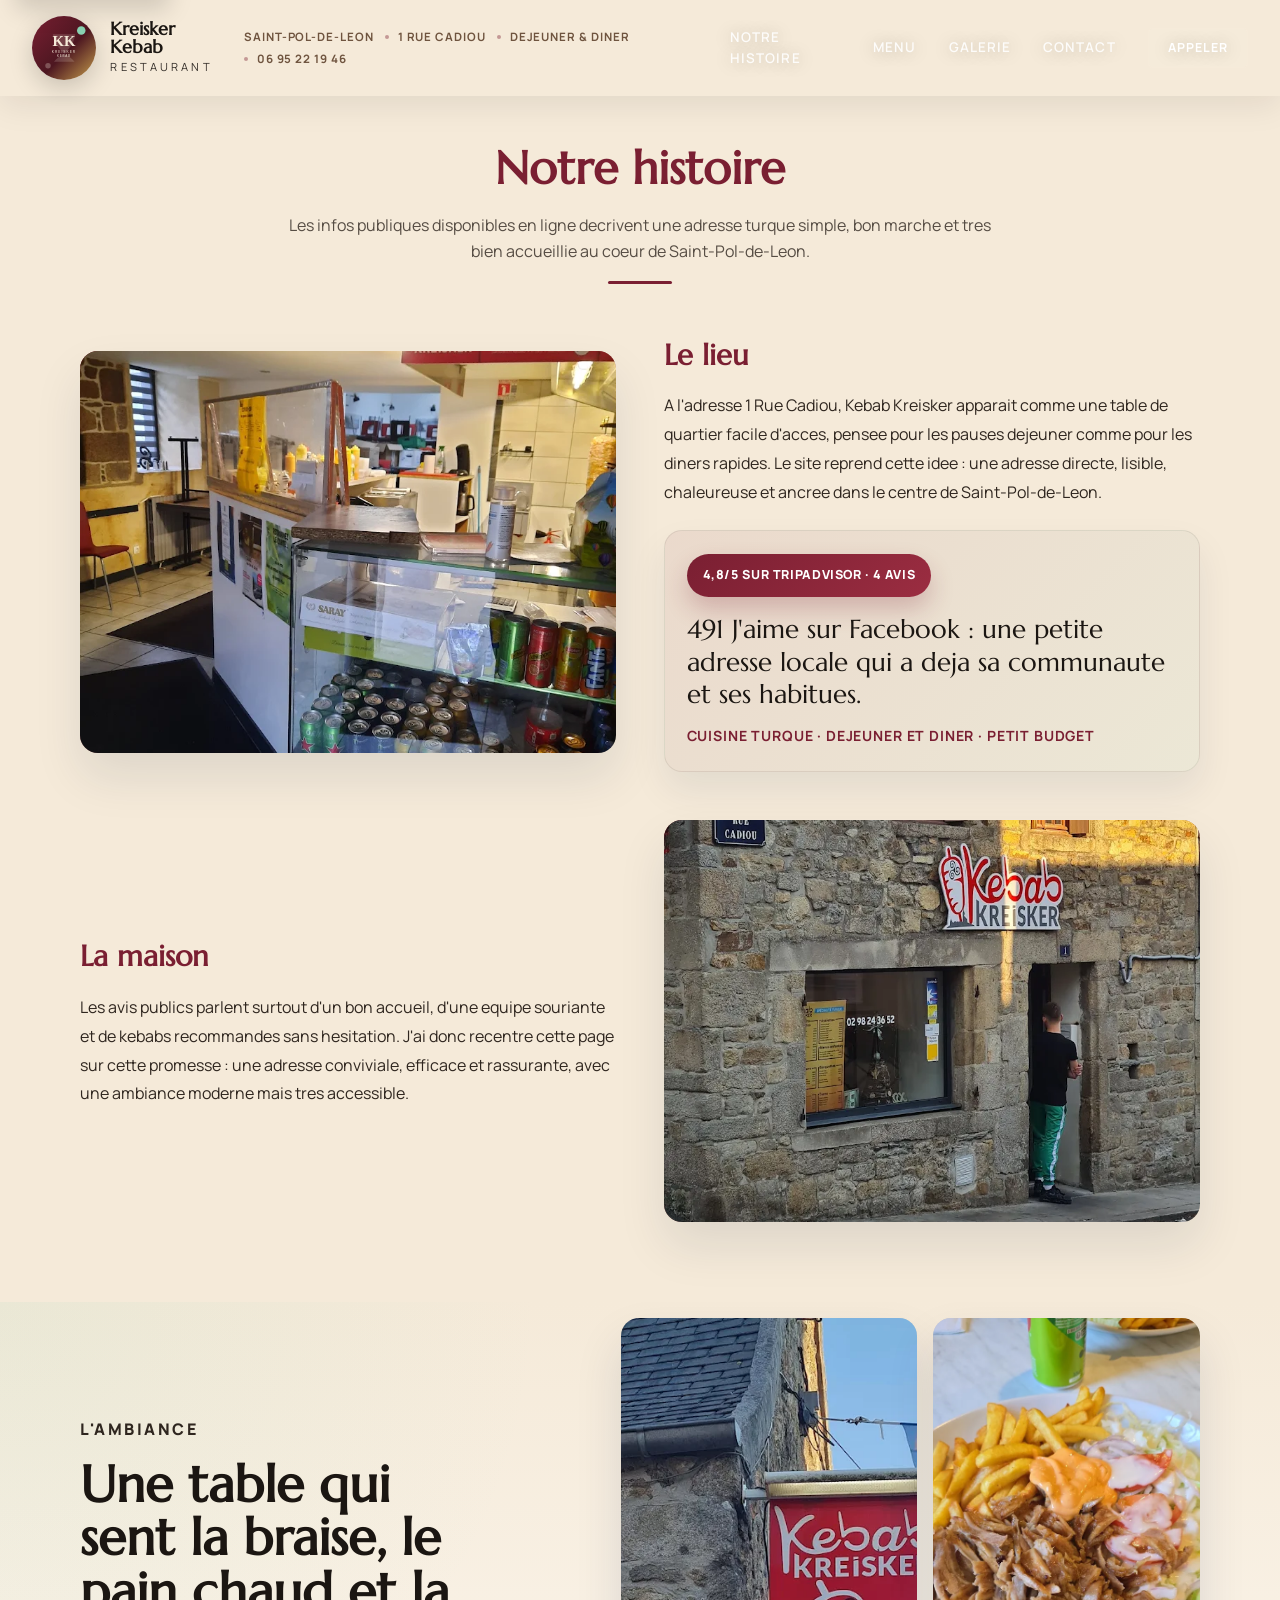
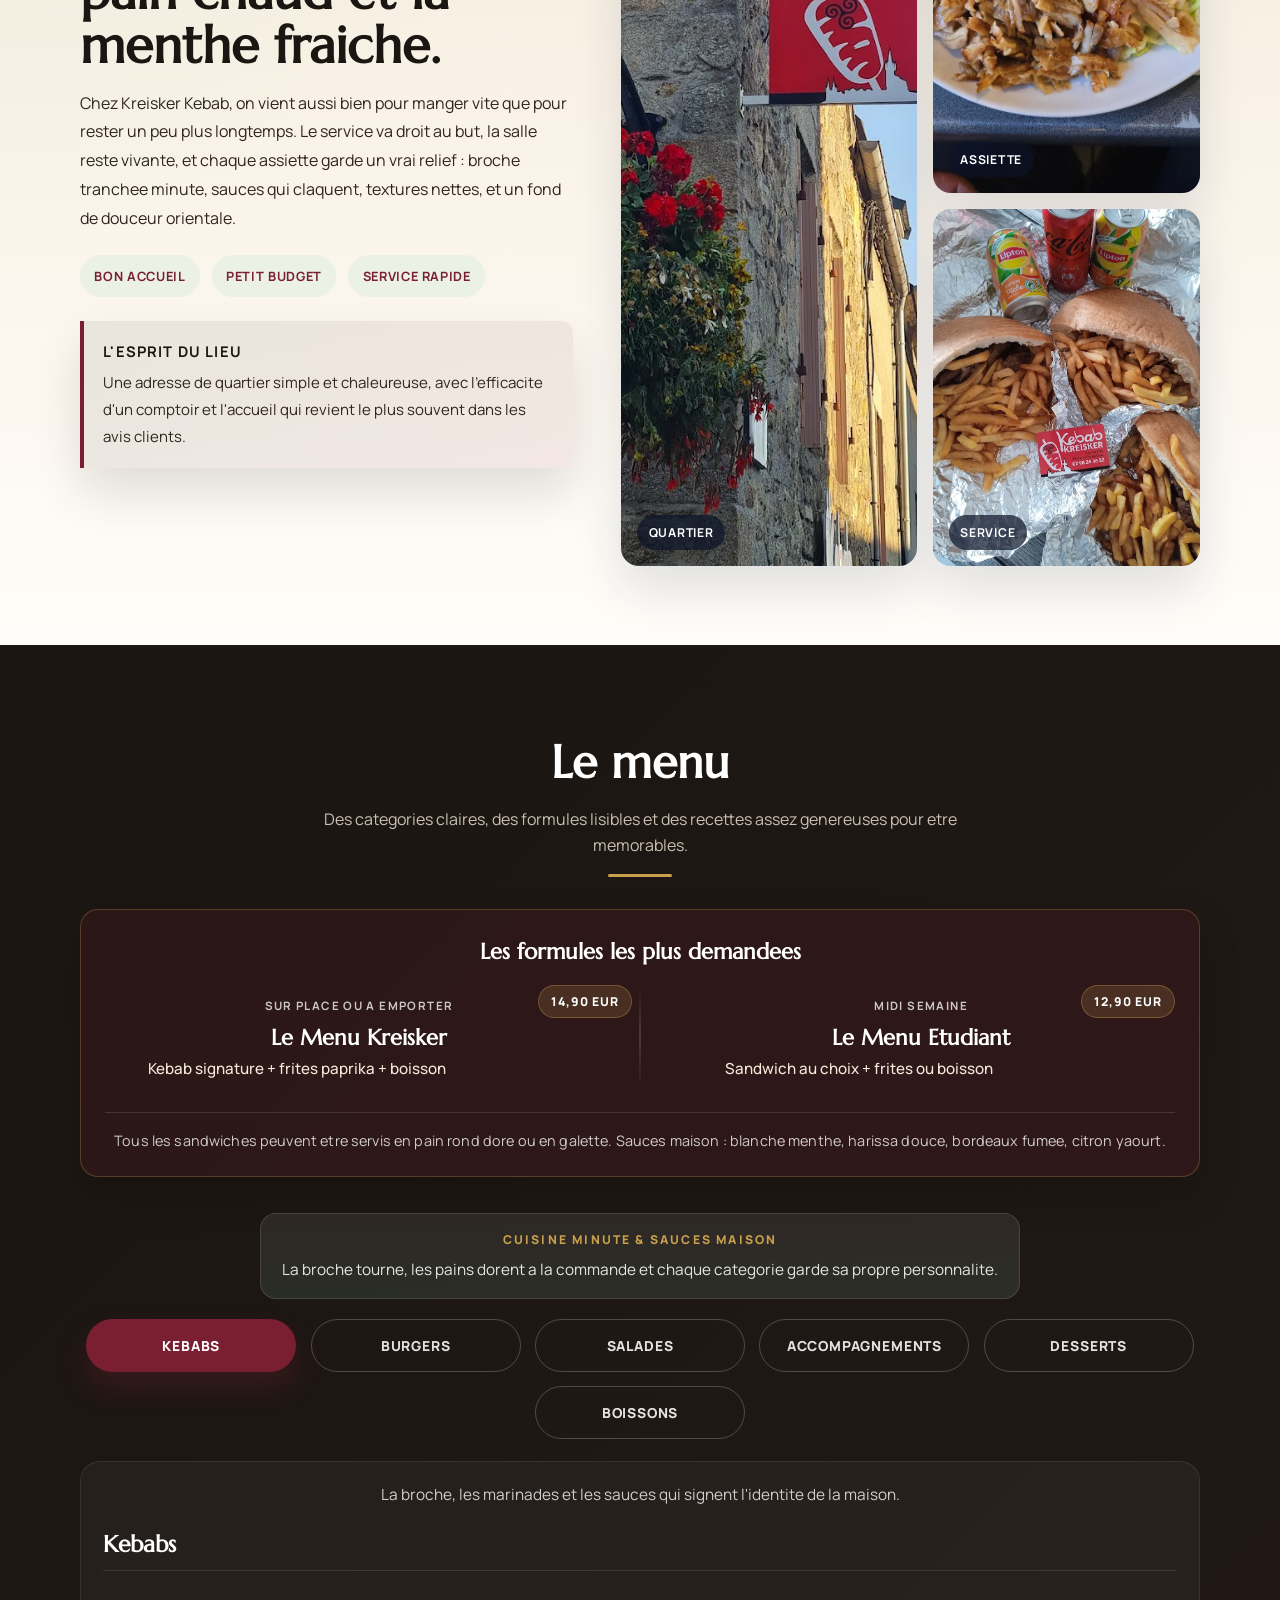
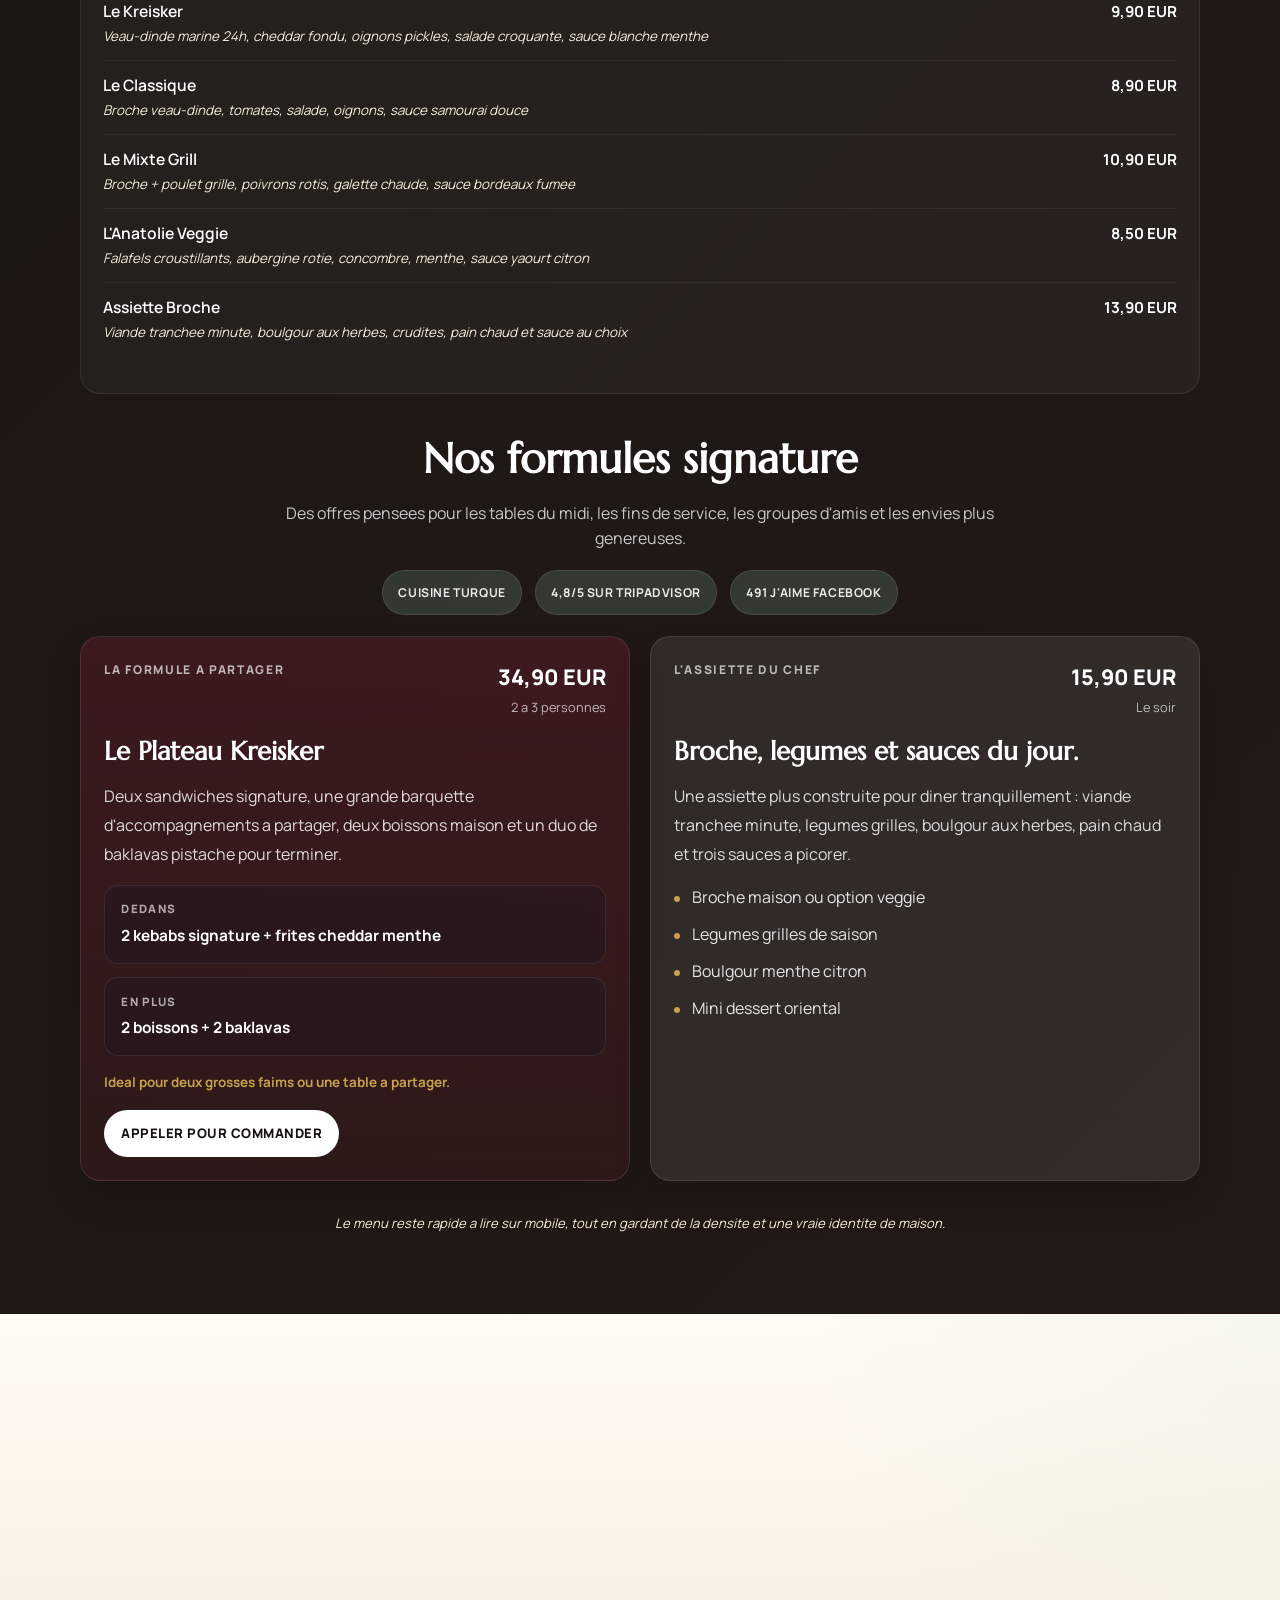
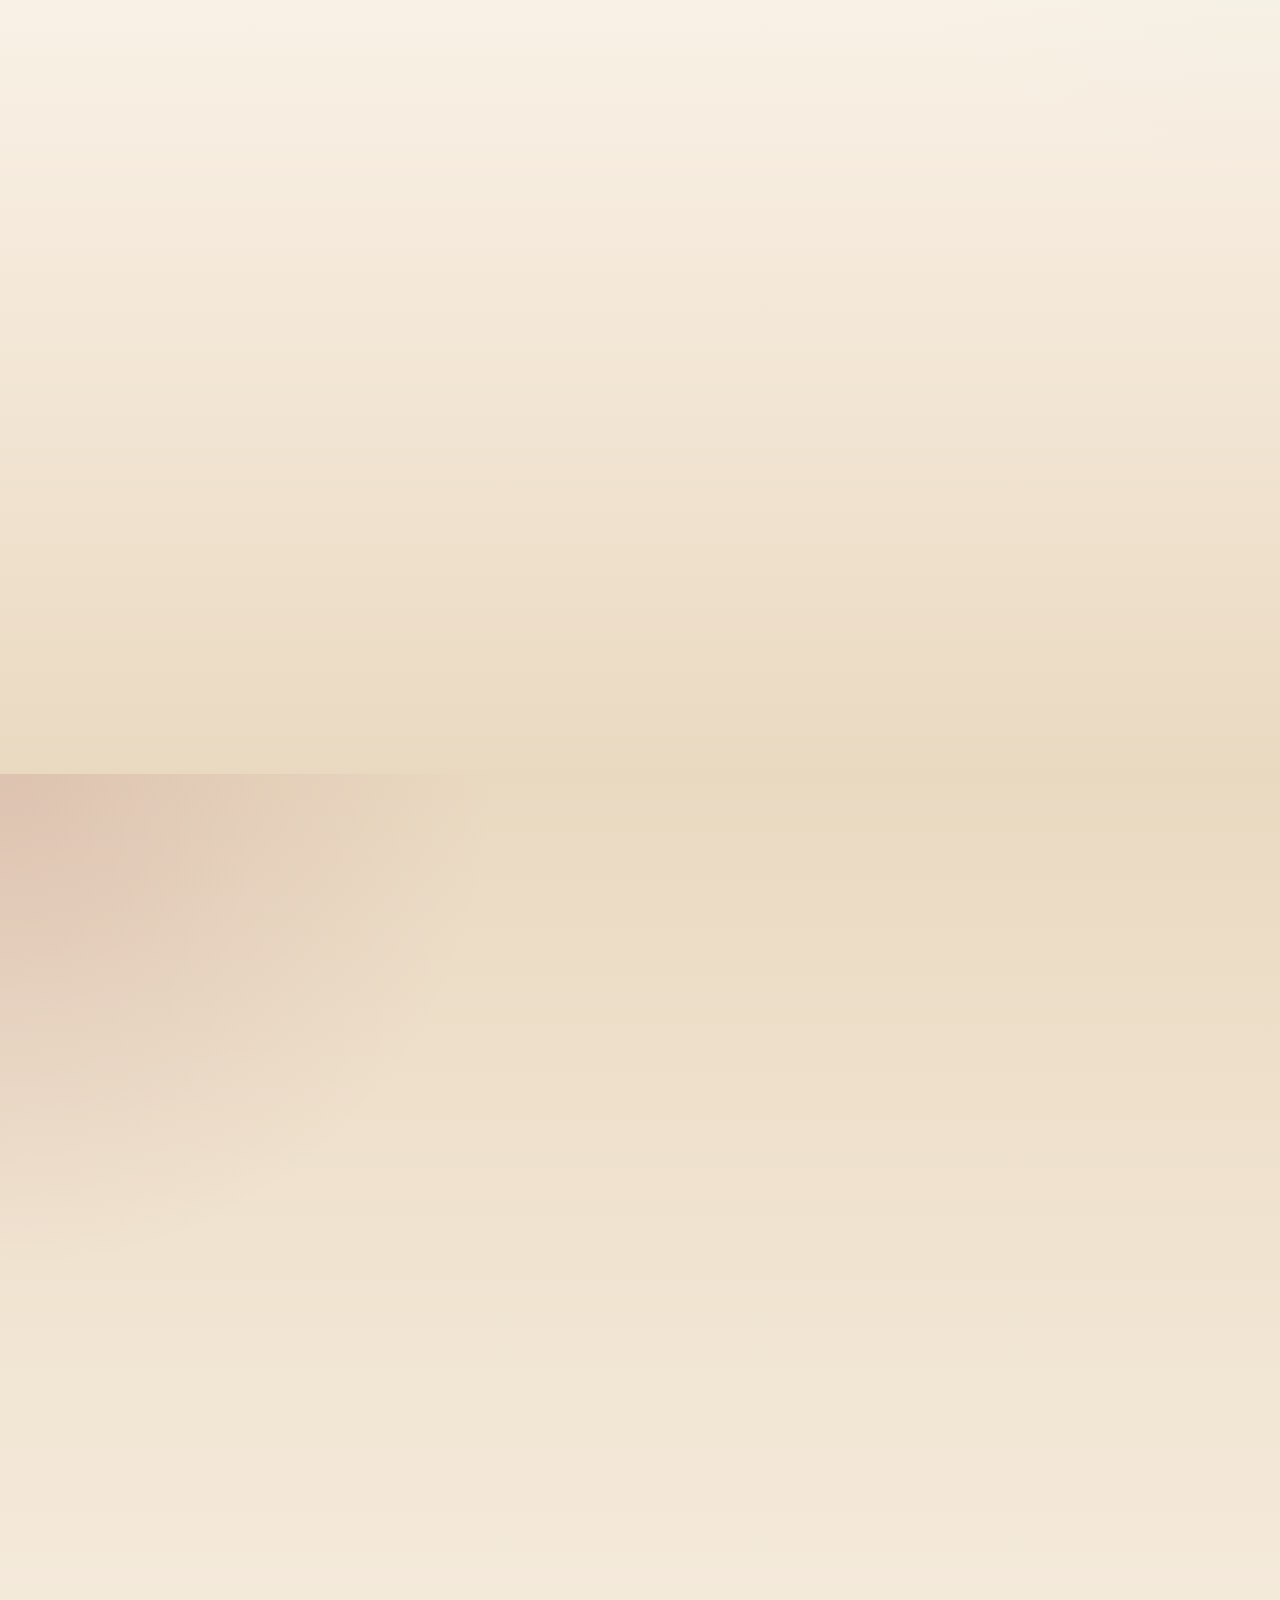
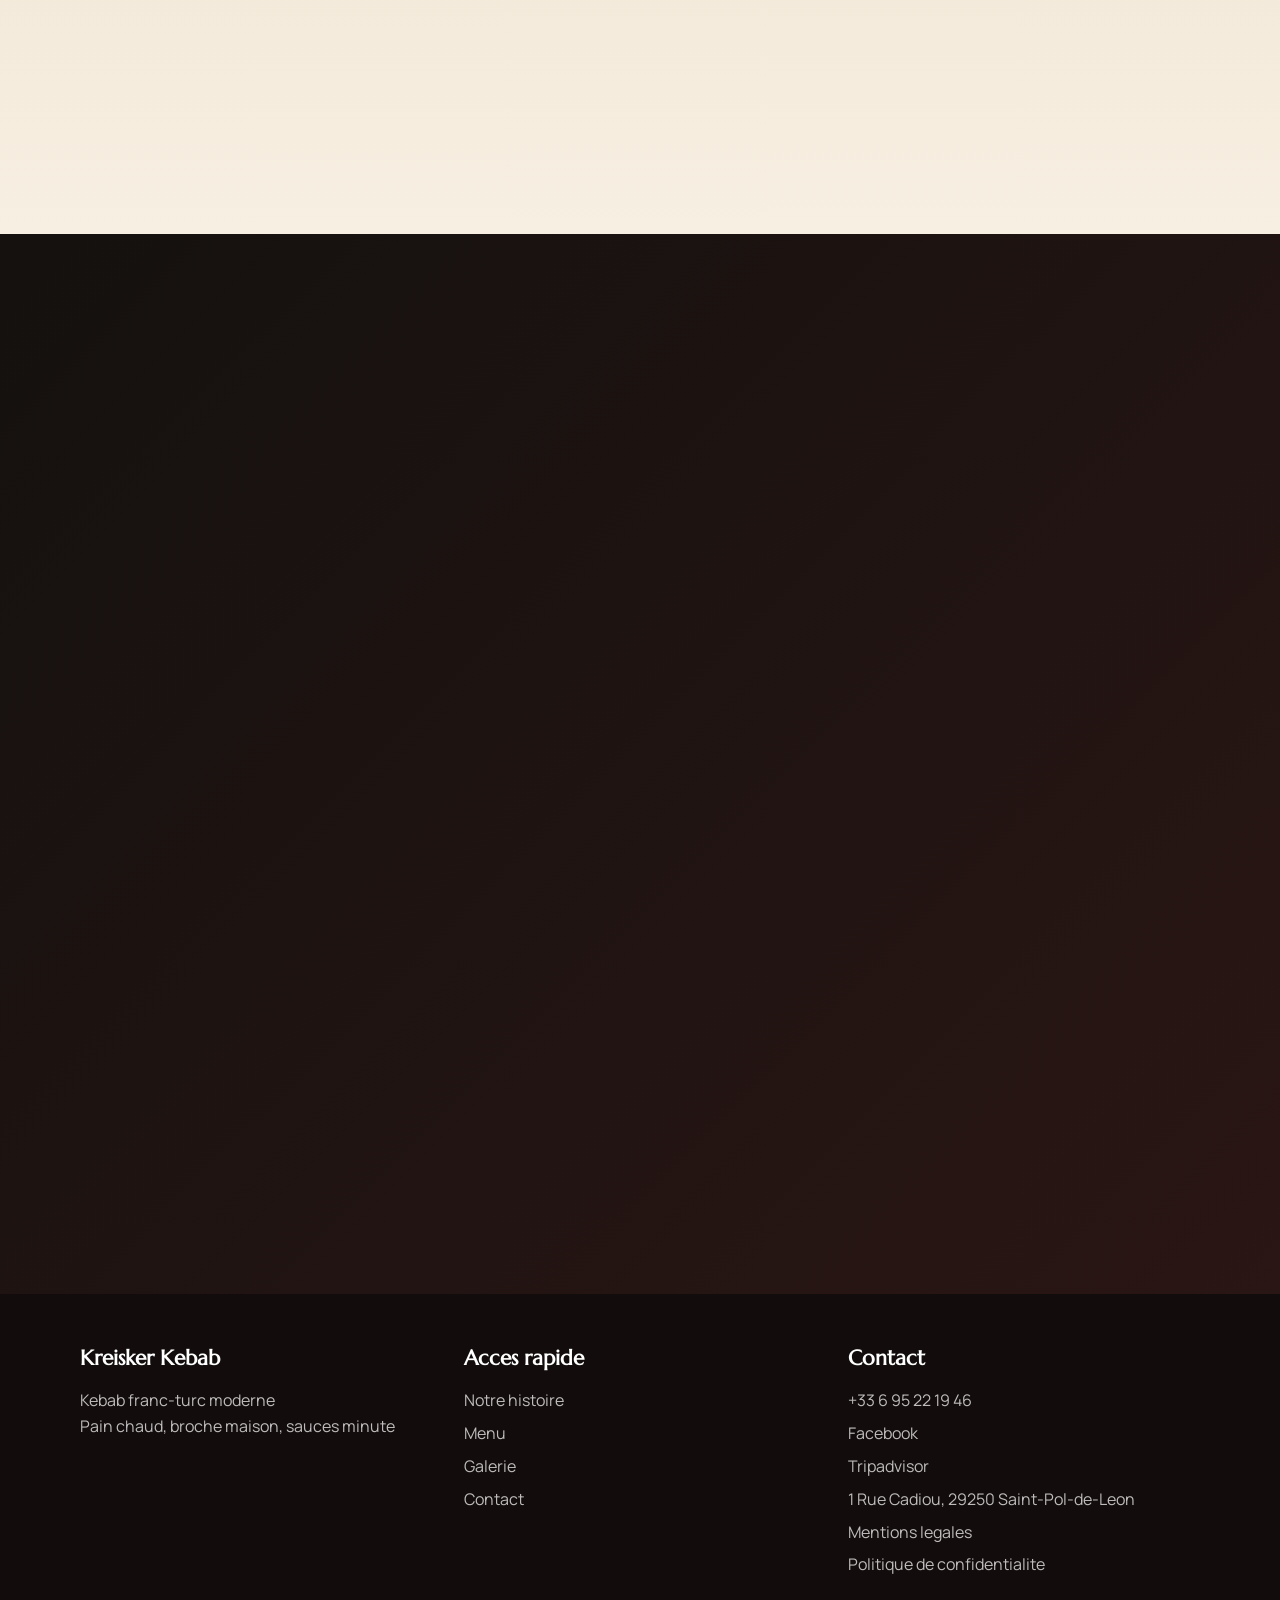
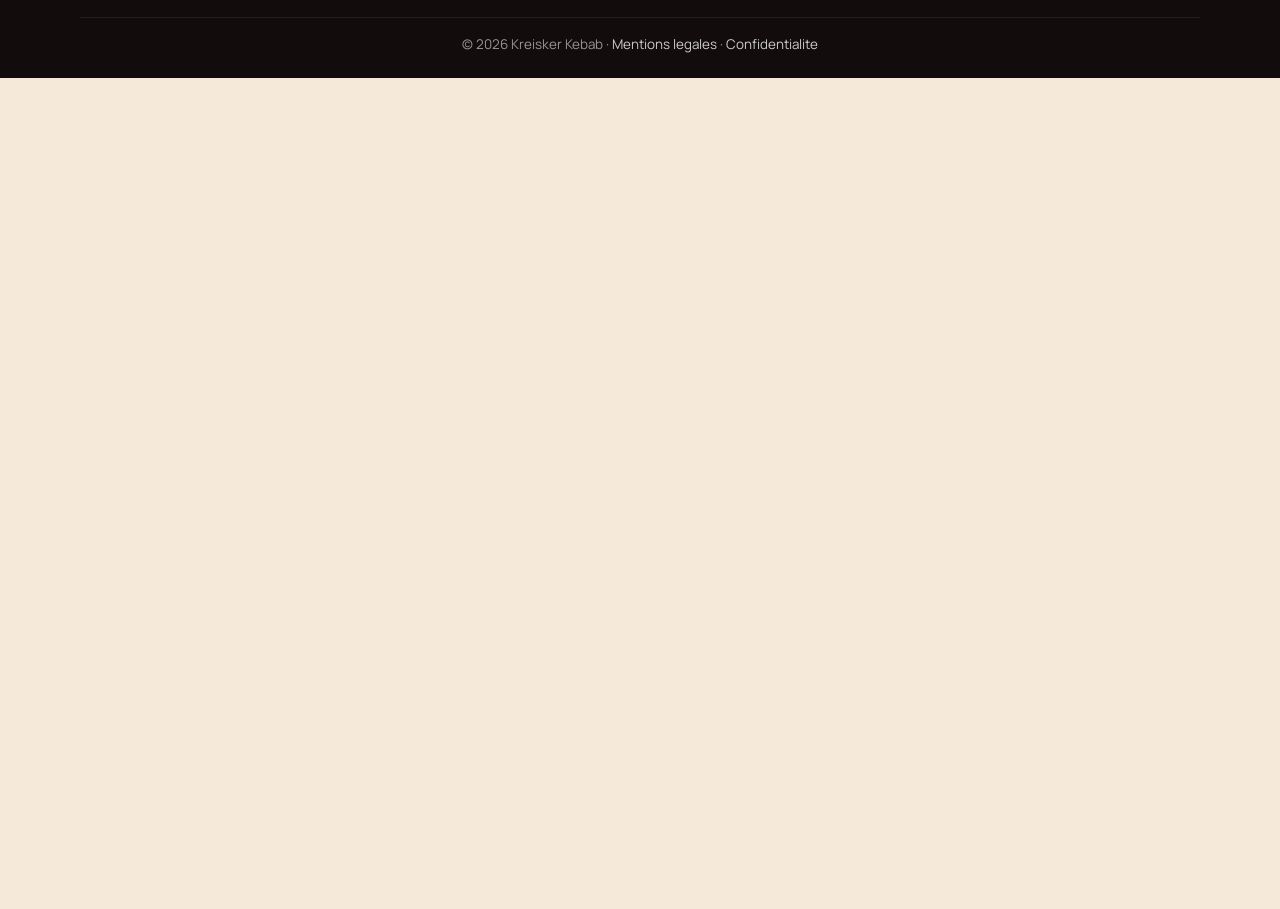
==== index.html @ 3e227874 "Add Kreisker Kebab showcase site" ====
<!DOCTYPE html>
<html lang="fr">
<head>
  <meta charset="UTF-8">
  <meta name="viewport" content="width=device-width, initial-scale=1.0">
  <title>Kebab Kreisker | Restaurant turc a Saint-Pol-de-Leon</title>
  <meta name="robots" content="index, follow">
  <meta name="theme-color" content="#7a1f32">
  <meta name="apple-mobile-web-app-title" content="Kreisker Kebab">
  <meta
    name="description"
    content="Kebab Kreisker a Saint-Pol-de-Leon, 1 Rue Cadiou. Restaurant turc bon marche pour dejeuner ou diner, note 4,8/5 sur Tripadvisor et present sur Facebook."
  >
  <link rel="canonical" href="https://kreisker-kebab.fr/">
  <meta property="og:title" content="Kebab Kreisker | Restaurant turc a Saint-Pol-de-Leon">
  <meta
    property="og:description"
    content="Adresse, horaires, telephone, menu et contact direct pour Kebab Kreisker, 1 Rue Cadiou a Saint-Pol-de-Leon."
  >
  <meta property="og:site_name" content="Kreisker Kebab">
  <meta property="og:locale" content="fr_FR">
  <meta property="og:type" content="website">
  <meta property="og:url" content="https://kreisker-kebab.fr/">
  <meta property="og:image" content="https://kreisker-kebab.fr/assets/images/hero-kebab-plateau.webp">
  <meta property="og:image:alt" content="Assiette kebab maison avec viande, frites, salade et sauce chez Kreisker Kebab">
  <meta name="twitter:card" content="summary_large_image">
  <meta name="twitter:title" content="Kebab Kreisker | Restaurant turc a Saint-Pol-de-Leon">
  <meta
    name="twitter:description"
    content="1 Rue Cadiou, horaires dejeuner et diner, telephone public et liens Facebook / Tripadvisor pour Kebab Kreisker."
  >
  <meta name="twitter:image" content="https://kreisker-kebab.fr/assets/images/hero-kebab-plateau.webp">
  <meta name="twitter:image:alt" content="Assiette kebab maison avec viande, frites, salade et sauce chez Kreisker Kebab">
  <link rel="icon" type="image/svg+xml" href="favicon.svg">
  <link rel="apple-touch-icon" href="apple-touch-icon.png">
  <link rel="manifest" href="manifest.json">
  <link rel="llms" href="llms.txt">
  <link rel="preload" as="image" href="assets/images/hero-kebab-plateau.webp" type="image/webp">
  <link rel="preconnect" href="https://fonts.googleapis.com">
  <link rel="preconnect" href="https://fonts.gstatic.com" crossorigin>
  <link rel="preload" as="style" href="https://fonts.googleapis.com/css2?family=Marcellus&family=Manrope:wght@400;500;600;700;800&display=swap">
  <link href="https://fonts.googleapis.com/css2?family=Marcellus&family=Manrope:wght@400;500;600;700;800&display=swap" rel="stylesheet" media="print" onload="this.media='all'">
  <noscript>
    <link href="https://fonts.googleapis.com/css2?family=Marcellus&family=Manrope:wght@400;500;600;700;800&display=swap" rel="stylesheet">
  </noscript>
  <link rel="stylesheet" href="assets/css/styles.css">
  <script defer src="assets/js/main.js"></script>
  <script type="application/ld+json">
    {
      "@context": "https://schema.org",
      "@type": "Restaurant",
      "name": "Kebab Kreisker",
      "telephone": "+33 6 95 22 19 46",
      "priceRange": "EUR",
      "servesCuisine": [
        "Turque"
      ],
      "sameAs": [
        "https://www.facebook.com/kebabkreisker/?locale=fr_FR",
        "https://www.tripadvisor.fr/Restaurant_Review-g660194-d21510025-Reviews-Kebab_Kreisker-Saint_Pol_de_Leon_Finistere_Brittany.html"
      ],
      "image": "https://kreisker-kebab.fr/assets/images/hero-kebab-plateau.webp",
      "aggregateRating": {
        "@type": "AggregateRating",
        "ratingValue": "4.8",
        "reviewCount": "4",
        "bestRating": "5",
        "worstRating": "1"
      },
      "address": {
        "@type": "PostalAddress",
        "streetAddress": "1 Rue Cadiou",
        "postalCode": "29250",
        "addressLocality": "Saint-Pol-de-Leon",
        "addressCountry": "FR"
      },
      "openingHoursSpecification": [
        {
          "@type": "OpeningHoursSpecification",
          "dayOfWeek": [
            "Monday",
            "Tuesday",
            "Wednesday",
            "Thursday"
          ],
          "opens": "11:45",
          "closes": "14:00"
        },
        {
          "@type": "OpeningHoursSpecification",
          "dayOfWeek": [
            "Monday",
            "Tuesday",
            "Wednesday",
            "Thursday"
          ],
          "opens": "18:00",
          "closes": "22:00"
        },
        {
          "@type": "OpeningHoursSpecification",
          "dayOfWeek": [
            "Friday",
            "Saturday"
          ],
          "opens": "11:45",
          "closes": "14:00"
        },
        {
          "@type": "OpeningHoursSpecification",
          "dayOfWeek": [
            "Friday",
            "Saturday"
          ],
          "opens": "18:00",
          "closes": "22:30"
        },
        {
          "@type": "OpeningHoursSpecification",
          "dayOfWeek": [
            "Sunday"
          ],
          "opens": "18:00",
          "closes": "22:00"
        }
      ]
    }
  </script>
</head>
<body>
  <a href="#main-content" class="skip-link">Aller au contenu</a>
  <header id="header" role="banner">
    <div class="header-brand">
      <a href="#restaurant" class="logo" aria-label="Aller a la section Notre histoire - Kreisker Kebab">
        <img src="assets/images/logo-kreisker-kebab.svg" alt="Logo Kreisker Kebab" width="512" height="512" fetchpriority="high" decoding="async">
        <span class="logo-text">
          <strong>Kreisker Kebab</strong>
          <em>Restaurant</em>
        </span>
      </a>
      <div class="header-meta" aria-label="Informations du restaurant">
        <span>Saint-Pol-de-Leon</span>
        <span>1 Rue Cadiou</span>
        <span>Dejeuner &amp; diner</span>
        <a href="tel:+33695221946">06 95 22 19 46</a>
      </div>
    </div>

    <nav aria-label="Navigation principale">
      <a href="#restaurant">Notre histoire</a>
      <a href="#carte">Menu</a>
      <a href="#galerie">Galerie</a>
      <a href="#contact">Contact</a>
      <a href="tel:+33695221946" class="btn-reserve-nav">Appeler</a>
    </nav>

    <button class="hamburger" type="button" aria-label="Ouvrir le menu de navigation" aria-expanded="false" aria-controls="mobileNav" id="hamburgerBtn">
      <span></span>
      <span></span>
      <span></span>
    </button>
  </header>

  <div class="mobile-overlay" data-mobile-close="true"></div>
  <div class="mobile-nav" id="mobileNav" aria-hidden="true">
    <a href="#restaurant" data-mobile-close="true">Notre histoire</a>
    <a href="#carte" data-mobile-close="true">Menu</a>
    <a href="#galerie" data-mobile-close="true">Galerie</a>
    <a href="#contact" data-mobile-close="true">Contact</a>
    <a href="tel:+33695221946" class="btn-primary mobile-cta" data-mobile-close="true">Appeler</a>
  </div>

  <main id="main-content">
  <section class="hero" id="hero">
    <div class="hero-bg" id="heroBg">
      <img
        src="assets/images/hero-kebab-plateau.webp"
        alt=""
        width="1360"
        height="635"
        fetchpriority="high"
        decoding="async"
      >
    </div>
    <div class="hero-overlay"></div>
    <div class="hero-content">
      <div class="hero-panel">
        <p class="hero-kicker reveal">Kebab Franco-Turc &middot; Centre-ville</p>
        <div class="hero-meta reveal reveal-delay-1" aria-label="Informations rapides">
          <span>1 Rue Cadiou</span>
          <span>Dejeuner &amp; diner</span>
          <a href="tel:+33695221946">06 95 22 19 46</a>
        </div>
        <h1 class="reveal reveal-delay-2">Le kebab de caractere au coeur de Saint-Pol-de-Leon.</h1>
        <p class="hero-sub reveal reveal-delay-2">
          Broche maison, kebabs, burgers et salades a petit prix, servis vite au centre-ville
          dans une ambiance plus nette, plus chaude et facile a retenir.
        </p>
        <p class="hero-proof reveal reveal-delay-3">
          <strong>4,8/5 sur Tripadvisor</strong>
          <span aria-hidden="true">&middot;</span>
          <span>491 J'aime sur Facebook</span>
        </p>
        <div class="hero-buttons reveal reveal-delay-3">
          <a href="tel:+33695221946" class="btn-primary btn-hero-primary">Appeler pour commander</a>
          <a href="#carte" class="btn-secondary">Voir le menu</a>
        </div>
        <div class="hero-secondary-links reveal reveal-delay-3">
          <a href="#contact">Horaires et contact</a>
        </div>
      </div>
    </div>
    <div class="scroll-indicator" aria-hidden="true">
      <svg aria-hidden="true" viewBox="0 0 24 24"><path d="M12 5v14M5 12l7 7 7-7"/></svg>
    </div>
  </section>

  <section id="restaurant">
    <div class="section-inner">
      <div class="reveal">
        <h2 class="section-title">Notre histoire</h2>
        <p class="section-subtitle">Les infos publiques disponibles en ligne decrivent une adresse turque simple, bon marche et tres bien accueillie au coeur de Saint-Pol-de-Leon.</p>
        <div class="wave-divider"></div>
      </div>

      <div class="resto-grid reveal section-offset-lg">
        <div class="resto-img">
          <img src="assets/images/restaurant-comptoir-reel.webp" alt="Comptoir de Kreisker Kebab avec caisse, broche visible et boissons alignees" width="765" height="1020" loading="lazy" decoding="async">
        </div>
        <div class="resto-text">
          <h3>Le lieu</h3>
          <p>
            A l'adresse 1 Rue Cadiou, Kebab Kreisker apparait comme une table de quartier facile d'acces,
            pensee pour les pauses dejeuner comme pour les diners rapides. Le site reprend cette idee :
            une adresse directe, lisible, chaleureuse et ancree dans le centre de Saint-Pol-de-Leon.
          </p>
          <div class="value-pitch-card">
            <span class="value-pitch-badge">4,8/5 sur Tripadvisor &middot; 4 avis</span>
            <p class="value-pitch-claim">491 J'aime sur Facebook : une petite adresse locale qui a deja sa communaute et ses habitues.</p>
            <p class="value-pitch-proof">Cuisine turque &middot; Dejeuner et diner &middot; Petit budget</p>
          </div>
        </div>
      </div>

      <div class="resto-grid reverse reveal section-offset-lg">
        <div class="resto-img">
          <img src="assets/images/restaurant-facade-reelle.webp" alt="Facade en pierre de Kreisker Kebab avec enseigne rouge visible depuis la rue" width="765" height="1020" loading="lazy" decoding="async">
        </div>
        <div class="resto-text">
          <h3>La maison</h3>
          <p>
            Les avis publics parlent surtout d'un bon accueil, d'une equipe souriante et de kebabs recommandes
            sans hesitation. J'ai donc recentre cette page sur cette promesse : une adresse conviviale,
            efficace et rassurante, avec une ambiance moderne mais tres accessible.
          </p>
        </div>
      </div>
    </div>
  </section>

  <section class="experience-section" aria-labelledby="experience-title">
    <div class="section-inner">
      <div class="experience-layout">
        <div class="experience-copy reveal">
          <p class="section-tag">L'ambiance</p>
          <h2 class="editorial-title" id="experience-title">Une table qui sent la braise, le pain chaud et la menthe fraiche.</h2>
          <p>
            Chez Kreisker Kebab, on vient aussi bien pour manger vite que pour rester un peu plus longtemps.
            Le service va droit au but, la salle reste vivante, et chaque assiette garde un vrai relief :
            broche tranchee minute, sauces qui claquent, textures nettes, et un fond de douceur orientale.
          </p>
          <div class="experience-points">
            <span>Bon accueil</span>
            <span>Petit budget</span>
            <span>Service rapide</span>
          </div>
          <div class="experience-note">
            <strong>L'esprit du lieu</strong>
            <p>Une adresse de quartier simple et chaleureuse, avec l'efficacite d'un comptoir et l'accueil qui revient le plus souvent dans les avis clients.</p>
          </div>
        </div>

        <div class="experience-collage reveal reveal-delay-1">
          <figure class="experience-photo tall">
            <img src="assets/images/restaurant-enseigne-reelle.webp" alt="Enseigne Kreisker Kebab accrochee sur une facade de pierre avec fleurs rouges au premier plan" width="765" height="1020" loading="lazy" decoding="async">
            <figcaption>Quartier</figcaption>
          </figure>
          <figure class="experience-photo">
            <img src="assets/images/assiette-kebab-reelle.webp" alt="Assiette kebab avec viande tranchee, frites et sauce orange servie a la commande" width="574" height="1020" loading="lazy" decoding="async">
            <figcaption>Assiette</figcaption>
          </figure>
          <figure class="experience-photo">
            <img src="assets/images/plateau-service-reel.webp" alt="Plateau repas Kreisker avec sandwichs, frites et boisson pret a etre servi" width="765" height="1020" loading="lazy" decoding="async">
            <figcaption>Service</figcaption>
          </figure>
        </div>
      </div>
    </div>
  </section>

  <section id="carte">
    <div class="section-inner">
      <div class="reveal">
        <h2 class="section-title">Le menu</h2>
        <p class="section-subtitle">Des categories claires, des formules lisibles et des recettes assez genereuses pour etre memorables.</p>
        <div class="wave-divider"></div>
      </div>

      <div class="menu-highlight reveal section-offset-md">
        <h4>Les formules les plus demandees</h4>
        <div class="formula-grid">
          <article class="formula-card">
            <span class="formula-price-badge">14,90 EUR</span>
            <span class="formula-label">Sur place ou a emporter</span>
            <strong>Le Menu Kreisker</strong>
            <p>Kebab signature + frites paprika + boisson</p>
          </article>
          <article class="formula-card">
            <span class="formula-price-badge">12,90 EUR</span>
            <span class="formula-label">Midi semaine</span>
            <strong>Le Menu Etudiant</strong>
            <p>Sandwich au choix + frites ou boisson</p>
          </article>
        </div>
        <p class="highlight-note">Tous les sandwiches peuvent etre servis en pain rond dore ou en galette. Sauces maison : blanche menthe, harissa douce, bordeaux fumee, citron yaourt.</p>
      </div>

      <div class="menu-tabs-shell reveal">
        <div class="menu-express-banner">
          <span class="menu-express-label">Cuisine minute &amp; sauces maison</span>
          <p>La broche tourne, les pains dorent a la commande et chaque categorie garde sa propre personnalite.</p>
        </div>

        <div class="menu-tabs" role="tablist" aria-label="Navigation du menu">
          <button type="button" class="menu-tab is-active" id="tab-kebabs" role="tab" aria-selected="true" aria-controls="panel-kebabs" data-menu-tab="kebabs">Kebabs</button>
          <button type="button" class="menu-tab" id="tab-burgers" role="tab" aria-selected="false" aria-controls="panel-burgers" data-menu-tab="burgers" tabindex="-1">Burgers</button>
          <button type="button" class="menu-tab" id="tab-salades" role="tab" aria-selected="false" aria-controls="panel-salades" data-menu-tab="salades" tabindex="-1">Salades</button>
          <button type="button" class="menu-tab" id="tab-accompagnements" role="tab" aria-selected="false" aria-controls="panel-accompagnements" data-menu-tab="accompagnements" tabindex="-1">Accompagnements</button>
          <button type="button" class="menu-tab" id="tab-desserts" role="tab" aria-selected="false" aria-controls="panel-desserts" data-menu-tab="desserts" tabindex="-1">Desserts</button>
          <button type="button" class="menu-tab" id="tab-boissons" role="tab" aria-selected="false" aria-controls="panel-boissons" data-menu-tab="boissons" tabindex="-1">Boissons</button>
        </div>

        <div class="menu-panels">
          <section class="menu-panel is-active" id="panel-kebabs" role="tabpanel" aria-labelledby="tab-kebabs" data-menu-panel="kebabs">
            <p class="menu-panel-subtitle">La broche, les marinades et les sauces qui signent l'identite de la maison.</p>
            <div class="menu-category">
              <h3>Kebabs</h3>
              <ul class="menu-list">
              <li class="menu-item">
                <div>
                  <div class="menu-item-name">Le Kreisker</div>
                  <div class="menu-item-desc">Veau-dinde marine 24h, cheddar fondu, oignons pickles, salade croquante, sauce blanche menthe</div>
                </div>
                <div class="menu-item-price">9,90 EUR</div>
              </li>
              <li class="menu-item">
                <div>
                  <div class="menu-item-name">Le Classique</div>
                  <div class="menu-item-desc">Broche veau-dinde, tomates, salade, oignons, sauce samourai douce</div>
                </div>
                <div class="menu-item-price">8,90 EUR</div>
              </li>
              <li class="menu-item">
                <div>
                  <div class="menu-item-name">Le Mixte Grill</div>
                  <div class="menu-item-desc">Broche + poulet grille, poivrons rotis, galette chaude, sauce bordeaux fumee</div>
                </div>
                <div class="menu-item-price">10,90 EUR</div>
              </li>
              <li class="menu-item">
                <div>
                  <div class="menu-item-name">L'Anatolie Veggie</div>
                  <div class="menu-item-desc">Falafels croustillants, aubergine rotie, concombre, menthe, sauce yaourt citron</div>
                </div>
                <div class="menu-item-price">8,50 EUR</div>
              </li>
              <li class="menu-item">
                <div>
                  <div class="menu-item-name">Assiette Broche</div>
                  <div class="menu-item-desc">Viande tranchee minute, boulgour aux herbes, crudites, pain chaud et sauce au choix</div>
                </div>
                <div class="menu-item-price">13,90 EUR</div>
              </li>
              </ul>
            </div>
          </section>

          <section class="menu-panel" id="panel-burgers" role="tabpanel" aria-labelledby="tab-burgers" data-menu-panel="burgers" hidden>
            <p class="menu-panel-subtitle">Des burgers plus charnus, nourris par les memes sauces et la meme exigence que la broche.</p>
            <div class="menu-category">
              <h3>Burgers</h3>
              <ul class="menu-list">
              <li class="menu-item">
                <div>
                  <div class="menu-item-name">Le Bosphore Smash</div>
                  <div class="menu-item-desc">Double steak, cheddar mature, pickles d'oignons rouges, sauce menthe burger</div>
                </div>
                <div class="menu-item-price">11,90 EUR</div>
              </li>
              <li class="menu-item">
                <div>
                  <div class="menu-item-name">Le Frenchy Kebab</div>
                  <div class="menu-item-desc">Broche tranchee, raclette, salade iceberg, oignons frits, sauce poivre doux</div>
                </div>
                <div class="menu-item-price">12,90 EUR</div>
              </li>
              <li class="menu-item">
                <div>
                  <div class="menu-item-name">Le Poulet Crousti Menthe</div>
                  <div class="menu-item-desc">Poulet pane, concombre, tomate, chou rouge, sauce yaourt menthe et citron</div>
                </div>
                <div class="menu-item-price">10,90 EUR</div>
              </li>
              <li class="menu-item">
                <div>
                  <div class="menu-item-name">Le Double Braise</div>
                  <div class="menu-item-desc">Steaks saisis, emmental, poivrons grilles, sauce bordeaux fumee et salade croquante</div>
                </div>
                <div class="menu-item-price">13,50 EUR</div>
              </li>
              </ul>
            </div>
          </section>

          <section class="menu-panel" id="panel-salades" role="tabpanel" aria-labelledby="tab-salades" data-menu-panel="salades" hidden>
            <p class="menu-panel-subtitle">Des assiettes plus fraiches, toujours nettes, avec du relief et un vrai travail de sauce.</p>
            <div class="menu-category">
              <h3>Salades</h3>
              <ul class="menu-list">
              <li class="menu-item">
                <div>
                  <div class="menu-item-name">Salade Istanbul</div>
                  <div class="menu-item-desc">Broche chaude, boulgour, feta, menthe, tomates, concombre, vinaigrette sumac</div>
                </div>
                <div class="menu-item-price">11,90 EUR</div>
              </li>
              <li class="menu-item">
                <div>
                  <div class="menu-item-name">Kreisker Bowl</div>
                  <div class="menu-item-desc">Poulet grille, houmous maison, pois chiches croustillants, chou rouge, carottes, sauce sesame citron</div>
                </div>
                <div class="menu-item-price">12,90 EUR</div>
              </li>
              <li class="menu-item">
                <div>
                  <div class="menu-item-name">Halloumi Menthe</div>
                  <div class="menu-item-desc">Halloumi grille, herbes fraiches, mesclun, grenade, concombre, sauce verte</div>
                </div>
                <div class="menu-item-price">11,50 EUR</div>
              </li>
              </ul>
            </div>
          </section>

          <section class="menu-panel" id="panel-accompagnements" role="tabpanel" aria-labelledby="tab-accompagnements" data-menu-panel="accompagnements" hidden>
            <p class="menu-panel-subtitle">Les a-cotes qui font monter le niveau du comptoir et donnent envie de partager.</p>
            <div class="menu-category">
              <h3>Accompagnements</h3>
              <ul class="menu-list">
              <li class="menu-item">
                <div>
                  <div class="menu-item-name">Frites paprika</div>
                  <div class="menu-item-desc">Coupe epaisse, sel aux epices douces</div>
                </div>
                <div class="menu-item-price">3,50 EUR</div>
              </li>
              <li class="menu-item">
                <div>
                  <div class="menu-item-name">Frites cheddar menthe</div>
                  <div class="menu-item-desc">Cheddar fondu, herbes fraiches, pickles maison</div>
                </div>
                <div class="menu-item-price">5,50 EUR</div>
              </li>
              <li class="menu-item">
                <div>
                  <div class="menu-item-name">Falafels x5</div>
                  <div class="menu-item-desc">Pois chiches, coriandre, sauce blanche au citron</div>
                </div>
                <div class="menu-item-price">4,90 EUR</div>
              </li>
              <li class="menu-item">
                <div>
                  <div class="menu-item-name">Onion rings</div>
                  <div class="menu-item-desc">Oignons panures, sauce bordeaux fumee</div>
                </div>
                <div class="menu-item-price">4,50 EUR</div>
              </li>
              <li class="menu-item">
                <div>
                  <div class="menu-item-name">Boulgour aux herbes</div>
                  <div class="menu-item-desc">Beurre epice, menthe, persil et citron</div>
                </div>
                <div class="menu-item-price">3,90 EUR</div>
              </li>
              </ul>
            </div>
          </section>

          <section class="menu-panel" id="panel-desserts" role="tabpanel" aria-labelledby="tab-desserts" data-menu-panel="desserts" hidden>
            <p class="menu-panel-subtitle">Une fin plus douce, entre pistache, sesame, fleur d'oranger et gourmandise de quartier.</p>
            <div class="menu-category">
              <h3>Desserts</h3>
              <ul class="menu-list">
              <li class="menu-item">
                <div>
                  <div class="menu-item-name">Baklava pistache</div>
                  <div class="menu-item-desc">Feuilles croustillantes, sirop leger et pistaches concassees</div>
                </div>
                <div class="menu-item-price">4,50 EUR</div>
              </li>
              <li class="menu-item">
                <div>
                  <div class="menu-item-name">Tiramisu fleur d'oranger</div>
                  <div class="menu-item-desc">Creme legere, biscuit cafe, note orientale elegante</div>
                </div>
                <div class="menu-item-price">4,90 EUR</div>
              </li>
              <li class="menu-item">
                <div>
                  <div class="menu-item-name">Cheesecake sesame noir</div>
                  <div class="menu-item-desc">Base croustillante, creme dense, caramel clair</div>
                </div>
                <div class="menu-item-price">5,20 EUR</div>
              </li>
              <li class="menu-item">
                <div>
                  <div class="menu-item-name">Patisserie du jour</div>
                  <div class="menu-item-desc">Selon l'inspiration de la semaine</div>
                </div>
                <div class="menu-item-price">4,20 EUR</div>
              </li>
              </ul>
            </div>
          </section>

          <section class="menu-panel" id="panel-boissons" role="tabpanel" aria-labelledby="tab-boissons" data-menu-panel="boissons" hidden>
            <p class="menu-panel-subtitle">Des boissons simples, utiles, et quelques signatures pour prolonger l'identite de la maison.</p>
            <div class="menu-category">
              <h3>Boissons</h3>
              <ul class="menu-list">
              <li class="menu-item">
                <div>
                  <div class="menu-item-name">Ayran</div>
                  <div class="menu-item-desc">Boisson au yaourt legerement salee</div>
                </div>
                <div class="menu-item-price">2,90 EUR</div>
              </li>
              <li class="menu-item">
                <div>
                  <div class="menu-item-name">Citronnade menthe maison</div>
                  <div class="menu-item-desc">Fraiche, acidulee, peu sucree</div>
                </div>
                <div class="menu-item-price">3,90 EUR</div>
              </li>
              <li class="menu-item">
                <div>
                  <div class="menu-item-name">The glace maison</div>
                  <div class="menu-item-desc">Infusion froide, citron, orange et epices douces</div>
                </div>
                <div class="menu-item-price">3,90 EUR</div>
              </li>
              <li class="menu-item">
                <div>
                  <div class="menu-item-name">Sodas</div>
                  <div class="menu-item-desc">Coca-Cola, Coca Zero, Fanta, Sprite, Ice Tea</div>
                </div>
                <div class="menu-item-price">2,50 EUR</div>
              </li>
              <li class="menu-item">
                <div>
                  <div class="menu-item-name">Eaux</div>
                  <div class="menu-item-desc">Plate ou gazeuse</div>
                </div>
                <div class="menu-item-price">2,00 EUR</div>
              </li>
              </ul>
            </div>
          </section>
        </div>
      </div>

      <div class="signature-section reveal reveal-delay-2">
        <div class="signature-heading">
          <h3>Nos formules signature</h3>
          <p>Des offres pensees pour les tables du midi, les fins de service, les groupes d'amis et les envies plus genereuses.</p>
        </div>

        <div class="signature-quality-list" aria-label="Engagements qualite">
          <span>Cuisine turque</span>
          <span>4,8/5 sur Tripadvisor</span>
          <span>491 J'aime Facebook</span>
        </div>

        <div class="signature-cards">
          <article class="signature-card signature-card-featured">
            <div class="signature-card-top">
              <p class="signature-label">La formule a partager</p>
              <div class="signature-price-group">
                <strong>34,90 EUR</strong>
                <span>2 a 3 personnes</span>
              </div>
            </div>
            <h4>Le Plateau Kreisker</h4>
            <p class="signature-copy">
              Deux sandwiches signature, une grande barquette d'accompagnements a partager,
              deux boissons maison et un duo de baklavas pistache pour terminer.
            </p>
            <div class="signature-rates">
              <div>
                <span>Dedans</span>
                <strong>2 kebabs signature + frites cheddar menthe</strong>
              </div>
              <div>
                <span>En plus</span>
                <strong>2 boissons + 2 baklavas</strong>
              </div>
            </div>
            <p class="signature-note">Ideal pour deux grosses faims ou une table a partager.</p>
            <a href="tel:+33695221946" class="signature-link">Appeler pour commander</a>
          </article>

          <article class="signature-card">
            <div class="signature-card-top">
              <p class="signature-label">L'assiette du chef</p>
              <div class="signature-price-group">
                <strong>15,90 EUR</strong>
                <span>Le soir</span>
              </div>
            </div>
            <h4>Broche, legumes et sauces du jour.</h4>
            <p class="signature-copy">
              Une assiette plus construite pour diner tranquillement : viande tranchee minute,
              legumes grilles, boulgour aux herbes, pain chaud et trois sauces a picorer.
            </p>
            <ul class="signature-list">
              <li>Broche maison ou option veggie</li>
              <li>Legumes grilles de saison</li>
              <li>Boulgour menthe citron</li>
              <li>Mini dessert oriental</li>
            </ul>
          </article>
        </div>
      </div>

      <p class="carte-note reveal">Le menu reste rapide a lire sur mobile, tout en gardant de la densite et une vraie identite de maison.</p>
    </div>
  </section>

  <section class="kitchen-section" aria-labelledby="kitchen-title">
    <div class="section-inner">
      <div class="reveal">
        <p class="section-tag">En cuisine</p>
        <h2 class="section-title kitchen-title" id="kitchen-title">La broche, la braise et les sauces maison.</h2>
        <p class="section-subtitle kitchen-subtitle">Ici, on montre le geste : la coupe, le pain, les sauces et la precision finale qui font toute la difference.</p>
        <div class="wave-divider"></div>
      </div>

      <div class="kitchen-grid">
        <article class="kitchen-card reveal">
          <div class="kitchen-visual">
            <img src="assets/images/sandwich-grille-reel.webp" alt="Sandwich kebab grille avec viande doree et frites en accompagnement" width="471" height="1020" loading="lazy" decoding="async">
          </div>
          <div class="kitchen-copy">
            <h3>Marinade lente</h3>
            <p>La viande est assaisonnee en amont pour garder du relief apres la cuisson et une coupe plus nette au service.</p>
          </div>
        </article>

        <article class="kitchen-card reveal reveal-delay-1">
          <div class="kitchen-visual">
            <img src="assets/images/panini-grille-reel.webp" alt="Panini ou galette grillee avec marquage net sur le pain juste avant le service" width="765" height="1020" loading="lazy" decoding="async">
          </div>
          <div class="kitchen-copy">
            <h3>Pain dore minute</h3>
            <p>Le pain passe sur la plaque au dernier moment pour gagner en croustillant, en chaleur et en tenue.</p>
          </div>
        </article>

        <article class="kitchen-card reveal reveal-delay-2">
          <div class="kitchen-visual">
            <img src="assets/images/snacks-frits-reels.webp" alt="Snacks frits servis avec frites dans une barquette Kreisker Kebab" width="765" height="1020" loading="lazy" decoding="async">
          </div>
          <div class="kitchen-copy">
            <h3>Finitions franches</h3>
            <p>Sauces, pickles, herbes et epices viennent finir chaque recette sans l'alourdir, avec juste ce qu'il faut de contraste.</p>
          </div>
        </article>
      </div>
    </div>
  </section>

  <section id="galerie">
    <div class="section-inner">
      <div class="reveal">
        <h2 class="section-title">Galerie</h2>
        <p class="section-subtitle">Un apercu du comptoir, de la facade, des assiettes et du service a partir des vraies photos du restaurant.</p>
        <div class="wave-divider"></div>
      </div>

      <div class="galerie-grid section-offset-md">
        <figure class="galerie-item reveal">
          <img src="assets/images/hero-kebab-plateau.webp" alt="Grande assiette kebab avec viande, salade, frites et sauce blanche" width="1360" height="635" loading="lazy" decoding="async">
          <figcaption>Signature</figcaption>
        </figure>
        <figure class="galerie-item reveal reveal-delay-1">
          <img src="assets/images/restaurant-comptoir-reel.webp" alt="Comptoir du restaurant avec broche, boissons et caisse a l'entree" width="765" height="1020" loading="lazy" decoding="async">
          <figcaption>Comptoir</figcaption>
        </figure>
        <figure class="galerie-item reveal reveal-delay-2">
          <img src="assets/images/restaurant-enseigne-reelle.webp" alt="Enseigne Kreisker Kebab sur facade de pierre dans le centre-ville" width="765" height="1020" loading="lazy" decoding="async">
          <figcaption>Enseigne</figcaption>
        </figure>
        <figure class="galerie-item reveal">
          <img src="assets/images/restaurant-facade-reelle.webp" alt="Facade de Kreisker Kebab avec entree visible depuis la rue" width="765" height="1020" loading="lazy" decoding="async">
          <figcaption>Facade</figcaption>
        </figure>
        <figure class="galerie-item reveal reveal-delay-1">
          <img src="assets/images/assiette-kebab-reelle.webp" alt="Assiette kebab servie chaude avec viande tranchee et sauce" width="574" height="1020" loading="lazy" decoding="async">
          <figcaption>Assiette</figcaption>
        </figure>
        <figure class="galerie-item reveal reveal-delay-2">
          <img src="assets/images/panini-grille-reel.webp" alt="Sandwich grille avec marquage de cuisson sur le pain" width="765" height="1020" loading="lazy" decoding="async">
          <figcaption>Grille</figcaption>
        </figure>
        <figure class="galerie-item reveal">
          <img src="assets/images/panneau-menu-reel.webp" alt="Panneau menu Kreisker avec categories et tarifs affiches en salle" width="459" height="1020" loading="lazy" decoding="async">
          <figcaption>Carte</figcaption>
        </figure>
        <figure class="galerie-item reveal reveal-delay-1">
          <img src="assets/images/menu-lumineux-reel.webp" alt="Grand panneau menu lumineux au-dessus du comptoir Kreisker Kebab" width="1360" height="635" loading="lazy" decoding="async">
          <figcaption>Menu</figcaption>
        </figure>
      </div>
    </div>
  </section>

  <section id="contact">
    <div class="section-inner">
      <div class="reveal">
        <h2 class="section-title">Localisation, horaires &amp; contact</h2>
        <p class="section-subtitle">Adresse, telephone, horaires et acces direct vers l'appel, Facebook et l'itineraire.</p>
        <div class="wave-divider"></div>
      </div>

      <div class="horaires-grid contact-overview reveal section-offset-md">
        <div class="contact-overview-head">
          <h3>Horaires et informations pratiques</h3>
          <p>Tout ce qu'il faut pour venir, appeler ou reperer rapidement le restaurant, sans cartes ni blocs separes.</p>
        </div>

        <div class="contact-overview-layout">
          <div class="contact-overview-hours">
            <div class="horaire-row"><span class="horaire-jour">Lundi</span><span class="horaire-heure">11h45 - 14h00 / 18h00 - 22h00</span></div>
            <div class="horaire-row"><span class="horaire-jour">Mardi</span><span class="horaire-heure">11h45 - 14h00 / 18h00 - 22h00</span></div>
            <div class="horaire-row"><span class="horaire-jour">Mercredi</span><span class="horaire-heure">11h45 - 14h00 / 18h00 - 22h00</span></div>
            <div class="horaire-row"><span class="horaire-jour">Jeudi</span><span class="horaire-heure">11h45 - 14h00 / 18h00 - 22h00</span></div>
            <div class="horaire-row"><span class="horaire-jour">Vendredi</span><span class="horaire-heure">11h45 - 14h00 / 18h00 - 22h30</span></div>
            <div class="horaire-row"><span class="horaire-jour">Samedi</span><span class="horaire-heure">11h45 - 14h00 / 18h00 - 22h30</span></div>
            <div class="horaire-row"><span class="horaire-jour">Dimanche</span><span class="horaire-heure">18h00 - 22h00</span></div>
          </div>

          <div class="practical-list contact-overview-details">
            <div class="practical-item">
              <span class="practical-label">Adresse</span>
              <strong>1 Rue Cadiou, 29250 Saint-Pol-de-Leon</strong>
            </div>
            <div class="practical-item">
              <span class="practical-label">Telephone</span>
              <strong><a href="tel:+33695221946">+33 6 95 22 19 46</a></strong>
            </div>
            <div class="practical-item">
              <span class="practical-label">Repere</span>
              <strong>Cuisine turque &middot; Dejeuner &amp; diner &middot; Bon marche</strong>
            </div>
          </div>
        </div>

        <div class="contact-overview-foot">
          <p class="season-line">Horaires publics repris depuis Tripadvisor.</p>
          <div class="contact-actions-inline">
            <a href="https://www.google.com/maps/search/?api=1&query=1+Rue+Cadiou+29250+Saint-Pol-de-Leon" target="_blank" rel="noopener noreferrer" class="btn-primary">Itineraire</a>
            <a href="tel:+33695221946" class="btn-secondary dark-outline">Appeler</a>
          </div>
        </div>
      </div>

      <div class="contact-grid section-offset-md">
        <div class="contact-info reveal">
          <div class="contact-item">
            <div class="contact-icon">
              <svg aria-hidden="true" viewBox="0 0 24 24"><path d="M22 16.92v3a2 2 0 0 1-2.18 2 19.79 19.79 0 0 1-8.63-3.07 19.5 19.79 0 0 1-6-6 19.79 19.79 0 0 1-3.07-8.67A2 2 0 0 1 4.11 2h3a2 2 0 0 1 2 1.72 12.84 12.84 0 0 0 .7 2.81 2 2 0 0 1-.45 2.11L8.09 9.91a16 16 0 0 0 6 6l1.27-1.27a2 2 0 0 1 2.11-.45 12.84 12.84 0 0 0 2.81.7A2 2 0 0 1 22 16.92z"/></svg>
            </div>
            <div class="contact-item-text">
              <h4>Telephone</h4>
              <p><a href="tel:+33695221946">+33 6 95 22 19 46</a></p>
            </div>
          </div>

          <div class="contact-item">
            <div class="contact-icon">
              <svg aria-hidden="true" viewBox="0 0 24 24"><path d="M21 10c0 7-9 13-9 13s-9-6-9-13a9 9 0 0 1 18 0z"/><circle cx="12" cy="10" r="3"/></svg>
            </div>
            <div class="contact-item-text">
              <h4>Adresse</h4>
              <p>1 Rue Cadiou<br>29250 Saint-Pol-de-Leon</p>
            </div>
          </div>

          <div class="contact-item">
            <div class="contact-icon">
              <svg aria-hidden="true" viewBox="0 0 24 24"><path d="M12 2l2.8 5.67 6.26.91-4.53 4.42 1.07 6.25L12 16.78 6.4 19.25l1.07-6.25L2.94 8.58l6.26-.91L12 2z"/></svg>
            </div>
            <div class="contact-item-text">
              <h4>Tripadvisor</h4>
              <p><a href="https://www.tripadvisor.fr/Restaurant_Review-g660194-d21510025-Reviews-Kebab_Kreisker-Saint_Pol_de_Leon_Finistere_Brittany.html" target="_blank" rel="noopener noreferrer">4,8 sur 5 &middot; 4 avis</a></p>
            </div>
          </div>

          <div class="contact-social">
            <a href="tel:+33695221946" class="social-link social-call" aria-label="Appeler le restaurant">
              <svg aria-hidden="true" viewBox="0 0 24 24"><path d="M22 16.92v3a2 2 0 0 1-2.18 2 19.79 19.79 0 0 1-8.63-3.07 19.5 19.79 0 0 1-6-6 19.79 19.79 0 0 1-3.07-8.67A2 2 0 0 1 4.11 2h3a2 2 0 0 1 2 1.72 12.84 12.84 0 0 0 .7 2.81 2 2 0 0 1-.45 2.11L8.09 9.91a16 16 0 0 0 6 6l1.27-1.27a2 2 0 0 1 2.11-.45 12.84 12.84 0 0 0 2.81.7A2 2 0 0 1 22 16.92z" fill="#fff"/></svg>
            </a>
            <a href="https://www.facebook.com/kebabkreisker/?locale=fr_FR" target="_blank" rel="noopener noreferrer" class="social-link" aria-label="Facebook">
              <svg viewBox="0 0 24 24" aria-hidden="true">
                <path d="M13.3 21v-7.2h2.4l.36-2.8h-2.76V9.23c0-.81.22-1.36 1.39-1.36H16V5.36c-.23-.03-1.02-.1-1.94-.1-1.92 0-3.24 1.17-3.24 3.33v1.86H8.64v2.8h2.18V21h2.48z" fill="#fff"></path>
              </svg>
            </a>
            <a href="https://www.tripadvisor.fr/Restaurant_Review-g660194-d21510025-Reviews-Kebab_Kreisker-Saint_Pol_de_Leon_Finistere_Brittany.html" target="_blank" rel="noopener noreferrer" class="social-link" aria-label="Tripadvisor">
              <svg aria-hidden="true" viewBox="0 0 24 24"><path d="M12 9.2a2.8 2.8 0 1 0 0 5.6 2.8 2.8 0 0 0 0-5.6zm0 1.7a1.1 1.1 0 1 1 0 2.2 1.1 1.1 0 0 1 0-2.2z" fill="#fff"/><path d="M7.4 7.3a5.3 5.3 0 0 1 4.6 1.7 5.3 5.3 0 0 1 4.6-1.7c1.2.1 2.4.5 3.4 1.2l1.4-.2-.8 1.4c.4.7.6 1.5.6 2.3a4.9 4.9 0 0 1-9.2 2.4A4.9 4.9 0 0 1 2.8 12c0-.8.2-1.6.6-2.3l-.8-1.4 1.4.2a6.9 6.9 0 0 1 3.4-1.2zm0 1.8A3 3 0 1 0 10.4 12a3 3 0 0 0-3-2.9zm9.2 0a3 3 0 1 0 0 5.8 3 3 0 0 0 0-5.8z" fill="#fff"/></svg>
            </a>
            <a href="https://www.google.com/maps/search/?api=1&query=1+Rue+Cadiou+29250+Saint-Pol-de-Leon" target="_blank" rel="noopener noreferrer" class="social-link" aria-label="Google Maps">
              <svg aria-hidden="true" viewBox="0 0 24 24"><path d="M21 10c0 7-9 13-9 13s-9-6-9-13a9 9 0 0 1 18 0z" fill="none" stroke="#fff" stroke-width="2"/><circle cx="12" cy="10" r="3" fill="#fff"/></svg>
            </a>
          </div>
        </div>

        <aside class="contact-panel contact-panel-simple reveal reveal-delay-1" aria-labelledby="contact-direct-title">
          <p class="section-tag">Contact direct</p>
          <h3 id="contact-direct-title">Un site vitrine, un contact simple.</h3>
          <p>
            Pour commander, poser une question ou verifier un horaire, le plus rapide reste d'appeler
            Kreisker Kebab. La page garde aussi les liens essentiels vers Facebook, Tripadvisor et l'itineraire.
          </p>
          <div class="contact-panel-actions">
            <a href="tel:+33695221946" class="btn-primary">Appeler le kebab</a>
            <a href="https://www.facebook.com/kebabkreisker/?locale=fr_FR" target="_blank" rel="noopener noreferrer" class="btn-secondary dark-outline">Facebook</a>
          </div>
          <p class="contact-panel-note">Tripadvisor pour les avis, Google Maps pour venir facilement, et le telephone pour aller droit au but.</p>
        </aside>
      </div>

      <div class="map-card reveal reveal-delay-2">
        <div class="map-copy">
          <p class="section-tag">Plan d'acces</p>
          <h3>Venir facilement</h3>
          <p>Le plan n'est charge qu'au moment utile pour garder la page legere, y compris sur mobile.</p>
        </div>
        <div class="map-frame">
          <button type="button" class="map-activate">Afficher la carte interactive</button>
          <iframe
            title="Plan Google Maps - Kreisker Kebab"
            data-map-src="https://www.google.com/maps?q=1+Rue+Cadiou,+29250+Saint-Pol-de-Leon&z=16&output=embed"
            loading="lazy"
            referrerpolicy="no-referrer-when-downgrade"
            allowfullscreen
          ></iframe>
        </div>
      </div>
    </div>
  </section>

  </main>

  <footer>
    <div class="footer-inner">
      <div class="footer-col">
        <h4>Kreisker Kebab</h4>
        <p>Kebab franc-turc moderne<br>Pain chaud, broche maison, sauces minute</p>
      </div>
      <div class="footer-col">
        <h4>Acces rapide</h4>
        <a href="#restaurant">Notre histoire</a>
        <a href="#carte">Menu</a>
        <a href="#galerie">Galerie</a>
        <a href="#contact">Contact</a>
      </div>
      <div class="footer-col">
        <h4>Contact</h4>
        <p><a href="tel:+33695221946">+33 6 95 22 19 46</a></p>
        <p><a href="https://www.facebook.com/kebabkreisker/?locale=fr_FR" target="_blank" rel="noopener noreferrer">Facebook</a></p>
        <p><a href="https://www.tripadvisor.fr/Restaurant_Review-g660194-d21510025-Reviews-Kebab_Kreisker-Saint_Pol_de_Leon_Finistere_Brittany.html" target="_blank" rel="noopener noreferrer">Tripadvisor</a></p>
        <p><a href="https://www.google.com/maps/search/?api=1&query=1+Rue+Cadiou+29250+Saint-Pol-de-Leon" target="_blank" rel="noopener noreferrer">1 Rue Cadiou, 29250 Saint-Pol-de-Leon</a></p>
        <p><a href="mentions-legales.html">Mentions legales</a></p>
        <p><a href="politique-confidentialite.html">Politique de confidentialite</a></p>
      </div>
    </div>
    <div class="footer-bottom">
      &copy; 2026 Kreisker Kebab &middot; <a href="mentions-legales.html">Mentions legales</a> &middot; <a href="politique-confidentialite.html">Confidentialite</a>
    </div>
  </footer>

  <a href="tel:+33695221946" class="mobile-sticky-call" aria-label="Appeler maintenant le restaurant au 06 95 22 19 46">
    <span class="mobile-sticky-call-copy">
      <strong>Appeler maintenant</strong>
      <small>Contact direct</small>
    </span>
    <span class="mobile-sticky-call-number">06 95 22 19 46</span>
  </a>
</body>
</html>
---- assets/css/styles.css ----
:root {
  --bleu-baie: #1d57b7;
  --bleu-profond: #122548;
  --blanc-ecume: #f7f5f0;
  --granit: #434652;
  --ardoise: #18223d;
  --rose-signature: #ef2eab;
  --rose-hover: #ff57bf;
  --or-chaud: #d9a45d;
  --sable: #ebe1d4;
  --bois: #8b725d;
  --font-display: "Playfair Display", Georgia, serif;
  --font-body: "DM Sans", -apple-system, BlinkMacSystemFont, "Segoe UI", sans-serif;
}

*,
*::before,
*::after {
  margin: 0;
  padding: 0;
  box-sizing: border-box;
}

html {
  scroll-behavior: smooth;
  scroll-padding-top: 88px;
}

body {
  font-family: var(--font-body);
  color: var(--granit);
  background: var(--blanc-ecume);
  line-height: 1.6;
  overflow-x: hidden;
  -webkit-font-smoothing: antialiased;
}

body::before {
  content: "";
  position: fixed;
  inset: 0;
  pointer-events: none;
  z-index: -1;
  background:
    radial-gradient(circle at top left, rgba(29, 87, 183, 0.08), transparent 28%),
    radial-gradient(circle at 85% 14%, rgba(239, 46, 171, 0.06), transparent 24%);
}

body.nav-open {
  overflow: hidden;
}

img {
  max-width: 100%;
  height: auto;
  display: block;
}

a {
  text-decoration: none;
  color: inherit;
}

.skip-link {
  position: absolute;
  left: 1rem;
  top: -3rem;
  z-index: 1000;
  background: var(--blanc-ecume);
  color: var(--ardoise);
  padding: 0.7rem 1rem;
  border-radius: 6px;
  box-shadow: 0 10px 24px rgba(0, 0, 0, 0.15);
  transition: top 0.2s ease;
}

.skip-link:focus {
  top: 1rem;
}

button {
  font: inherit;
}

.reveal {
  opacity: 0;
  transform: translateY(36px);
  transition: opacity 0.55s cubic-bezier(0.25, 0.1, 0.25, 1), transform 0.55s cubic-bezier(0.25, 0.1, 0.25, 1);
}

.reveal.visible {
  opacity: 1;
  transform: translateY(0);
}

.section-offset-md {
  margin-top: 2rem;
}

.section-offset-lg {
  margin-top: 3rem;
}

.reveal-delay-1 {
  transition-delay: 0.14s;
}

.reveal-delay-2 {
  transition-delay: 0.28s;
}

.reveal-delay-3 {
  transition-delay: 0.42s;
}

header {
  position: fixed;
  top: 0;
  left: 0;
  right: 0;
  z-index: 100;
  padding: 1rem 2rem;
  display: flex;
  align-items: center;
  justify-content: space-between;
  transition: background 0.4s, box-shadow 0.4s, padding 0.4s;
}

header.scrolled {
  background: rgba(247, 245, 240, 0.97);
  box-shadow: 0 2px 20px rgba(0, 0, 0, 0.08);
  padding: 0.7rem 2rem;
  -webkit-backdrop-filter: blur(10px);
  backdrop-filter: blur(10px);
}

.logo {
  display: inline-flex;
  align-items: center;
  gap: 0.9rem;
  color: #fff;
  transition: color 0.4s, transform 0.3s;
}

.logo:hover {
  transform: translateY(-1px);
}

.logo img {
  width: 64px;
  height: 64px;
  border-radius: 50%;
  background: #fff;
  box-shadow: 0 8px 24px rgba(0, 0, 0, 0.18);
}

.logo picture {
  display: block;
}

.logo-text {
  display: flex;
  flex-direction: column;
  gap: 0.1rem;
}

.logo-text strong {
  font-family: var(--font-display);
  font-size: 1.15rem;
  font-weight: 700;
  line-height: 1;
}

.logo-text em {
  font-size: 0.7rem;
  font-style: normal;
  letter-spacing: 0.28em;
  text-transform: uppercase;
  opacity: 0.88;
}

header.scrolled .logo {
  color: var(--ardoise);
}

nav {
  display: flex;
  gap: 2rem;
  align-items: center;
}

nav a {
  position: relative;
  font-size: 0.84rem;
  font-weight: 600;
  letter-spacing: 0.08em;
  text-transform: uppercase;
  color: rgba(255, 255, 255, 0.9);
  transition: color 0.3s;
}

nav a::after {
  content: "";
  position: absolute;
  left: 0;
  bottom: -4px;
  width: 0;
  height: 1.5px;
  background: var(--rose-signature);
  transition: width 0.3s;
}

nav a:hover::after {
  width: 100%;
}

header.scrolled nav a {
  color: var(--ardoise);
}

header nav .btn-reserve-nav {
  background: var(--rose-signature);
  color: #fff;
  padding: 0.58rem 1.2rem;
  border-radius: 4px;
  font-size: 0.78rem;
  font-weight: 700;
  transition: background 0.3s, transform 0.3s;
}

.btn-reserve-nav:hover {
  background: var(--rose-hover);
  transform: translateY(-1px);
}

.btn-reserve-nav::after {
  display: none;
}

.hamburger {
  display: none;
  flex-direction: column;
  gap: 5px;
  cursor: pointer;
  z-index: 110;
  background: none;
  border: none;
  padding: 4px;
}

.hamburger span {
  width: 24px;
  height: 2px;
  background: #fff;
  transition: all 0.3s;
}

header.scrolled .hamburger span {
  background: var(--granit);
}

.hamburger.active span:nth-child(1) {
  transform: rotate(45deg) translate(5px, 5px);
}

.hamburger.active span:nth-child(2) {
  opacity: 0;
}

.hamburger.active span:nth-child(3) {
  transform: rotate(-45deg) translate(5px, -5px);
}

.mobile-nav {
  display: none;
  position: fixed;
  top: 0;
  right: -100%;
  width: 80%;
  max-width: 360px;
  height: 100vh;
  background: var(--blanc-ecume);
  z-index: 105;
  flex-direction: column;
  padding: 5rem 2rem 2rem;
  gap: 1.4rem;
  transition: right 0.4s cubic-bezier(0.25, 0.1, 0.25, 1);
  box-shadow: -10px 0 40px rgba(0, 0, 0, 0.15);
  border-left: 1px solid rgba(18, 37, 72, 0.08);
}

.mobile-nav.open {
  right: 0;
}

.mobile-nav a {
  font-size: 1.06rem;
  font-weight: 500;
  color: var(--granit);
  padding: 0.5rem 0;
  border-bottom: 1px solid rgba(0, 0, 0, 0.06);
}

.mobile-nav a:focus-visible {
  outline: 3px solid rgba(239, 46, 171, 0.28);
  outline-offset: 6px;
  border-radius: 8px;
}

.mobile-cta {
  margin-top: 1rem;
  text-align: center;
}

.mobile-overlay {
  position: fixed;
  inset: 0;
  background: rgba(0, 0, 0, 0.4);
  -webkit-backdrop-filter: blur(4px);
  backdrop-filter: blur(4px);
  z-index: 102;
  opacity: 0;
  visibility: hidden;
  pointer-events: none;
  transition: opacity 0.4s, visibility 0.4s;
}

.mobile-overlay.open {
  opacity: 1;
  visibility: visible;
  pointer-events: auto;
}

.hero {
  position: relative;
  height: 100vh;
  min-height: 620px;
  display: flex;
  align-items: center;
  justify-content: center;
  text-align: center;
  color: #fff;
  overflow: hidden;
}

.hero::before,
.hero::after {
  content: "";
  position: absolute;
  border-radius: 999px;
  pointer-events: none;
  filter: blur(0);
  opacity: 0.7;
}

.hero::before {
  width: 420px;
  height: 420px;
  top: 12%;
  left: -120px;
  background: radial-gradient(circle, rgba(239, 46, 171, 0.16), transparent 68%);
}

.hero::after {
  width: 500px;
  height: 500px;
  right: -150px;
  bottom: -130px;
  background: radial-gradient(circle, rgba(29, 87, 183, 0.22), transparent 70%);
}

.hero-bg {
  position: absolute;
  inset: 0;
  background-color: var(--bleu-baie);
  transform: scale(1.05);
  transition: transform 0.3s;
  will-change: transform;
}

.hero-bg img {
  width: 100%;
  height: 100%;
  object-fit: cover;
}

.hero-bg picture,
.resto-img picture,
.experience-photo picture,
.kitchen-visual picture,
.galerie-item picture {
  display: block;
  width: 100%;
  height: 100%;
}

.contact-doc-card picture {
  display: block;
  width: 100%;
}

.hero-overlay {
  position: absolute;
  inset: 0;
  background:
    linear-gradient(180deg, rgba(19, 37, 72, 0.42) 0%, rgba(10, 18, 38, 0.74) 100%),
    linear-gradient(120deg, rgba(239, 46, 171, 0.08) 0%, transparent 42%);
}

.hero-content {
  position: relative;
  z-index: 2;
  max-width: 760px;
  padding: 0 1.5rem 2.5rem;
}

.hero-kicker {
  margin-bottom: 1rem;
  font-size: 0.82rem;
  font-weight: 700;
  letter-spacing: 0.18em;
  text-transform: uppercase;
  color: rgba(255, 255, 255, 0.84);
}

.hero-content h1 {
  font-family: var(--font-display);
  font-size: clamp(2.7rem, 5.8vw, 4.5rem);
  font-weight: 700;
  line-height: 1.02;
  margin-bottom: 1rem;
  text-shadow: 0 2px 20px rgba(0, 0, 0, 0.3);
}

.hero-sub {
  max-width: 620px;
  margin: 0 auto 2.2rem;
  font-size: clamp(1rem, 2vw, 1.08rem);
  font-weight: 500;
  line-height: 1.65;
  color: rgba(255, 255, 255, 0.88);
}

.hero-buttons {
  display: flex;
  gap: 1rem;
  justify-content: center;
  flex-wrap: wrap;
}

.hero-highlights {
  display: flex;
  justify-content: center;
  flex-wrap: wrap;
  gap: 0.75rem;
  margin-top: 1.1rem;
}

.hero-highlights span {
  padding: 0.56rem 0.92rem;
  border-radius: 999px;
  background: rgba(255, 255, 255, 0.12);
  border: 1px solid rgba(255, 255, 255, 0.18);
  color: rgba(255, 255, 255, 0.9);
  font-size: 0.74rem;
  font-weight: 700;
  letter-spacing: 0.08em;
  text-transform: uppercase;
}

.btn-primary,
.btn-secondary {
  display: inline-flex;
  align-items: center;
  justify-content: center;
  padding: 0.88rem 2rem;
  border-radius: 4px;
  font-size: 0.9rem;
  font-weight: 700;
  letter-spacing: 0.04em;
  text-transform: uppercase;
  transition: background 0.3s, transform 0.3s, border-color 0.3s, box-shadow 0.3s;
}

.btn-primary {
  background: var(--rose-signature);
  color: #fff;
  box-shadow: 0 14px 26px rgba(239, 46, 171, 0.22);
}

.btn-primary:hover {
  background: var(--rose-hover);
  transform: translateY(-2px);
  box-shadow: 0 18px 30px rgba(239, 46, 171, 0.28);
}

.btn-secondary {
  color: #fff;
  border: 1.5px solid rgba(255, 255, 255, 0.7);
}

.btn-secondary:hover {
  background: rgba(255, 255, 255, 0.14);
  border-color: #fff;
}

.btn-primary:focus-visible,
.btn-secondary:focus-visible,
.btn-reserve-nav:focus-visible,
button:focus-visible,
input:focus-visible,
select:focus-visible,
textarea:focus-visible {
  outline: 3px solid rgba(255, 255, 255, 0.26);
  outline-offset: 3px;
}

.scroll-indicator {
  position: absolute;
  bottom: 2rem;
  left: 50%;
  transform: translateX(-50%);
  z-index: 2;
  animation: bounce 2s infinite;
}

.scroll-indicator svg {
  width: 28px;
  height: 28px;
  stroke: rgba(255, 255, 255, 0.7);
  fill: none;
  stroke-width: 2;
}

@keyframes bounce {
  0%, 20%, 50%, 80%, 100% {
    transform: translateX(-50%) translateY(0);
  }
  40% {
    transform: translateX(-50%) translateY(-8px);
  }
  60% {
    transform: translateX(-50%) translateY(-4px);
  }
}

section {
  padding: 5rem 1.5rem;
}

.section-inner {
  max-width: 1120px;
  margin: 0 auto;
}

.mobile-accordion {
  display: block;
  margin: 0;
}

.mobile-accordion-summary {
  display: none;
}

.mobile-accordion-panel {
  display: block;
}

.mobile-accordion-panel-inner {
  display: block;
}

.mobile-accordion-summary::-webkit-details-marker {
  display: none;
}

.mobile-accordion-summary::marker {
  display: none;
}

#restaurant,
.experience-section,
#carte,
.kitchen-section,
#galerie,
#contact {
  content-visibility: auto;
  contain-intrinsic-size: 900px;
}

.section-title {
  font-family: var(--font-display);
  font-size: clamp(2rem, 4vw, 2.9rem);
  font-weight: 700;
  color: var(--bleu-baie);
  text-align: center;
  margin-bottom: 0.5rem;
}

.section-subtitle {
  text-align: center;
  color: var(--granit);
  opacity: 0.8;
  font-size: 1rem;
  max-width: 720px;
  margin: 0 auto;
}

.section-tag {
  display: inline-block;
  margin-bottom: 0.85rem;
  color: var(--rose-signature);
  font-size: 0.76rem;
  font-weight: 800;
  letter-spacing: 0.16em;
  text-transform: uppercase;
}

.editorial-title {
  font-family: var(--font-display);
  font-size: clamp(2rem, 4vw, 3.4rem);
  line-height: 1.05;
  color: var(--ardoise);
  margin-bottom: 1rem;
  max-width: 10ch;
}

.wave-divider {
  display: block;
  width: 64px;
  height: 3px;
  background: var(--rose-signature);
  margin: 1rem auto 0;
  border-radius: 2px;
}

#restaurant {
  background: var(--blanc-ecume);
}

.resto-grid {
  display: grid;
  grid-template-columns: 1fr 1fr;
  gap: 3rem;
  align-items: center;
}

.resto-grid.reverse {
  direction: rtl;
}

.resto-grid.reverse > * {
  direction: ltr;
}

.resto-img {
  border-radius: 18px;
  overflow: hidden;
  aspect-ratio: 4 / 3;
  background: linear-gradient(135deg, var(--bleu-baie), var(--sable));
  box-shadow: 0 24px 48px rgba(18, 37, 72, 0.1);
}

.resto-img img {
  width: 100%;
  height: 100%;
  object-fit: cover;
  transition: transform 0.6s cubic-bezier(0.25, 0.1, 0.25, 1);
}

.resto-img:hover img {
  transform: scale(1.04);
}

.resto-text h3 {
  font-family: var(--font-display);
  font-size: 1.8rem;
  color: var(--bleu-baie);
  margin-bottom: 0.85rem;
}

.resto-text p {
  color: var(--granit);
  line-height: 1.8;
  font-size: 1rem;
}

.value-pitch-card {
  margin-top: 1.5rem;
  padding: 1.4rem 1.35rem;
  border-radius: 18px;
  background:
    linear-gradient(135deg, rgba(255, 255, 255, 0.92), rgba(247, 245, 240, 0.96)),
    linear-gradient(135deg, rgba(29, 87, 183, 0.08), rgba(239, 46, 171, 0.06));
  border: 1px solid rgba(18, 37, 72, 0.08);
  box-shadow: 0 18px 36px rgba(18, 37, 72, 0.08);
}

.value-pitch-badge {
  display: inline-flex;
  align-items: center;
  padding: 0.72rem 1rem;
  border-radius: 999px;
  background: linear-gradient(135deg, var(--bleu-baie), #2a72df);
  color: #fff;
  box-shadow: 0 12px 24px rgba(29, 87, 183, 0.2);
  font-size: 0.78rem;
  font-weight: 800;
  letter-spacing: 0.05em;
  text-transform: uppercase;
}

.resto-text .value-pitch-claim {
  margin-top: 1rem;
  color: var(--ardoise);
  font-family: var(--font-display);
  font-size: clamp(1.2rem, 2vw, 1.65rem);
  line-height: 1.28;
}

.resto-text .value-pitch-proof {
  margin-top: 0.75rem;
  color: var(--bleu-baie);
  font-size: 0.88rem;
  font-weight: 700;
  letter-spacing: 0.06em;
  text-transform: uppercase;
}

.experience-section {
  padding-top: 1rem;
  background:
    radial-gradient(circle at top left, rgba(29, 87, 183, 0.08), transparent 34%),
    linear-gradient(180deg, var(--blanc-ecume) 0%, #fff 100%);
}

.experience-layout {
  display: grid;
  grid-template-columns: minmax(0, 0.92fr) minmax(0, 1.08fr);
  gap: 3rem;
  align-items: center;
}

.experience-copy p {
  color: var(--granit);
  font-size: 1rem;
  line-height: 1.8;
  max-width: 58ch;
}

.experience-points {
  display: flex;
  flex-wrap: wrap;
  gap: 0.75rem;
  margin-top: 1.4rem;
}

.experience-points span {
  padding: 0.68rem 0.9rem;
  border-radius: 999px;
  background: rgba(29, 87, 183, 0.08);
  color: var(--bleu-baie);
  font-size: 0.8rem;
  font-weight: 700;
  letter-spacing: 0.05em;
  text-transform: uppercase;
}

.experience-note {
  margin-top: 1.5rem;
  padding: 1.15rem 1.2rem;
  border-left: 4px solid var(--rose-signature);
  background: #fff;
  border-radius: 0 12px 12px 0;
  box-shadow: 0 16px 34px rgba(18, 37, 72, 0.08);
}

.experience-note strong {
  display: block;
  margin-bottom: 0.35rem;
  color: var(--ardoise);
  font-size: 0.92rem;
  text-transform: uppercase;
  letter-spacing: 0.08em;
}

.experience-note p {
  font-size: 0.94rem;
}

.experience-collage {
  display: grid;
  grid-template-columns: 1.05fr 0.95fr;
  gap: 1rem;
}

.experience-photo {
  position: relative;
  overflow: hidden;
  border-radius: 18px;
  min-height: 250px;
  background: linear-gradient(135deg, rgba(18, 37, 72, 0.14), rgba(29, 87, 183, 0.1));
  box-shadow: 0 24px 48px rgba(18, 37, 72, 0.12);
}

.experience-photo.tall {
  grid-row: span 2;
}

.experience-photo img {
  width: 100%;
  height: 100%;
  object-fit: cover;
  transition: transform 0.7s cubic-bezier(0.25, 0.1, 0.25, 1);
}

.experience-photo:hover img {
  transform: scale(1.04);
}

.experience-photo figcaption {
  position: absolute;
  left: 1rem;
  bottom: 1rem;
  padding: 0.48rem 0.72rem;
  border-radius: 999px;
  background: rgba(12, 19, 39, 0.7);
  color: #fff;
  font-size: 0.76rem;
  font-weight: 700;
  letter-spacing: 0.06em;
  text-transform: uppercase;
}

#carte {
  background: linear-gradient(135deg, var(--ardoise), #0d1730);
  color: #fff;
}

#carte .section-title {
  color: #fff;
}

#carte .section-subtitle {
  color: var(--blanc-ecume);
}

#carte .wave-divider {
  background: var(--or-chaud);
}

.menu-highlight {
  background: rgba(239, 46, 171, 0.14);
  border: 1px solid rgba(239, 46, 171, 0.28);
  border-radius: 18px;
  padding: 1.5rem;
  margin-bottom: 2rem;
  text-align: center;
  box-shadow: 0 18px 40px rgba(0, 0, 0, 0.15);
}

.menu-highlight h4 {
  font-family: var(--font-display);
  color: #fff;
  font-size: 1.4rem;
  margin-bottom: 0.35rem;
}

.formula-grid {
  display: grid;
  grid-template-columns: repeat(2, minmax(0, 1fr));
  gap: 1rem;
  margin-top: 1rem;
  position: relative;
}

.formula-card {
  position: relative;
  padding: 0.35rem 1.2rem 0.35rem 0;
  background: transparent;
  border: 0;
  backdrop-filter: none;
}

.formula-grid::before {
  content: "";
  position: absolute;
  top: 0.3rem;
  bottom: 0.3rem;
  left: 50%;
  width: 1px;
  background: linear-gradient(180deg, rgba(255, 255, 255, 0.05), rgba(255, 255, 255, 0.3), rgba(255, 255, 255, 0.05));
  transform: translateX(-50%);
}

.formula-card:last-child {
  padding: 0.35rem 0 0.35rem 1.2rem;
}

.formula-price-badge {
  position: absolute;
  top: -0.1rem;
  right: 0;
  display: inline-flex;
  align-items: center;
  justify-content: center;
  min-width: 78px;
  padding: 0.38rem 0.75rem;
  border-radius: 999px;
  background: rgba(239, 46, 171, 0.16);
  border: 1px solid rgba(239, 46, 171, 0.34);
  color: #fff;
  font-size: 0.76rem;
  font-weight: 800;
  letter-spacing: 0.08em;
  text-transform: uppercase;
}

.formula-card strong {
  display: block;
  color: #fff;
  font-size: 1.35rem;
  line-height: 1.1;
  margin-bottom: 0.45rem;
  font-family: var(--font-display);
}

.formula-card p {
  color: rgba(255, 255, 255, 0.9);
  font-size: 0.98rem;
  font-weight: 500;
  max-width: 24rem;
}

.formula-label {
  display: inline-block;
  margin-bottom: 0.65rem;
  color: rgba(255, 255, 255, 0.76);
  font-size: 0.72rem;
  font-weight: 700;
  letter-spacing: 0.12em;
  text-transform: uppercase;
}

.menu-highlight p {
  color: var(--blanc-ecume);
  font-size: 0.95rem;
}

.menu-highlight .highlight-note {
  margin-top: 1.6rem;
  padding-top: 1rem;
  border-top: 1px solid rgba(255, 255, 255, 0.12);
  color: rgba(255, 255, 255, 0.78);
  font-size: 0.9rem;
  letter-spacing: 0.01em;
}

.menu-layout {
  display: grid;
  grid-template-columns: 1fr 1fr;
  gap: 2rem;
}

.menu-tabs-shell {
  margin-top: 2.25rem;
}

.menu-express-banner {
  display: grid;
  gap: 0.5rem;
  max-width: 760px;
  margin: 0 auto 1.25rem;
  padding: 1rem 1.15rem;
  border-radius: 16px;
  background: rgba(255, 255, 255, 0.08);
  border: 1px solid rgba(255, 255, 255, 0.12);
  text-align: center;
}

.menu-express-label {
  color: var(--or-chaud);
  font-size: 0.76rem;
  font-weight: 800;
  letter-spacing: 0.18em;
  text-transform: uppercase;
}

.menu-express-banner p {
  color: rgba(255, 255, 255, 0.88);
  font-size: 0.96rem;
}

.menu-tabs {
  display: flex;
  justify-content: center;
  gap: 0.9rem;
  flex-wrap: wrap;
  margin-bottom: 1.35rem;
}

.menu-tab {
  min-width: 210px;
  padding: 0.9rem 1.3rem;
  border-radius: 999px;
  border: 1.5px solid rgba(255, 255, 255, 0.22);
  background: transparent;
  color: rgba(255, 255, 255, 0.88);
  cursor: pointer;
  font-size: 0.86rem;
  font-weight: 800;
  letter-spacing: 0.06em;
  text-transform: uppercase;
  transition: background 0.25s ease, color 0.25s ease, border-color 0.25s ease, transform 0.25s ease, box-shadow 0.25s ease;
}

.menu-tab:hover {
  transform: translateY(-1px);
  border-color: rgba(255, 255, 255, 0.38);
}

.menu-tab.is-active {
  background: var(--rose-signature);
  color: #fff;
  border-color: transparent;
  box-shadow: 0 16px 28px rgba(239, 46, 171, 0.24);
}

.menu-panels {
  position: relative;
}

.menu-panel {
  padding: 1.3rem 1.4rem;
  border-radius: 20px;
  background: rgba(255, 255, 255, 0.04);
  border: 1px solid rgba(255, 255, 255, 0.08);
  opacity: 0;
  transform: translateX(18px);
  animation: menuPanelIn 0.35s ease forwards;
}

.menu-panel[hidden] {
  display: none;
}

.menu-panel-subtitle {
  margin-bottom: 1.1rem;
  color: rgba(255, 255, 255, 0.78);
  font-size: 0.96rem;
  text-align: center;
}

@keyframes menuPanelIn {
  from {
    opacity: 0;
    transform: translateX(18px);
  }

  to {
    opacity: 1;
    transform: translateX(0);
  }
}

.menu-category {
  margin-bottom: 1rem;
}

.menu-category-small {
  margin-top: 1.5rem;
}

.menu-category h3 {
  font-family: var(--font-display);
  font-size: 1.45rem;
  color: #fff;
  margin-bottom: 1rem;
  padding-bottom: 0.5rem;
  border-bottom: 1px solid rgba(255, 255, 255, 0.1);
}

.menu-list {
  list-style: none;
}

.menu-item {
  display: flex;
  justify-content: space-between;
  align-items: baseline;
  gap: 1rem;
  padding: 0.75rem 0;
  border-bottom: 1px solid rgba(255, 255, 255, 0.06);
}

.menu-item:last-child {
  border-bottom: none;
}

.menu-item-name {
  font-weight: 600;
  font-size: 0.98rem;
  color: #fff;
}

.menu-item-desc {
  font-size: 0.84rem;
  color: var(--blanc-ecume);
  font-style: italic;
  margin-top: 0.15rem;
}

.menu-item-price {
  font-weight: 700;
  color: #fff;
  white-space: nowrap;
  font-size: 0.95rem;
}

.menu-side-card {
  display: grid;
  grid-template-columns: 0.9fr 0.9fr 1.2fr;
  gap: 1rem;
  margin-top: 2rem;
  align-items: stretch;
}

.signature-section {
  margin-top: 2rem;
}

.signature-heading {
  text-align: center;
  max-width: 760px;
  margin: 0 auto 1.15rem;
}

.signature-heading h3 {
  font-family: var(--font-display);
  font-size: clamp(1.9rem, 4vw, 2.6rem);
  color: #fff;
}

.signature-heading p {
  margin-top: 0.55rem;
  color: rgba(255, 255, 255, 0.76);
}

.signature-quality-list {
  display: flex;
  justify-content: center;
  flex-wrap: wrap;
  gap: 0.8rem;
  margin-bottom: 1.3rem;
}

.signature-quality-list span {
  padding: 0.72rem 0.95rem;
  border-radius: 999px;
  background: rgba(255, 255, 255, 0.08);
  border: 1px solid rgba(255, 255, 255, 0.1);
  color: rgba(255, 255, 255, 0.9);
  font-size: 0.76rem;
  font-weight: 700;
  letter-spacing: 0.05em;
  text-transform: uppercase;
}

.signature-cards {
  display: grid;
  grid-template-columns: repeat(2, minmax(0, 1fr));
  gap: 1.2rem;
}

.signature-card {
  display: flex;
  flex-direction: column;
  gap: 1rem;
  min-height: 100%;
  padding: 1.45rem;
  border-radius: 20px;
  background: linear-gradient(180deg, rgba(255, 255, 255, 0.08), rgba(255, 255, 255, 0.04));
  border: 1px solid rgba(255, 255, 255, 0.1);
  box-shadow: 0 18px 36px rgba(0, 0, 0, 0.16);
}

.signature-card-featured {
  background: linear-gradient(180deg, rgba(255, 255, 255, 0.1), rgba(239, 46, 171, 0.08));
}

.signature-card-top {
  display: flex;
  justify-content: space-between;
  gap: 1rem;
  align-items: start;
}

.signature-label {
  color: rgba(255, 255, 255, 0.68);
  font-size: 0.75rem;
  font-weight: 800;
  letter-spacing: 0.14em;
  text-transform: uppercase;
}

.signature-price-group {
  text-align: right;
}

.signature-price-group strong {
  display: block;
  color: #fff;
  font-size: 1.35rem;
  font-weight: 800;
}

.signature-price-group span {
  color: rgba(255, 255, 255, 0.68);
  font-size: 0.8rem;
}

.signature-card h4 {
  font-family: var(--font-display);
  color: #fff;
  font-size: 1.65rem;
  line-height: 1.15;
}

.signature-copy {
  color: rgba(255, 255, 255, 0.84);
  line-height: 1.8;
}

.signature-rates {
  display: grid;
  gap: 0.85rem;
}

.signature-rates div {
  padding: 0.9rem 1rem;
  border-radius: 14px;
  background: rgba(12, 19, 39, 0.22);
  border: 1px solid rgba(255, 255, 255, 0.08);
}

.signature-rates span {
  display: block;
  color: rgba(255, 255, 255, 0.64);
  font-size: 0.72rem;
  font-weight: 800;
  letter-spacing: 0.12em;
  text-transform: uppercase;
  margin-bottom: 0.25rem;
}

.signature-rates strong {
  color: #fff;
  font-size: 0.96rem;
}

.signature-note {
  color: var(--or-chaud);
  font-size: 0.84rem;
  font-weight: 700;
}

.signature-link {
  width: fit-content;
  padding: 0.82rem 1.05rem;
  border-radius: 999px;
  background: #fff;
  color: var(--bleu-profond);
  font-size: 0.82rem;
  font-weight: 800;
  letter-spacing: 0.04em;
  text-transform: uppercase;
}

.signature-list {
  list-style: none;
  display: grid;
  gap: 0.72rem;
}

.signature-list li {
  position: relative;
  padding-left: 1.15rem;
  color: rgba(255, 255, 255, 0.88);
}

.signature-list li::before {
  content: "";
  position: absolute;
  left: 0;
  top: 0.68rem;
  width: 6px;
  height: 6px;
  border-radius: 50%;
  background: var(--or-chaud);
}

.menu-side-block {
  background: rgba(255, 255, 255, 0.06);
  border: 1px solid rgba(255, 255, 255, 0.1);
  border-radius: 18px;
  padding: 1.4rem;
}

.menu-side-block h4 {
  font-family: var(--font-display);
  color: #fff;
  font-size: 1.3rem;
  margin-bottom: 0.5rem;
}

.menu-side-block p {
  color: #fff;
  font-size: 0.96rem;
  font-weight: 700;
  margin-bottom: 0.5rem;
}

.menu-side-block span {
  color: var(--blanc-ecume);
  font-size: 0.88rem;
  line-height: 1.7;
}

.menu-side-image {
  border-radius: 10px;
  overflow: hidden;
  min-height: 100%;
  background: linear-gradient(135deg, rgba(239, 46, 171, 0.16), rgba(255, 255, 255, 0.08));
}

.menu-side-image img {
  width: 100%;
  height: 100%;
  object-fit: cover;
}

.carte-note {
  text-align: center;
  font-size: 0.82rem;
  color: var(--blanc-ecume);
  margin-top: 2rem;
  font-style: italic;
}

.kitchen-section {
  background:
    radial-gradient(circle at top right, rgba(239, 46, 171, 0.08), transparent 28%),
    linear-gradient(180deg, #fff 0%, var(--sable) 100%);
}

.kitchen-title {
  color: var(--ardoise);
}

.kitchen-subtitle {
  color: var(--granit);
}

.kitchen-grid {
  display: grid;
  grid-template-columns: repeat(3, minmax(0, 1fr));
  gap: 1.25rem;
  margin-top: 2.2rem;
}

.kitchen-card {
  background: #fff;
  border-radius: 18px;
  overflow: hidden;
  box-shadow: 0 18px 40px rgba(18, 37, 72, 0.08);
  transition: transform 0.35s ease, box-shadow 0.35s ease;
}

.kitchen-visual {
  aspect-ratio: 3 / 4;
  overflow: hidden;
  background: linear-gradient(135deg, var(--bleu-baie), var(--sable));
}

.kitchen-visual img {
  width: 100%;
  height: 100%;
  object-fit: cover;
  transition: transform 0.7s cubic-bezier(0.25, 0.1, 0.25, 1);
}

.kitchen-card:hover .kitchen-visual img {
  transform: scale(1.05);
}

.kitchen-card:hover {
  transform: translateY(-6px);
  box-shadow: 0 24px 54px rgba(18, 37, 72, 0.14);
}

.kitchen-copy {
  padding: 1.25rem 1.2rem 1.4rem;
}

.kitchen-copy h3 {
  font-family: var(--font-display);
  color: var(--bleu-baie);
  font-size: 1.45rem;
  margin-bottom: 0.45rem;
}

.kitchen-copy p {
  color: var(--granit);
  font-size: 0.95rem;
  line-height: 1.75;
}

#galerie {
  background:
    radial-gradient(circle at top left, rgba(29, 87, 183, 0.12), transparent 30%),
    linear-gradient(180deg, var(--sable) 0%, #f6efe6 100%);
}

.galerie-grid {
  display: grid;
  grid-template-columns: repeat(4, 1fr);
  gap: 1rem;
}

.galerie-item {
  position: relative;
  border-radius: 10px;
  overflow: hidden;
  aspect-ratio: 1;
  background: linear-gradient(135deg, var(--bleu-baie), var(--sable));
  box-shadow: 0 18px 34px rgba(18, 37, 72, 0.1);
  isolation: isolate;
}

.galerie-item img {
  width: 100%;
  height: 100%;
  object-fit: cover;
  transition: transform 0.6s cubic-bezier(0.25, 0.1, 0.25, 1);
}

.galerie-item:hover img {
  transform: scale(1.06);
}

.galerie-item::after {
  content: "";
  position: absolute;
  inset: 0;
  background: linear-gradient(180deg, transparent 35%, rgba(12, 19, 39, 0.7) 100%);
  opacity: 0.72;
  transition: opacity 0.3s ease;
}

.galerie-item:hover::after {
  opacity: 0.9;
}

.galerie-item:nth-child(1) {
  grid-column: span 2;
  grid-row: span 2;
  aspect-ratio: auto;
}

.galerie-item figcaption {
  position: absolute;
  left: 0.85rem;
  bottom: 0.85rem;
  z-index: 1;
  padding: 0.45rem 0.75rem;
  border-radius: 999px;
  background: rgba(12, 19, 39, 0.72);
  color: #fff;
  font-size: 0.74rem;
  font-weight: 700;
  letter-spacing: 0.06em;
  text-transform: uppercase;
}

.horaires-grid {
  display: grid;
  grid-template-columns: 1fr 1fr;
  gap: 2rem;
  max-width: 980px;
  margin: 0 auto;
}

.horaires-card {
  background: #fff;
  border-radius: 18px;
  padding: 2rem;
  box-shadow: 0 18px 40px rgba(18, 37, 72, 0.08);
}

.horaires-card h3 {
  font-family: var(--font-display);
  font-size: 1.4rem;
  color: var(--bleu-baie);
  margin-bottom: 1.4rem;
  text-align: center;
}

.horaire-row {
  display: flex;
  justify-content: space-between;
  gap: 1rem;
  padding: 0.68rem 0;
  border-bottom: 1px solid rgba(0, 0, 0, 0.06);
  font-size: 0.94rem;
}

.horaire-row:last-of-type {
  border-bottom: none;
}

.horaire-jour {
  font-weight: 600;
}

.horaire-heure {
  color: var(--bleu-baie);
  font-weight: 700;
  text-align: right;
}

.horaire-ferme {
  color: #b85042;
  font-weight: 600;
}

.season-line {
  margin-top: 1.2rem;
  padding: 0.85rem 1rem;
  border-radius: 10px;
  background: rgba(239, 46, 171, 0.08);
  color: var(--rose-signature);
  font-size: 0.9rem;
  font-weight: 700;
  text-align: center;
}

.horaires-visual {
  border-radius: 10px;
  overflow: hidden;
  margin-bottom: 1rem;
}

.horaires-visual img {
  width: 100%;
}

.infos-pratiques {
  display: flex;
  flex-wrap: wrap;
  gap: 0.8rem;
  justify-content: center;
}

.practical-list {
  display: grid;
  gap: 0.9rem;
}

.practical-item {
  padding: 0.95rem 1rem;
  border-radius: 10px;
  background: var(--blanc-ecume);
}

.practical-label {
  display: block;
  color: var(--bleu-baie);
  font-size: 0.72rem;
  font-weight: 700;
  letter-spacing: 0.08em;
  text-transform: uppercase;
  margin-bottom: 0.35rem;
}

.practical-item strong,
.practical-item a {
  color: var(--granit);
  font-size: 0.95rem;
  line-height: 1.6;
}

.info-badge {
  background: var(--blanc-ecume);
  padding: 0.62rem 1rem;
  border-radius: 999px;
  font-size: 0.84rem;
  font-weight: 600;
  color: var(--granit);
}

#contact {
  background: linear-gradient(135deg, var(--bleu-profond), #1a3566);
  color: #fff;
}

#contact .section-title {
  color: #fff;
}

#contact .section-subtitle {
  color: rgba(255, 255, 255, 0.78);
}

#contact .wave-divider {
  background: var(--rose-signature);
}

.contact-grid {
  display: grid;
  grid-template-columns: 1fr 1fr;
  gap: 3rem;
  max-width: 980px;
  margin: 0 auto;
}

.contact-info {
  display: flex;
  flex-direction: column;
  gap: 1.5rem;
  justify-content: flex-start;
}

.contact-item {
  display: flex;
  gap: 1rem;
  align-items: center;
}

.contact-icon {
  width: 48px;
  height: 48px;
  background: rgba(255, 255, 255, 0.1);
  border-radius: 50%;
  display: flex;
  align-items: center;
  justify-content: center;
  flex-shrink: 0;
  transition: background 0.3s;
}

.contact-item:hover .contact-icon {
  background: rgba(255, 255, 255, 0.18);
}

.contact-icon svg {
  width: 22px;
  height: 22px;
  stroke: var(--or-chaud);
  fill: none;
  stroke-width: 2;
}

.social-call svg {
  stroke: none;
}

.contact-item-text h4 {
  font-size: 0.84rem;
  font-weight: 700;
  letter-spacing: 0.05em;
  text-transform: uppercase;
  margin-bottom: 0.1rem;
}

.contact-item-text p,
.contact-item-text a {
  font-size: 0.95rem;
  opacity: 0.88;
  transition: opacity 0.3s;
}

.contact-item-text a:hover {
  opacity: 1;
}

.contact-social {
  display: flex;
  gap: 0.75rem;
  margin-top: 0.3rem;
}

.social-link {
  width: 44px;
  height: 44px;
  background: rgba(255, 255, 255, 0.1);
  border-radius: 50%;
  display: flex;
  align-items: center;
  justify-content: center;
  transition: background 0.3s, transform 0.3s;
}

.social-link:hover {
  background: var(--rose-signature);
  transform: translateY(-2px);
}

.social-link svg {
  width: 20px;
  height: 20px;
  fill: #fff;
}

.contact-panel {
  background: rgba(255, 255, 255, 0.07);
  border: 1px solid rgba(255, 255, 255, 0.1);
  border-radius: 18px;
  padding: 2rem;
  box-shadow: 0 18px 42px rgba(0, 0, 0, 0.16);
}

.contact-panel h3 {
  font-family: var(--font-display);
  font-size: 1.7rem;
  margin-bottom: 0.8rem;
}

.contact-panel p {
  color: rgba(255, 255, 255, 0.84);
  line-height: 1.8;
}

.contact-panel-simple .section-tag {
  margin-bottom: 0.45rem;
}

.contact-panel-note {
  margin-top: 1rem;
  font-size: 0.92rem;
  color: rgba(255, 255, 255, 0.68);
}

.contact-panel-actions {
  display: flex;
  gap: 1rem;
  flex-wrap: wrap;
  margin-top: 1.5rem;
}

.contact-actions-inline {
  display: flex;
  gap: 1rem;
  flex-wrap: wrap;
  justify-content: center;
  margin-top: 1.25rem;
}

.dark-outline {
  color: var(--bleu-profond);
  border-color: rgba(18, 37, 72, 0.2);
  background: transparent;
}

.dark-outline:hover {
  background: rgba(18, 37, 72, 0.08);
  border-color: rgba(18, 37, 72, 0.28);
}

.contact-docs {
  display: grid;
  grid-template-columns: repeat(2, minmax(0, 1fr));
  gap: 1rem;
  margin-top: 2rem;
}

.contact-doc-card {
  overflow: hidden;
  border-radius: 14px;
  background: rgba(255, 255, 255, 0.08);
  border: 1px solid rgba(255, 255, 255, 0.12);
}

.contact-doc-card img {
  width: 100%;
  aspect-ratio: 4 / 5;
  object-fit: cover;
}

.contact-doc-card figcaption {
  padding: 0.8rem 0.95rem 0.95rem;
  color: rgba(255, 255, 255, 0.92);
  font-size: 0.82rem;
  font-weight: 700;
  letter-spacing: 0.06em;
  text-transform: uppercase;
}

.map-card {
  display: grid;
  grid-template-columns: 0.72fr 1.28fr;
  gap: 1.4rem;
  margin-top: 2rem;
  padding: 1.5rem;
  border-radius: 18px;
  background: rgba(255, 255, 255, 0.08);
  border: 1px solid rgba(255, 255, 255, 0.12);
  box-shadow: 0 20px 44px rgba(0, 0, 0, 0.16);
}

.map-copy h3 {
  font-family: var(--font-display);
  font-size: 1.8rem;
  margin-bottom: 0.75rem;
  color: #fff;
}

.map-copy p {
  color: rgba(255, 255, 255, 0.84);
}

.map-frame {
  position: relative;
  border-radius: 14px;
  overflow: hidden;
  min-height: 320px;
  background: linear-gradient(135deg, rgba(29, 87, 183, 0.22), rgba(255, 255, 255, 0.08));
}

.map-activate {
  display: none;
}

.map-frame iframe {
  display: block;
  width: 100%;
  min-height: 320px;
  border: 0;
}

footer {
  background: #0c1327;
  color: rgba(255, 255, 255, 0.85);
  padding: 3rem 1.5rem 1.4rem;
}

.footer-inner {
  max-width: 1120px;
  margin: 0 auto;
  display: grid;
  grid-template-columns: repeat(3, 1fr);
  gap: 2rem;
}

.footer-col h4 {
  font-family: var(--font-display);
  font-size: 1.3rem;
  color: #fff;
  margin-bottom: 0.8rem;
}

.footer-col p,
.footer-col a {
  display: block;
  color: rgba(255, 255, 255, 0.72);
  margin-bottom: 0.45rem;
  transition: color 0.3s;
}

.footer-col a:hover {
  color: #fff;
}

.footer-bottom {
  max-width: 1120px;
  margin: 2rem auto 0;
  padding-top: 1rem;
  border-top: 1px solid rgba(255, 255, 255, 0.08);
  text-align: center;
  font-size: 0.84rem;
  color: rgba(255, 255, 255, 0.56);
}

.footer-bottom a {
  color: rgba(255, 255, 255, 0.78);
}

.legal-page {
  background: linear-gradient(180deg, var(--blanc-ecume) 0%, #fff 100%);
  color: var(--granit);
}

.legal-main {
  min-height: 100vh;
  padding: 4rem 1.5rem;
}

.legal-shell {
  max-width: 880px;
  margin: 0 auto;
}

.legal-back {
  display: inline-flex;
  align-items: center;
  gap: 0.5rem;
  margin-bottom: 1.5rem;
  color: var(--bleu-baie);
  font-size: 0.9rem;
  font-weight: 700;
}

.legal-card {
  background: #fff;
  border-radius: 18px;
  padding: 2rem;
  box-shadow: 0 20px 48px rgba(18, 37, 72, 0.08);
}

.legal-card h1 {
  font-family: var(--font-display);
  font-size: clamp(2rem, 4vw, 3rem);
  color: var(--ardoise);
  margin-bottom: 0.65rem;
}

.legal-card > p {
  color: var(--granit);
  margin-bottom: 1.5rem;
}

.legal-block + .legal-block {
  margin-top: 1.5rem;
}

.legal-block h2 {
  font-family: var(--font-display);
  font-size: 1.5rem;
  color: var(--bleu-baie);
  margin-bottom: 0.75rem;
}

.legal-list {
  display: grid;
  gap: 0.75rem;
}

.legal-list div {
  display: grid;
  grid-template-columns: 180px 1fr;
  gap: 1rem;
  padding-bottom: 0.75rem;
  border-bottom: 1px solid rgba(18, 37, 72, 0.08);
}

.legal-list dt {
  color: var(--ardoise);
  font-weight: 700;
}

.legal-list dd {
  margin: 0;
  color: var(--granit);
}

@media (max-width: 1024px) and (min-width: 901px) {
  header,
  header.scrolled {
    padding-inline: 1.35rem;
  }

  nav {
    gap: 1rem;
  }

  nav a {
    font-size: 0.78rem;
    letter-spacing: 0.06em;
  }

  .section-inner,
  .footer-inner,
  .footer-bottom {
    max-width: 960px;
  }

  section {
    padding: 4.5rem 1.25rem;
  }

  .hero {
    min-height: 580px;
  }

  .hero-content {
    max-width: 700px;
  }

  .hero-content h1 {
    font-size: clamp(3rem, 6vw, 4rem);
  }

  .hero-sub {
    max-width: 560px;
  }

  .hero-highlights {
    gap: 0.65rem;
  }

  .resto-grid,
  .experience-layout,
  .contact-grid {
    gap: 2rem;
  }

  .editorial-title {
    font-size: clamp(2.3rem, 5vw, 3rem);
    max-width: 11ch;
  }

  .experience-collage {
    gap: 0.85rem;
  }

  .menu-layout,
  .kitchen-grid {
    grid-template-columns: 1fr;
  }

  .formula-grid {
    grid-template-columns: 1fr;
    gap: 1.25rem;
  }

  .formula-grid::before {
    display: none;
  }

  .formula-card,
  .formula-card:last-child {
    padding: 0;
  }

  .formula-card {
    display: flex;
    flex-wrap: wrap;
    align-items: center;
    gap: 0.45rem 0.75rem;
    padding-top: 1rem;
    border-top: 1px solid rgba(255, 255, 255, 0.14);
  }

  .formula-card:first-child {
    padding-top: 0;
    border-top: 0;
  }

  .formula-label {
    margin-bottom: 0;
  }

  .formula-price-badge {
    position: static;
    margin-left: auto;
    align-self: center;
  }

  .formula-card strong,
  .formula-card p {
    width: 100%;
  }

  .menu-panel {
    padding: 1.2rem 1.25rem;
  }

  .signature-cards {
    gap: 1rem;
  }

  .signature-card {
    padding: 1.3rem;
  }

  .galerie-grid {
    grid-template-columns: repeat(3, 1fr);
  }

  .horaires-grid,
  .contact-grid {
    max-width: 100%;
  }

  .contact-docs {
    grid-template-columns: 1fr;
  }

  .map-card {
    grid-template-columns: minmax(0, 0.88fr) minmax(0, 1.12fr);
    gap: 1rem;
    padding: 1.25rem;
  }
}

@media (max-width: 900px) {
  nav {
    display: none;
  }

  .hamburger {
    display: flex;
  }

  .mobile-nav {
    display: flex;
  }

  .logo img {
    width: 58px;
    height: 58px;
  }

  .resto-grid,
  .resto-grid.reverse,
  .experience-layout,
  .menu-layout,
  .menu-side-card,
  .signature-cards,
  .kitchen-grid,
  .horaires-grid,
  .contact-grid,
  .map-card,
  .footer-inner {
    grid-template-columns: 1fr;
    direction: ltr;
  }

  .experience-collage {
    grid-template-columns: 1fr 1fr;
  }

  .experience-photo.tall {
    grid-row: auto;
  }

  .galerie-grid {
    grid-template-columns: repeat(2, 1fr);
  }

  .galerie-item:nth-child(1) {
    grid-column: span 2;
  }

  .formula-grid {
    grid-template-columns: 1fr;
    gap: 1.4rem;
  }

  .formula-grid::before {
    display: none;
  }

  .formula-card,
  .formula-card:last-child {
    padding: 0;
  }

  .formula-card {
    padding-top: 3rem;
    border-top: 1px solid rgba(255, 255, 255, 0.14);
  }

  .formula-card:first-child {
    border-top: 0;
    padding-top: 2.8rem;
  }

  .formula-price-badge {
    top: 0;
    left: 0;
    right: auto;
  }

  .menu-tab {
    width: 100%;
  }

}

@media (max-width: 768px) {
  :root {
    --mobile-bg: #f7f3ec;
    --mobile-card: #ffffff;
    --mobile-title: #1d57b7;
    --mobile-text: #434652;
    --mobile-muted: #5e6472;
    --mobile-border: rgba(18, 37, 72, 0.08);
    --mobile-shadow: 0 12px 28px rgba(18, 37, 72, 0.06);
    --mobile-soft-rose: #fce7f3;
    --mobile-rose: #b4236b;
  }

  body {
    background: var(--mobile-bg);
  }

  #restaurant,
  .experience-section,
  #carte,
  .kitchen-section,
  #galerie,
  #contact {
    background: transparent;
    color: var(--granit);
    content-visibility: visible;
    contain-intrinsic-size: auto;
  }

  .desktop-section-head {
    display: none;
  }

  .mobile-accordion {
    margin: 0 0 1rem;
    border-radius: 28px;
    background: var(--mobile-card);
    border: 1px solid var(--mobile-border);
    box-shadow: var(--mobile-shadow);
    overflow: hidden;
  }

  .mobile-accordion-summary {
    position: relative;
    display: grid;
    gap: 0.5rem;
    width: 100%;
    padding: 1.25rem 4rem 1.25rem 1.25rem;
    text-align: left;
    background: transparent;
    border: none;
    list-style: none;
    cursor: pointer;
    -webkit-tap-highlight-color: transparent;
    appearance: none;
  }

  .mobile-accordion-summary::after {
    content: "";
    position: absolute;
    top: 50%;
    right: 1.25rem;
    width: 0.82rem;
    height: 0.82rem;
    border-right: 2px solid #3e5878;
    border-bottom: 2px solid #3e5878;
    transform: translateY(-60%) rotate(45deg);
    transition: transform 300ms cubic-bezier(0.22, 1, 0.36, 1);
  }

  .mobile-accordion[data-open="true"] .mobile-accordion-summary::after {
    transform: translateY(-50%) rotate(225deg);
  }

  .mobile-accordion-title {
    display: block;
    color: var(--mobile-title);
    font-family: var(--font-display);
    font-size: clamp(1.95rem, 8vw, 2.85rem);
    font-weight: 700;
    line-height: 0.98;
  }

  .mobile-accordion-subtitle {
    display: block;
    color: var(--mobile-text);
    font-size: 1rem;
    line-height: 1.58;
    opacity: 1;
    max-width: 26ch;
  }

  .mobile-accordion-kicker {
    display: block;
    color: var(--mobile-muted);
    font-size: 0.76rem;
    font-weight: 800;
    letter-spacing: 0.16em;
    text-transform: uppercase;
  }

  .mobile-accordion-panel {
    overflow: hidden;
    height: 0;
    transition: height 280ms cubic-bezier(0.22, 1, 0.36, 1);
    backface-visibility: hidden;
    -webkit-backface-visibility: hidden;
  }

  .mobile-accordion-panel-inner {
    padding: 0 1.25rem 1.25rem;
  }

  .mobile-accordion-panel-inner > * + * {
    margin-top: 1rem;
  }

  #restaurant .section-inner,
  .experience-section .section-inner,
  #carte .section-inner,
  .kitchen-section .section-inner,
  #galerie .section-inner,
  #contact .section-inner {
    max-width: 100%;
  }

  #restaurant,
  .experience-section,
  #carte,
  .kitchen-section,
  #galerie,
  #contact {
    padding: 0 1.15rem 1rem;
  }

  .mobile-accordion .reveal,
  .mobile-accordion .reveal.visible {
    opacity: 1;
    transform: none;
    transition: none;
    animation: none;
  }

  .mobile-accordion .section-offset-md,
  .mobile-accordion .section-offset-lg {
    margin-top: 0;
  }

  .mobile-accordion .menu-panel {
    animation: none;
    opacity: 1;
    transform: none;
    transition: none;
  }

  .mobile-accordion .contact-grid,
  .mobile-accordion .contact-docs {
    display: none;
  }

  .mobile-accordion .contact-item-text p,
  .mobile-accordion .contact-item-text a,
  .mobile-accordion .contact-panel p {
    color: var(--mobile-text);
    opacity: 1;
  }

  .mobile-accordion .contact-icon,
  .mobile-accordion .social-link {
    background: rgba(29, 87, 183, 0.08);
  }

  #carte .menu-highlight,
  #carte .menu-panel,
  #carte .menu-express-banner,
  #carte .signature-card,
  #carte .signature-card-featured {
    background: #fff;
    border: 1px solid var(--mobile-border);
    box-shadow: none;
    color: var(--mobile-text);
  }

  #carte .menu-highlight {
    padding: 1.25rem;
    margin-bottom: 1.25rem;
    text-align: left;
  }

  #carte .menu-highlight h4,
  #carte .menu-category h3,
  #carte .signature-heading h3,
  #carte .signature-card h4,
  #carte .signature-card strong,
  #carte .formula-card strong,
  #carte .signature-price-group strong {
    color: var(--mobile-title);
  }

  #carte .menu-highlight p,
  #carte .menu-panel-subtitle,
  #carte .signature-copy,
  #carte .formula-card p,
  #carte .signature-note,
  #carte .highlight-note,
  #carte .menu-item-desc,
  #carte .signature-heading p,
  #carte .signature-price-group span {
    color: var(--mobile-text);
    opacity: 1;
  }

  #carte .highlight-note {
    border-top-color: rgba(18, 37, 72, 0.08);
  }

  #carte .formula-grid::before {
    display: none;
  }

  #carte .formula-card,
  #carte .formula-card:last-child {
    padding: 0;
  }

  #carte .formula-card {
    display: flex;
    flex-wrap: wrap;
    align-items: center;
    gap: 0.45rem 0.75rem;
    padding: 1rem 0 0;
    border-top: 1px solid rgba(18, 37, 72, 0.08);
  }

  #carte .formula-card:first-child {
    padding-top: 0;
    border-top: 0;
  }

  #carte .formula-label,
  #carte .signature-label {
    color: var(--mobile-muted);
  }

  #carte .formula-label {
    order: 1;
    margin: 0;
  }

  #carte .formula-price-badge {
    position: static;
    order: 2;
    margin-left: auto;
    align-self: center;
    min-width: 84px;
    padding: 0.42rem 0.8rem;
  }

  #carte .formula-card strong,
  #carte .formula-card p {
    width: 100%;
  }

  #carte .formula-card strong {
    order: 3;
  }

  #carte .formula-card p {
    order: 4;
  }

  #carte .menu-item {
    border-bottom-color: rgba(18, 37, 72, 0.08);
  }

  #carte .menu-category h3 {
    border-bottom-color: rgba(18, 37, 72, 0.08);
  }

  #carte .menu-item-name,
  #carte .menu-item-price,
  #carte .signature-rates strong,
  #carte .practical-item strong,
  #carte .practical-item a {
    color: var(--mobile-text);
  }

  #carte .formula-price-badge,
  #carte .menu-express-label {
    background: var(--mobile-soft-rose);
    color: var(--mobile-rose);
    border: 1px solid rgba(180, 35, 107, 0.16);
  }

  #carte .signature-rates div {
    background: #fffafc;
    border: 1px solid rgba(180, 35, 107, 0.1);
  }

  #carte .signature-rates span {
    color: var(--mobile-muted);
  }

  #carte .signature-list li {
    color: var(--mobile-text);
  }

  #carte .signature-link {
    background: #f8e9f2;
    color: #8c235b;
    border: 1px solid rgba(140, 35, 91, 0.12);
  }

  #carte .menu-express-banner {
    gap: 0.45rem;
    margin-bottom: 1rem;
    text-align: left;
  }

  #carte .menu-tab {
    background: #f8e9f2;
    color: #8c235b;
    border: 1px solid rgba(140, 35, 91, 0.12);
    box-shadow: none;
  }

  #carte .menu-tab.is-active {
    background: var(--mobile-rose);
    color: #fff;
    border-color: transparent;
    box-shadow: 0 10px 18px rgba(180, 35, 107, 0.18);
  }

  #carte .signature-quality-list span,
  #carte .practical-item,
  #contact .horaires-card,
  #contact .contact-panel,
  #contact .contact-item {
    background: #fff;
    color: var(--mobile-text);
    border: 1px solid var(--mobile-border);
    box-shadow: none;
  }

  #carte .signature-quality-list span {
    color: var(--mobile-text);
  }

  #contact .contact-item {
    padding: 0.95rem 1rem;
    border-radius: 18px;
  }

  #contact .contact-item-text h4,
  #contact .horaires-card h3,
  #contact .practical-label {
    color: var(--mobile-title);
  }

  #contact .contact-item-text p,
  #contact .contact-item-text a,
  #contact .contact-panel p,
  #contact .horaire-row,
  #contact .info-badge,
  #contact .practical-item strong,
  #contact .practical-item a {
    color: var(--mobile-text);
    opacity: 1;
  }

  #contact .contact-panel h3 {
    color: var(--mobile-title);
  }

  #contact .map-card {
    grid-template-columns: 1fr;
    gap: 1rem;
    margin-top: 0;
    padding: 1rem;
    background: #fff;
    border: 1px solid var(--mobile-border);
    box-shadow: none;
  }

  #contact .map-copy h3 {
    color: var(--mobile-title);
    font-size: clamp(1.75rem, 8vw, 2.3rem);
    margin-bottom: 0.55rem;
  }

  #contact .map-copy p,
  #contact .map-copy .section-tag {
    color: var(--mobile-text);
    opacity: 1;
  }

  #contact .map-frame {
    min-height: 260px;
    display: grid;
    place-items: center;
    background:
      radial-gradient(circle at top right, rgba(252, 231, 243, 0.95), transparent 44%),
      linear-gradient(180deg, #f7f3ec 0%, #f1ebdf 100%);
  }

  #contact .map-frame iframe {
    min-height: 260px;
  }

  #contact .map-activate {
    position: relative;
    z-index: 3;
    display: inline-flex;
    align-items: center;
    justify-content: center;
    padding: 0.9rem 1.15rem;
    border-radius: 999px;
    border: 1px solid rgba(180, 35, 107, 0.14);
    background: #fff;
    color: var(--mobile-rose);
    font-size: 0.82rem;
    font-weight: 800;
    letter-spacing: 0.03em;
    text-transform: uppercase;
    box-shadow: 0 10px 24px rgba(18, 37, 72, 0.08);
  }

  #contact .map-frame.media-pending .map-activate,
  #contact .map-frame.media-loaded .map-activate {
    display: none;
  }

  #contact .contact-icon,
  #contact .social-link {
    background: rgba(29, 87, 183, 0.08);
  }

  #contact .social-link svg {
    fill: var(--bleu-baie);
  }

  #contact .season-line,
  #contact .info-badge {
    background: var(--mobile-soft-rose);
    color: var(--mobile-rose);
  }

  .kitchen-visual,
  .experience-photo,
  .galerie-item,
  .contact-doc-card,
  .map-frame {
    position: relative;
    isolation: isolate;
    overflow: hidden;
    background: #f3eee7;
  }

  .kitchen-visual.media-pending::before,
  .experience-photo.media-pending::before,
  .galerie-item.media-pending::before,
  .contact-doc-card.media-pending::before,
  .map-frame.media-pending::before {
    content: "";
    position: absolute;
    inset: 0;
    z-index: 1;
    background: linear-gradient(90deg, #f3eee7 0%, #fbf8f2 50%, #f3eee7 100%);
    background-size: 200% 100%;
    animation: mediaShimmer 1.2s linear infinite;
    transition: opacity 180ms ease;
    pointer-events: none;
  }

  .kitchen-visual img,
  .experience-photo img,
  .galerie-item img,
  .contact-doc-card img,
  .map-frame iframe {
    position: relative;
    z-index: 2;
    transition: opacity 220ms ease;
  }

  .kitchen-visual.media-pending img,
  .experience-photo.media-pending img,
  .galerie-item.media-pending img,
  .contact-doc-card.media-pending img,
  .map-frame.media-pending iframe {
    opacity: 0;
  }

  .experience-photo figcaption,
  .galerie-item figcaption,
  .contact-doc-card figcaption {
    position: relative;
    z-index: 3;
  }

  .kitchen-visual.media-loaded::before,
  .experience-photo.media-loaded::before,
  .galerie-item.media-loaded::before,
  .contact-doc-card.media-loaded::before,
  .map-frame.media-loaded::before {
    opacity: 0;
  }

  .kitchen-visual.media-loaded img,
  .experience-photo.media-loaded img,
  .galerie-item.media-loaded img,
  .contact-doc-card.media-loaded img,
  .map-frame.media-loaded iframe {
    opacity: 1;
  }

  header {
    padding: 0.9rem 1.2rem;
  }

  header.scrolled {
    padding: 0.7rem 1.2rem;
  }

  .logo-text {
    display: none;
  }

  .hero {
    min-height: 560px;
  }

  .hero-content {
    max-width: 640px;
    padding-bottom: 2rem;
  }

  .hero-sub {
    max-width: 34rem;
    margin-bottom: 1.5rem;
    font-size: 0.98rem;
  }

  .hero-highlights {
    gap: 0.55rem;
  }

  .hero-highlights span {
    width: auto;
  }

  .section-offset-lg {
    margin-top: 2rem;
  }

  section {
    padding: 3.7rem 1.2rem;
  }

  .galerie-grid {
    grid-template-columns: 1fr;
  }

  .galerie-item,
  .galerie-item:nth-child(1) {
    grid-column: auto;
    grid-row: auto;
    aspect-ratio: 1;
  }

  .btn-primary,
  .btn-secondary {
    width: 100%;
  }

  .contact-panel-actions {
    flex-direction: column;
  }

  .contact-actions-inline {
    flex-direction: column;
  }

  .experience-collage,
  .contact-docs {
    grid-template-columns: 1fr;
  }

  .editorial-title {
    max-width: none;
  }

  .legal-list div {
    grid-template-columns: 1fr;
    gap: 0.35rem;
  }
}

@keyframes mediaShimmer {
  from {
    background-position: 200% 0;
  }

  to {
    background-position: -200% 0;
  }
}

@media (prefers-reduced-motion: reduce) {
  .reveal {
    opacity: 1;
    transform: none;
    transition: none;
  }

  .hero-bg {
    transition: none;
  }

  header,
  header * {
    transition: none !important;
  }

  .scroll-indicator {
    animation: none;
  }

  .kitchen-card,
  .experience-photo img,
  .galerie-item img {
    transition: none !important;
  }

  * {
    animation-duration: 0.01ms !important;
    animation-iteration-count: 1 !important;
    transition-duration: 0.01ms !important;
  }
}

/* ==================== KREISKER KEBAB OVERRIDES ==================== */
:root {
  --bleu-baie: #7a1f32;
  --bleu-profond: #14110f;
  --blanc-ecume: #f5ead9;
  --granit: #2f261f;
  --ardoise: #1b1612;
  --rose-signature: #7a1f32;
  --rose-hover: #9b2d41;
  --or-chaud: #c8a04d;
  --sable: #ead9c1;
  --bois: #6f543f;
  --menthe: #89d2b2;
  --font-display: "Marcellus", Georgia, serif;
  --font-body: "Manrope", -apple-system, BlinkMacSystemFont, "Segoe UI", sans-serif;
}

body::before {
  background:
    radial-gradient(circle at top left, rgba(122, 31, 50, 0.14), transparent 30%),
    radial-gradient(circle at 85% 14%, rgba(137, 210, 178, 0.12), transparent 26%),
    linear-gradient(180deg, rgba(245, 234, 217, 0.66), transparent 44%);
}

nav a::after {
  background: var(--or-chaud);
}

.btn-primary,
header nav .btn-reserve-nav {
  background: var(--rose-signature);
}

.btn-primary:hover,
.btn-reserve-nav:hover {
  background: var(--rose-hover);
}

.hero::before {
  background: radial-gradient(circle, rgba(200, 160, 77, 0.16), transparent 68%);
}

.hero::after {
  background: radial-gradient(circle, rgba(137, 210, 178, 0.18), transparent 70%);
}

.hero-overlay {
  background:
    linear-gradient(180deg, rgba(20, 17, 15, 0.22), rgba(20, 17, 15, 0.64)),
    linear-gradient(120deg, rgba(122, 31, 50, 0.16) 0%, transparent 42%);
}

.value-pitch-card {
  background: linear-gradient(135deg, rgba(122, 31, 50, 0.08), rgba(137, 210, 178, 0.08));
  border-color: rgba(20, 17, 15, 0.08);
}

.value-pitch-badge {
  background: linear-gradient(135deg, var(--bleu-baie), #9b2d41);
  color: #fff;
  box-shadow: 0 12px 24px rgba(122, 31, 50, 0.24);
}

.experience-section {
  background:
    radial-gradient(circle at top left, rgba(137, 210, 178, 0.1), transparent 34%),
    linear-gradient(180deg, var(--blanc-ecume) 0%, #fffdf9 100%);
}

.experience-points span {
  background: rgba(137, 210, 178, 0.14);
}

.experience-note {
  background: linear-gradient(135deg, rgba(20, 17, 15, 0.08), rgba(122, 31, 50, 0.08));
  box-shadow: 0 24px 48px rgba(20, 17, 15, 0.12);
}

#carte {
  background: linear-gradient(135deg, var(--ardoise), #231916);
  color: #fff;
}

.menu-highlight {
  background: rgba(122, 31, 50, 0.18);
  border-color: rgba(200, 160, 77, 0.28);
}

.menu-express-banner {
  background: linear-gradient(180deg, rgba(255, 255, 255, 0.08), rgba(137, 210, 178, 0.12));
}

.menu-tab.is-active {
  box-shadow: 0 16px 28px rgba(122, 31, 50, 0.28);
}

.formula-price-badge {
  background: rgba(200, 160, 77, 0.18);
  border: 1px solid rgba(200, 160, 77, 0.34);
  color: #fff;
}

.signature-card {
  background: rgba(255, 255, 255, 0.08);
  border: 1px solid rgba(255, 255, 255, 0.1);
}

.signature-card-featured {
  background: linear-gradient(180deg, rgba(122, 31, 50, 0.32), rgba(122, 31, 50, 0.14));
}

.signature-quality-list span {
  background: rgba(137, 210, 178, 0.18);
}

.kitchen-section {
  background:
    radial-gradient(circle at top right, rgba(137, 210, 178, 0.08), transparent 28%),
    linear-gradient(180deg, #fffaf4 0%, var(--sable) 100%);
}

#galerie {
  background:
    radial-gradient(circle at top left, rgba(122, 31, 50, 0.12), transparent 30%),
    linear-gradient(180deg, var(--sable) 0%, #f7efe2 100%);
}

.galerie-item::after {
  background: linear-gradient(180deg, transparent 10%, rgba(20, 17, 15, 0.7) 100%);
}

#contact {
  background: linear-gradient(135deg, var(--bleu-profond), #2a1614);
  color: #fff;
}

.contact-icon {
  background: linear-gradient(135deg, var(--or-chaud), #e3c47a);
}

.contact-item:hover .contact-icon {
  background: linear-gradient(135deg, var(--menthe), #a7e1c9);
}

.social-link {
  background: rgba(255, 255, 255, 0.08);
  border-color: rgba(255, 255, 255, 0.16);
}

.social-link:hover {
  background: rgba(137, 210, 178, 0.18);
  border-color: rgba(137, 210, 178, 0.34);
}

.dark-outline {
  border-color: rgba(255, 255, 255, 0.44);
}

.map-frame {
  background: linear-gradient(135deg, rgba(122, 31, 50, 0.22), rgba(137, 210, 178, 0.14));
}

.map-activate {
  display: inline-flex;
  align-items: center;
  justify-content: center;
  position: absolute;
  left: 50%;
  top: 50%;
  transform: translate(-50%, -50%);
  padding: 0.95rem 1.2rem;
  border: 0;
  border-radius: 999px;
  background: rgba(20, 17, 15, 0.82);
  color: #fff;
  font-weight: 700;
  cursor: pointer;
  z-index: 2;
}

.map-activate[hidden],
.map-frame[data-map-loaded='true'] .map-activate {
  display: none;
}

footer {
  background: #120d0c;
}

.legal-page {
  background: linear-gradient(180deg, var(--blanc-ecume) 0%, #fffaf4 100%);
}

.legal-back,
.legal-block h2 {
  color: var(--bleu-baie);
}

.contact-form {
  padding: 0;
  border-radius: 0;
  background: transparent;
  border: 0;
  box-shadow: none;
}

.form-header {
  margin-bottom: 1rem;
}

.form-header h3 {
  font-family: var(--font-display);
  font-size: 1.9rem;
  color: #fff;
  margin-bottom: 0.35rem;
}

.form-header p {
  color: rgba(255, 255, 255, 0.78);
}

.form-row {
  display: grid;
  grid-template-columns: repeat(2, minmax(0, 1fr));
  gap: 0.9rem;
}

.form-field {
  display: flex;
  flex-direction: column;
  gap: 0.45rem;
  margin-bottom: 0.95rem;
}

.contact-form label {
  font-size: 0.82rem;
  letter-spacing: 0.06em;
  text-transform: uppercase;
  font-weight: 700;
  color: rgba(255, 255, 255, 0.84);
}

.field-optional {
  text-transform: none;
  font-weight: 500;
  opacity: 0.65;
}

.contact-form input,
.contact-form select,
.contact-form textarea {
  width: 100%;
  padding: 0.95rem 1rem;
  border-radius: 14px;
  border: 1px solid rgba(255, 255, 255, 0.16);
  background: rgba(255, 255, 255, 0.08);
  color: #fff;
  outline: none;
  transition: border-color 0.3s, background 0.3s, transform 0.3s;
}

.contact-form select option {
  color: var(--granit);
  background: #fff;
}

.contact-form input::placeholder,
.contact-form textarea::placeholder {
  color: rgba(255, 255, 255, 0.46);
}

.contact-form input:focus,
.contact-form select:focus,
.contact-form textarea:focus {
  border-color: rgba(137, 210, 178, 0.68);
  background: rgba(255, 255, 255, 0.12);
}

.contact-form textarea {
  min-height: 110px;
  resize: vertical;
}

.form-field.has-error input,
.form-field.has-error select,
.form-field.has-error textarea {
  border-color: #ffc1ac;
}

.field-error {
  display: none;
  font-size: 0.82rem;
  color: #ffd1c4;
}

.form-field.has-error .field-error {
  display: block;
}

.btn-submit {
  cursor: pointer;
  border: 0;
  padding: 1rem 1.25rem;
  border-radius: 14px;
  background: linear-gradient(135deg, var(--or-chaud), #e3c47a);
  color: #1b1612;
  font-weight: 800;
  letter-spacing: 0.06em;
  text-transform: uppercase;
  transition: transform 0.3s, box-shadow 0.3s, filter 0.3s;
}

.btn-submit:hover {
  transform: translateY(-1px);
  box-shadow: 0 18px 30px rgba(200, 160, 77, 0.24);
}

.form-helper {
  margin-top: 0.9rem;
  font-size: 0.9rem;
  color: rgba(255, 255, 255, 0.72);
}

.form-success {
  margin-top: 1rem;
  padding: 1rem 1.1rem;
  border-radius: 18px;
  background: rgba(137, 210, 178, 0.12);
  border: 1px solid rgba(137, 210, 178, 0.28);
}

.form-success[hidden] {
  display: none;
}

.success-icon {
  width: 42px;
  height: 42px;
  border-radius: 50%;
  display: grid;
  place-items: center;
  background: rgba(137, 210, 178, 0.18);
  margin-bottom: 0.8rem;
}

.success-icon svg {
  width: 22px;
  height: 22px;
  fill: none;
  stroke: #fff;
  stroke-width: 2.4;
  stroke-linecap: round;
  stroke-linejoin: round;
}

.success-tel {
  display: inline-flex;
  margin-top: 0.65rem;
  font-weight: 700;
  color: #fff;
}

.success-links {
  display: flex;
  flex-wrap: wrap;
  gap: 0.8rem 1rem;
  align-items: center;
}

.success-link-secondary {
  display: inline-flex;
  margin-top: 0.65rem;
  color: rgba(255, 255, 255, 0.88);
  font-weight: 600;
}

@media (max-width: 768px) {
  :root {
    --mobile-bg: #f4ead9;
    --mobile-card: #fffdf8;
    --mobile-title: #7a1f32;
    --mobile-text: #2f261f;
    --mobile-muted: #5f4d43;
    --mobile-border: rgba(20, 17, 15, 0.08);
    --mobile-shadow: 0 12px 28px rgba(20, 17, 15, 0.08);
    --mobile-soft-rose: #f7ebe0;
    --mobile-rose: #7a1f32;
  }

  .form-row {
    grid-template-columns: 1fr;
  }

  .contact-form {
    padding: 0;
  }

  .map-activate {
    width: calc(100% - 2rem);
    text-align: center;
  }
}

/* ==================== HERO PRIORITY REFINEMENTS ==================== */
header {
  background: linear-gradient(180deg, rgba(20, 17, 15, 0.56), rgba(20, 17, 15, 0));
}

header.scrolled {
  background: rgba(245, 234, 217, 0.96);
}

header nav .btn-reserve-nav {
  border: 1px solid transparent;
}

header:not(.scrolled) nav a {
  text-shadow: 0 1px 18px rgba(0, 0, 0, 0.32);
}

header:not(.scrolled) .btn-reserve-nav {
  background: rgba(245, 234, 217, 0.12);
  border-color: rgba(245, 234, 217, 0.16);
  box-shadow: none;
}

header:not(.scrolled) .btn-reserve-nav:hover {
  background: rgba(245, 234, 217, 0.18);
}

header.scrolled .btn-reserve-nav {
  background: var(--rose-signature);
  border-color: transparent;
}

.hero {
  min-height: max(720px, 100svh);
  align-items: stretch;
  justify-content: center;
  text-align: left;
  padding: clamp(6.75rem, 11vw, 8.6rem) clamp(1.25rem, 4vw, 3rem) 4.5rem;
}

.hero::before {
  width: 340px;
  height: 340px;
  top: auto;
  left: 5%;
  bottom: -120px;
  opacity: 0.34;
}

.hero::after {
  width: 520px;
  height: 520px;
  right: -120px;
  top: -40px;
  bottom: auto;
  opacity: 0.26;
}

.hero-bg {
  transform: scale(1.14);
  background: #1a1113;
}

.hero-bg img {
  object-position: 78% center;
  opacity: 0.62;
  filter: saturate(0.68) brightness(0.35) contrast(0.82) blur(12px);
  transform: scale(1.08);
}

.hero-overlay {
  pointer-events: none;
  background:
    linear-gradient(90deg, rgba(20, 17, 15, 0.93) 0%, rgba(37, 14, 21, 0.84) 34%, rgba(52, 18, 25, 0.68) 58%, rgba(20, 17, 15, 0.66) 100%),
    radial-gradient(circle at 78% 72%, rgba(200, 160, 77, 0.18), transparent 28%),
    radial-gradient(circle at 18% 14%, rgba(137, 210, 178, 0.14), transparent 25%);
}

.hero-overlay::before {
  content: "";
  position: absolute;
  inset: 20% 6% 10% 52%;
  border-radius: 999px;
  background: radial-gradient(circle, rgba(255, 213, 134, 0.2), transparent 60%);
  filter: blur(8px);
}

.hero-content {
  width: min(1200px, 100%);
  max-width: 1200px;
  margin: 0 auto;
  padding: 0;
  display: flex;
  align-items: center;
  justify-content: flex-start;
}

.hero-panel {
  position: relative;
  z-index: 2;
  width: min(720px, 100%);
  padding: clamp(1.55rem, 2.2vw, 2.45rem);
  border-radius: 32px 32px 32px 10px;
  background: linear-gradient(155deg, rgba(20, 17, 15, 0.78), rgba(51, 18, 25, 0.9));
  border: 1px solid rgba(245, 234, 217, 0.12);
  box-shadow: 0 30px 90px rgba(0, 0, 0, 0.36);
  -webkit-backdrop-filter: blur(16px);
  backdrop-filter: blur(16px);
}

.hero-panel::after {
  content: "";
  position: absolute;
  left: 1.5rem;
  bottom: 1.15rem;
  width: 138px;
  height: 4px;
  border-radius: 999px;
  background: linear-gradient(90deg, var(--or-chaud), rgba(137, 210, 178, 0.85));
}

.hero-kicker {
  margin-bottom: 0.78rem;
  color: var(--menthe);
  font-size: 0.76rem;
  letter-spacing: 0.24em;
}

.hero-meta {
  display: flex;
  flex-wrap: wrap;
  gap: 0.55rem 0.75rem;
  margin-bottom: 1.15rem;
}

.hero-meta span,
.hero-meta a {
  display: inline-flex;
  align-items: center;
  padding: 0.48rem 0.72rem;
  border-radius: 999px;
  background: rgba(255, 255, 255, 0.06);
  border: 1px solid rgba(255, 255, 255, 0.1);
  color: rgba(245, 234, 217, 0.94);
  font-size: 0.77rem;
  font-weight: 700;
  letter-spacing: 0.06em;
  text-transform: uppercase;
}

.hero-meta a:hover {
  color: #fff;
  background: rgba(137, 210, 178, 0.14);
}

.hero-meta a:focus-visible,
.hero-secondary-links a:focus-visible,
.mobile-sticky-call:focus-visible {
  outline: 3px solid rgba(245, 234, 217, 0.88);
  outline-offset: 4px;
}

.hero-content h1 {
  max-width: 11ch;
  margin-bottom: 0.95rem;
  font-size: clamp(3rem, 6vw, 5.35rem);
  line-height: 0.94;
  text-wrap: balance;
}

.hero-sub {
  max-width: 37rem;
  margin: 0 0 1.5rem;
  font-size: clamp(1rem, 1.45vw, 1.16rem);
  line-height: 1.68;
  color: rgba(245, 234, 217, 0.9);
}

.hero-proof {
  display: flex;
  flex-wrap: wrap;
  align-items: center;
  gap: 0.45rem 0.72rem;
  margin: 0 0 1.55rem;
  color: rgba(245, 234, 217, 0.88);
  font-size: 0.96rem;
  line-height: 1.4;
}

.hero-proof strong {
  color: #fff;
  font-weight: 800;
}

.hero-proof span[aria-hidden="true"] {
  color: rgba(200, 160, 77, 0.85);
}

.hero-buttons {
  justify-content: flex-start;
  align-items: stretch;
  gap: 0.9rem;
}

.btn-hero-primary {
  background: linear-gradient(135deg, #d2aa5d, #ecd293);
  color: #1a130f;
  box-shadow: 0 18px 36px rgba(200, 160, 77, 0.28);
}

.btn-hero-primary:hover {
  background: linear-gradient(135deg, #dfbb72, #f2dba7);
  color: #1a130f;
  box-shadow: 0 24px 44px rgba(200, 160, 77, 0.34);
}

.hero .btn-secondary {
  border-color: rgba(245, 234, 217, 0.62);
  background: rgba(255, 255, 255, 0.04);
  color: #fff;
}

.hero .btn-secondary:hover {
  background: rgba(255, 255, 255, 0.12);
}

.hero-secondary-links {
  margin-top: 0.9rem;
}

.hero-secondary-links a {
  color: rgba(245, 234, 217, 0.88);
  font-weight: 700;
  border-bottom: 1px solid rgba(245, 234, 217, 0.28);
}

.hero-secondary-links a:hover {
  color: #fff;
  border-color: rgba(200, 160, 77, 0.78);
}

.hero-highlights {
  display: none;
}

.scroll-indicator {
  left: auto;
  right: clamp(1.25rem, 4vw, 3rem);
  bottom: 1.6rem;
  transform: none;
  animation: none;
  opacity: 0.72;
}

.mobile-sticky-call {
  display: none;
}

@media (max-width: 768px) {
  body {
    padding-bottom: calc(6rem + env(safe-area-inset-bottom));
  }

  .hero {
    min-height: auto;
    padding: 6.2rem 1rem 2.4rem;
  }

  .hero-bg {
    transform: scale(1.08);
  }

  .hero-bg img {
    object-position: 72% center;
    opacity: 0.58;
    filter: saturate(0.62) brightness(0.32) contrast(0.82) blur(13px);
  }

  .hero-overlay::before {
    inset: 18% -10% 12% 55%;
  }

  .hero-panel {
    width: 100%;
    padding: 1.2rem 1.05rem 1.15rem;
    border-radius: 24px 24px 24px 8px;
  }

  .hero-panel::after {
    left: 1.05rem;
    bottom: 0.95rem;
    width: 92px;
  }

  .hero-kicker {
    font-size: 0.67rem;
    letter-spacing: 0.22em;
    margin-bottom: 0.65rem;
  }

  .hero-meta {
    gap: 0.45rem;
    margin-bottom: 0.95rem;
  }

  .hero-meta span,
  .hero-meta a {
    max-width: 100%;
    font-size: 0.65rem;
    padding: 0.44rem 0.62rem;
  }

  .hero-content h1 {
    max-width: 8.8ch;
    margin-bottom: 0.82rem;
    font-size: clamp(2.3rem, 11vw, 3.35rem);
  }

  .hero-sub {
    max-width: 100%;
    margin-bottom: 1rem;
    font-size: 0.96rem;
    line-height: 1.58;
  }

  .hero-proof {
    gap: 0.32rem 0.5rem;
    margin-bottom: 1.1rem;
    font-size: 0.81rem;
  }

  .hero-buttons {
    gap: 0.65rem;
  }

  .hero-buttons .btn-primary,
  .hero-buttons .btn-secondary {
    min-height: 54px;
  }

  .hero-secondary-links {
    margin-top: 0.75rem;
    font-size: 0.94rem;
  }

  .scroll-indicator {
    display: none;
  }

  .mobile-sticky-call {
    position: fixed;
    left: 1rem;
    right: 1rem;
    bottom: calc(0.85rem + env(safe-area-inset-bottom));
    z-index: 96;
    display: flex;
    align-items: center;
    justify-content: space-between;
    gap: 1rem;
    padding: 0.92rem 1rem;
    border-radius: 20px;
    background: linear-gradient(135deg, #d2aa5d, #f0d79f);
    color: #1a130f;
    box-shadow: 0 20px 42px rgba(0, 0, 0, 0.38);
  }

  .mobile-sticky-call-copy {
    display: flex;
    flex-direction: column;
    gap: 0.14rem;
  }

  .mobile-sticky-call-copy strong {
    font-size: 0.94rem;
    font-weight: 800;
    letter-spacing: 0.03em;
  }

  .mobile-sticky-call-copy small {
    font-size: 0.71rem;
    opacity: 0.78;
    text-transform: uppercase;
    letter-spacing: 0.08em;
  }

  .mobile-sticky-call-number {
    font-size: 0.88rem;
    font-weight: 800;
    white-space: nowrap;
  }
}

@media (max-width: 540px) {
  .hero-meta {
    flex-direction: column;
    align-items: flex-start;
  }

  .hero-meta span,
  .hero-meta a {
    width: 100%;
  }

  .mobile-sticky-call {
    flex-direction: column;
    align-items: flex-start;
  }

  .mobile-sticky-call-number {
    font-size: 0.95rem;
  }
}

/* ==================== HEADER-FIRST LAYOUT ==================== */
.hero {
  display: none;
}

main#main-content {
  padding-top: 0;
}

section {
  scroll-margin-top: 7.5rem;
}

header,
header.scrolled {
  background: rgba(245, 234, 217, 0.98);
  box-shadow: 0 10px 30px rgba(20, 17, 15, 0.08);
  -webkit-backdrop-filter: blur(10px);
  backdrop-filter: blur(10px);
}

.header-brand {
  display: flex;
  align-items: center;
  gap: 1rem;
  min-width: 0;
}

.logo {
  color: var(--ardoise);
}

.header-meta {
  display: flex;
  flex-wrap: wrap;
  align-items: center;
  gap: 0.25rem 0.7rem;
  max-width: 38rem;
  color: var(--bois);
}

.header-meta > * {
  position: relative;
  padding-left: 0.8rem;
  font-size: 0.72rem;
  font-weight: 700;
  letter-spacing: 0.08em;
  text-transform: uppercase;
  color: var(--bois);
  white-space: nowrap;
}

.header-meta > *:first-child {
  padding-left: 0;
}

.header-meta > *:not(:first-child)::before {
  content: "";
  position: absolute;
  left: 0;
  top: 50%;
  width: 4px;
  height: 4px;
  border-radius: 50%;
  background: rgba(122, 31, 50, 0.4);
  transform: translateY(-50%);
}

#restaurant {
  padding-top: 8.2rem;
}

@media (max-width: 1200px) {
  .header-meta {
    display: none;
  }

  section {
    scroll-margin-top: 6.1rem;
  }
}

@media (max-width: 768px) {
  #restaurant {
    padding-top: 6.25rem;
  }

  section {
    scroll-margin-top: 5rem;
  }
}

/* ==================== FLAT CONTACT OVERVIEW ==================== */
.contact-overview {
  display: grid;
  gap: 1.5rem;
  padding: 0;
  background: transparent;
  border: 0;
  box-shadow: none;
}

.contact-overview-head {
  max-width: 52rem;
}

.contact-overview-head h3 {
  margin: 0 0 0.45rem;
  font-family: var(--font-display);
  font-size: clamp(2rem, 3vw, 2.55rem);
  color: #fff;
}

.contact-overview-head p {
  margin: 0;
  color: rgba(255, 255, 255, 0.74);
  line-height: 1.65;
}

.contact-overview-layout {
  display: grid;
  grid-template-columns: minmax(0, 1.15fr) minmax(0, 0.85fr);
  gap: 2.5rem;
  align-items: start;
}

.contact-overview-hours,
.contact-overview-details {
  background: transparent;
}

.contact-overview .horaire-row {
  padding: 0.85rem 0;
  border-bottom: 1px solid rgba(255, 255, 255, 0.1);
  color: rgba(255, 255, 255, 0.84);
}

.contact-overview .horaire-row:first-child {
  border-top: 1px solid rgba(255, 255, 255, 0.1);
}

.contact-overview .horaire-jour {
  color: rgba(255, 255, 255, 0.84);
}

.contact-overview .horaire-heure {
  color: var(--sable);
}

.contact-overview .practical-list {
  gap: 1rem;
}

.contact-overview .practical-item {
  padding: 0 0 0.95rem;
  border-radius: 0;
  background: transparent;
  border: 0;
  border-bottom: 1px solid rgba(255, 255, 255, 0.1);
}

.contact-overview .practical-item:first-child {
  padding-top: 0.85rem;
  border-top: 1px solid rgba(255, 255, 255, 0.1);
}

.contact-overview .practical-label {
  margin-bottom: 0.28rem;
  color: rgba(255, 255, 255, 0.62);
}

.contact-overview .practical-item strong,
.contact-overview .practical-item a {
  color: #fff;
  font-size: 1rem;
  line-height: 1.55;
}

.contact-overview-foot {
  display: flex;
  flex-wrap: wrap;
  gap: 1rem 1.5rem;
  align-items: center;
  justify-content: space-between;
  padding-top: 0.25rem;
}

.contact-overview .season-line {
  margin-top: 0;
  padding: 0;
  border-radius: 0;
  background: transparent;
  color: rgba(255, 255, 255, 0.64);
  font-size: 0.9rem;
  font-weight: 600;
  text-align: left;
}

.contact-overview .contact-actions-inline {
  justify-content: flex-start;
}

@media (max-width: 900px) {
  .contact-overview-layout {
    grid-template-columns: 1fr;
    gap: 1.5rem;
  }

  .contact-overview-foot {
    flex-direction: column;
    align-items: flex-start;
  }
}

@media (max-width: 768px) {
  .contact-overview-head h3 {
    font-size: clamp(1.7rem, 8vw, 2.2rem);
  }

  .contact-overview .practical-item,
  .contact-overview .practical-item:first-child,
  .contact-overview .horaire-row,
  .contact-overview .horaire-row:first-child {
    border-color: rgba(20, 17, 15, 0.1);
  }

  .contact-overview .horaire-row,
  .contact-overview .horaire-jour,
  .contact-overview .horaire-heure,
  .contact-overview .practical-label,
  .contact-overview .practical-item strong,
  .contact-overview .practical-item a,
  .contact-overview .season-line,
  .contact-overview-head p {
    color: var(--mobile-text);
  }

  .contact-overview-head h3 {
    color: var(--mobile-title);
  }
}
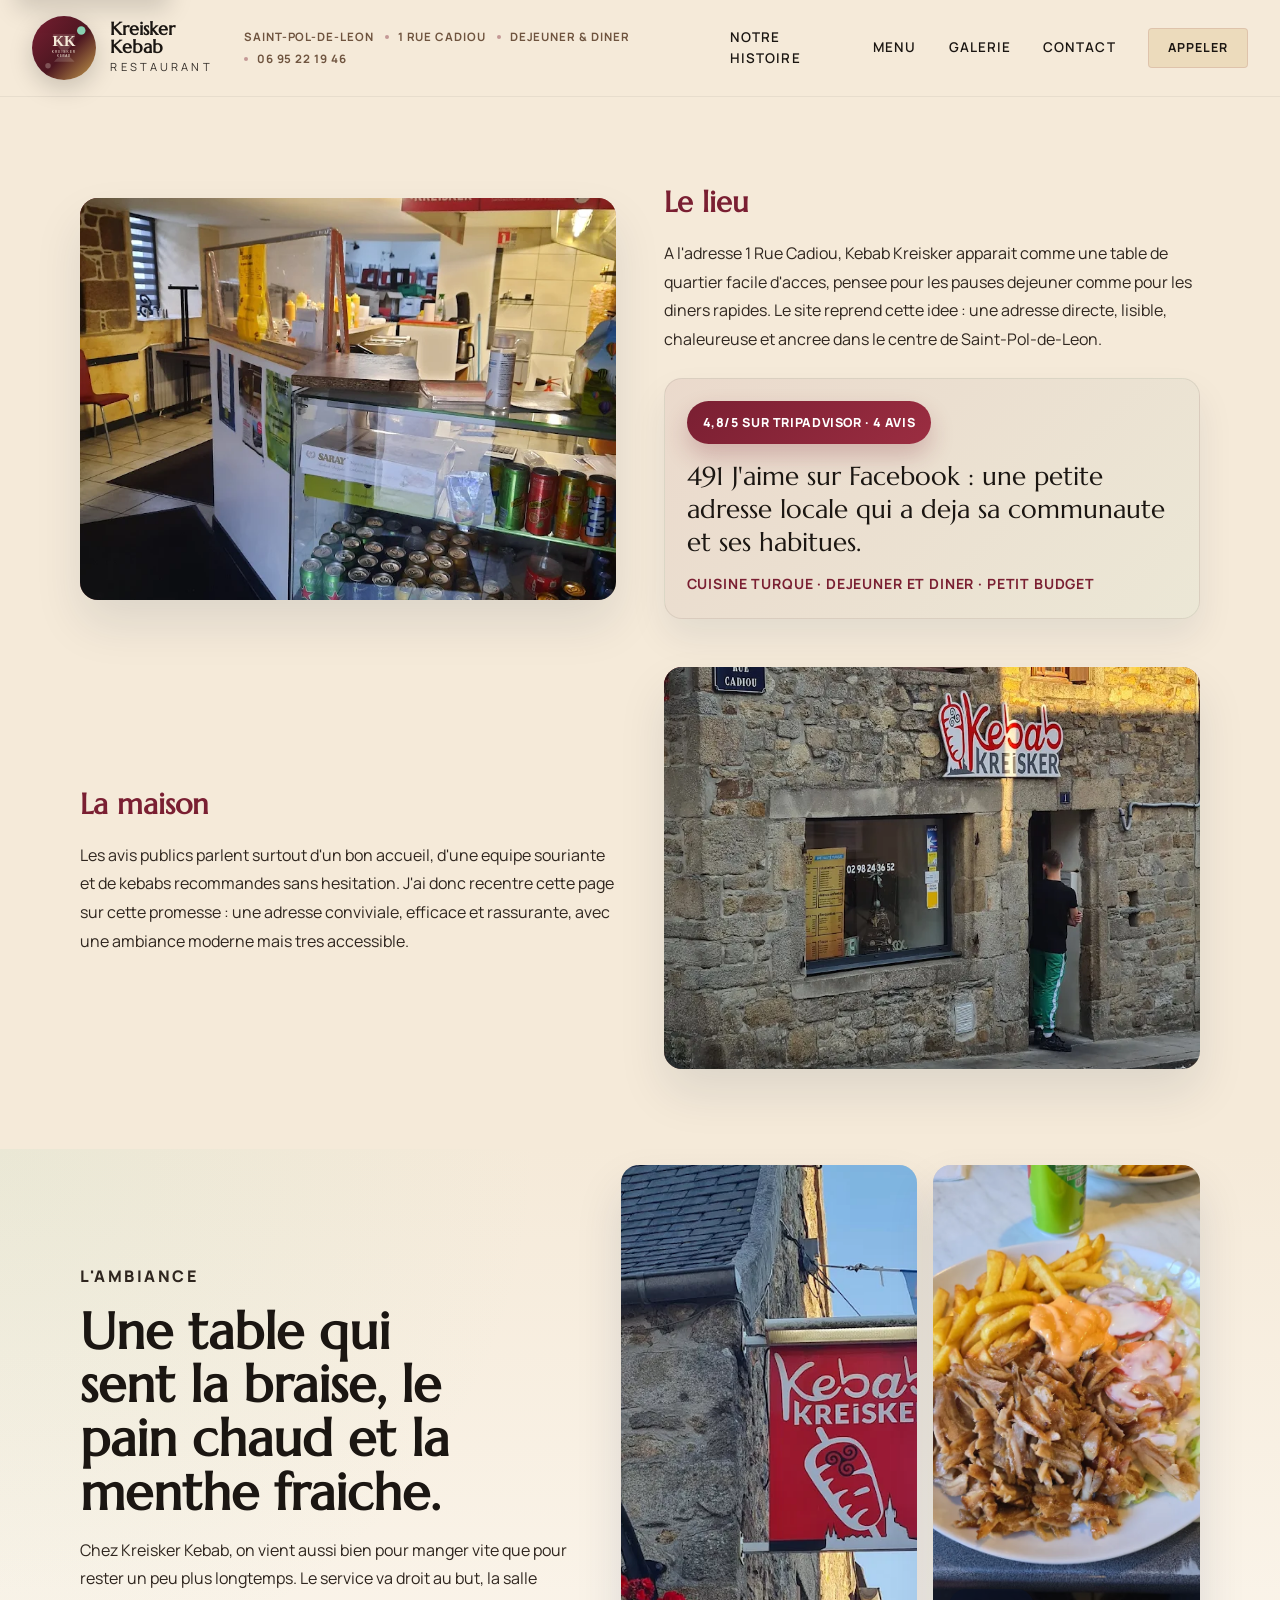
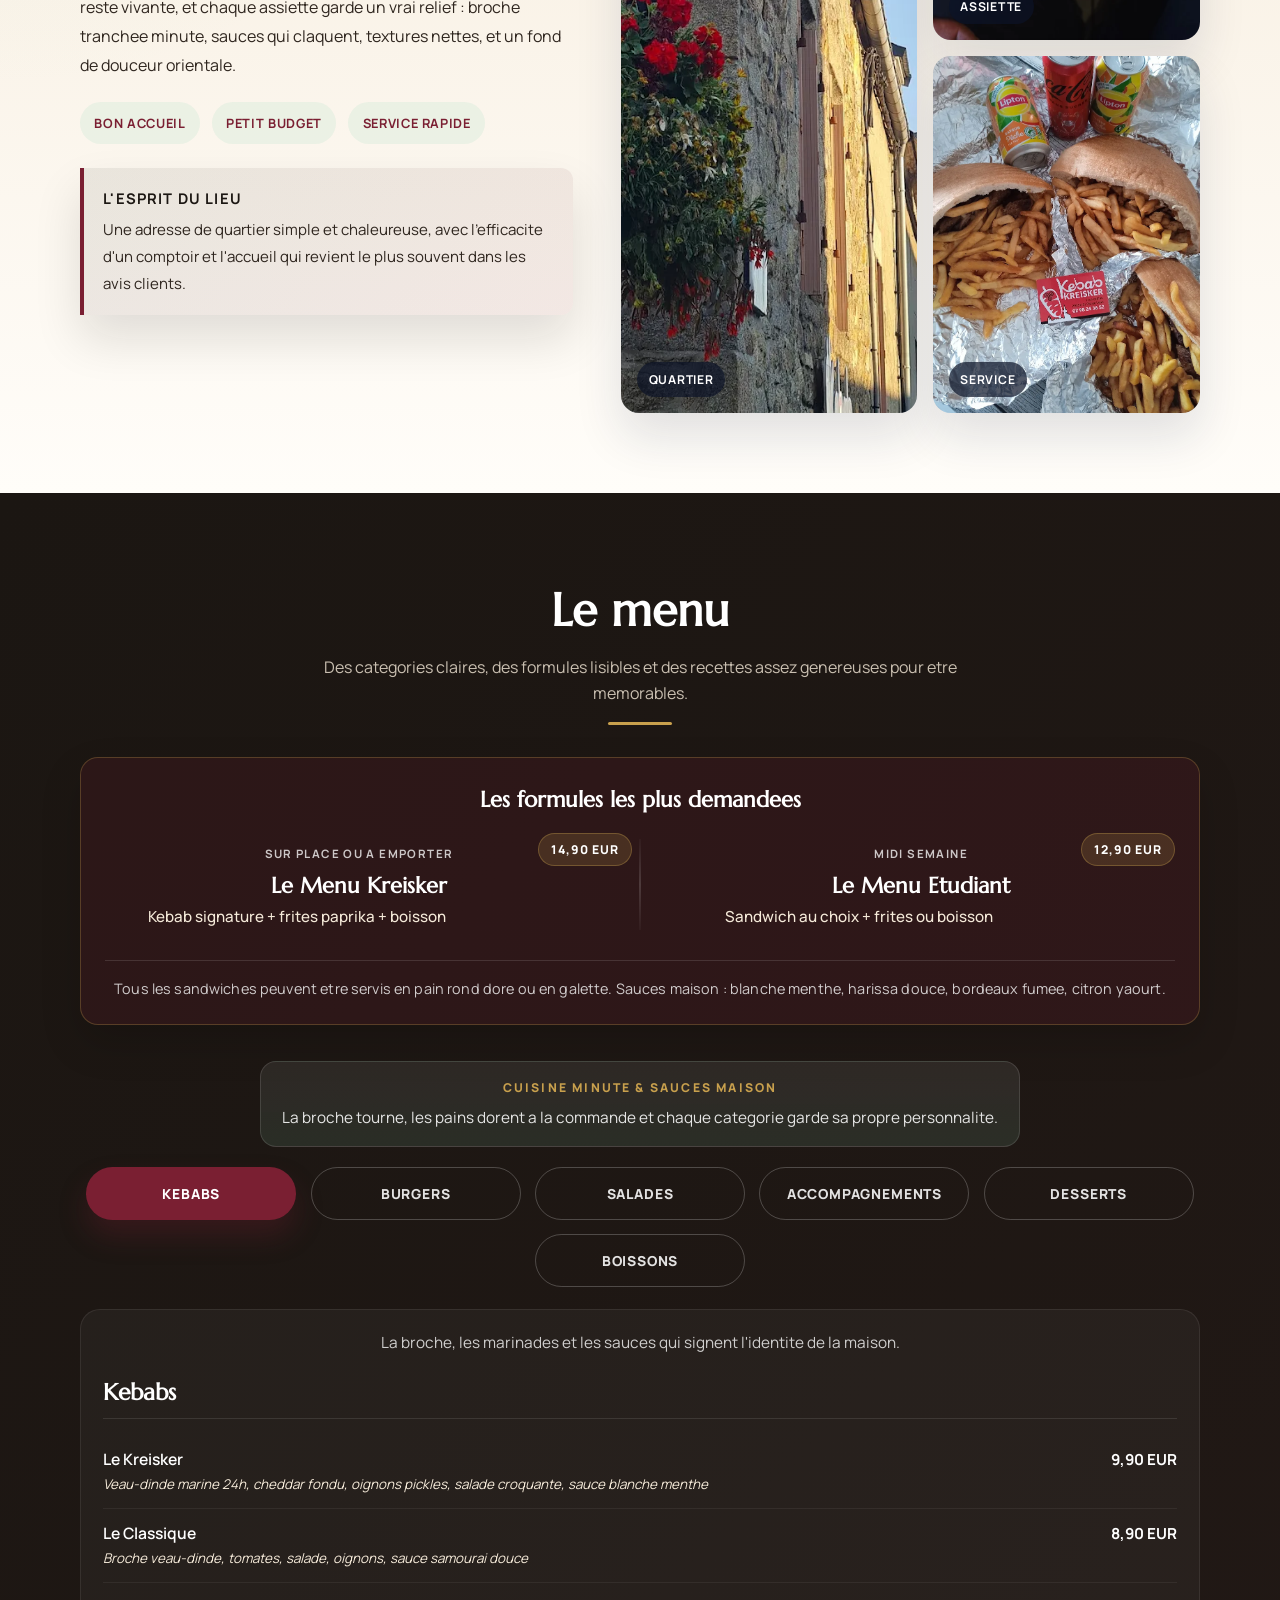
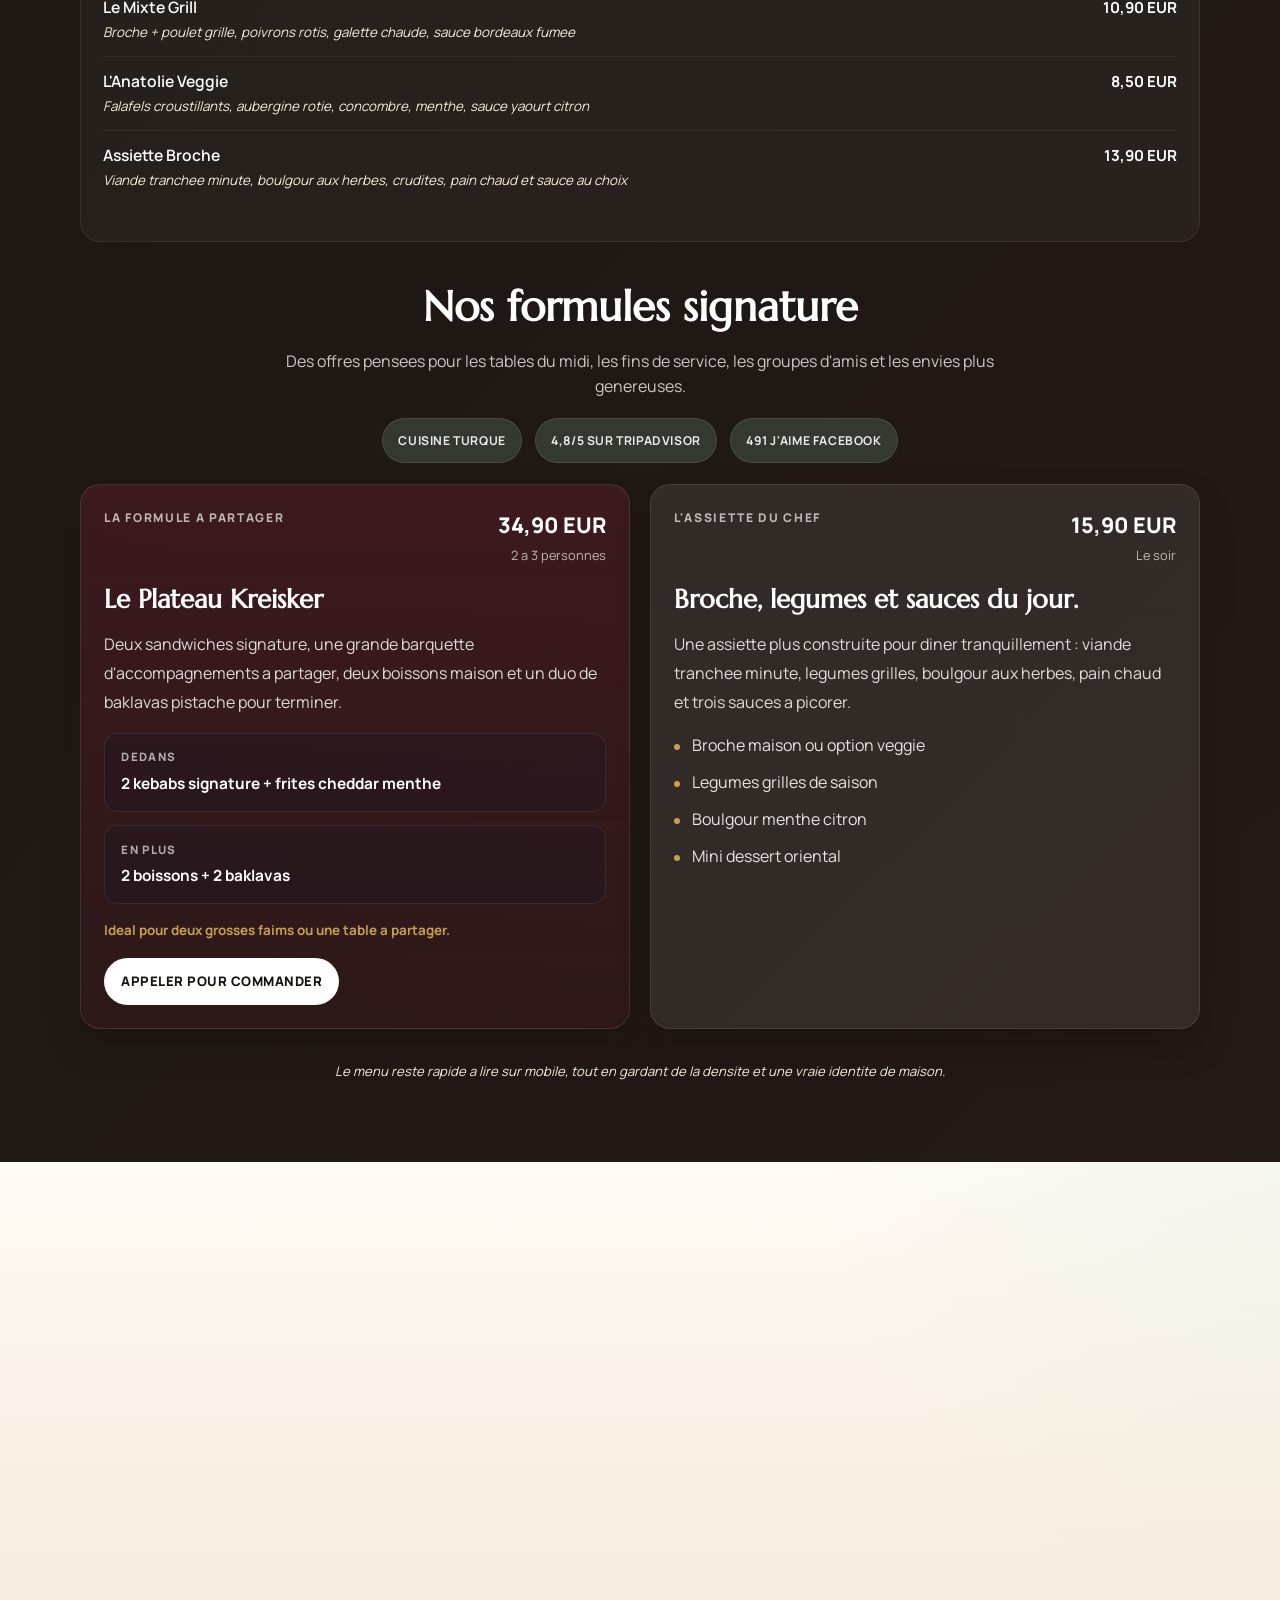
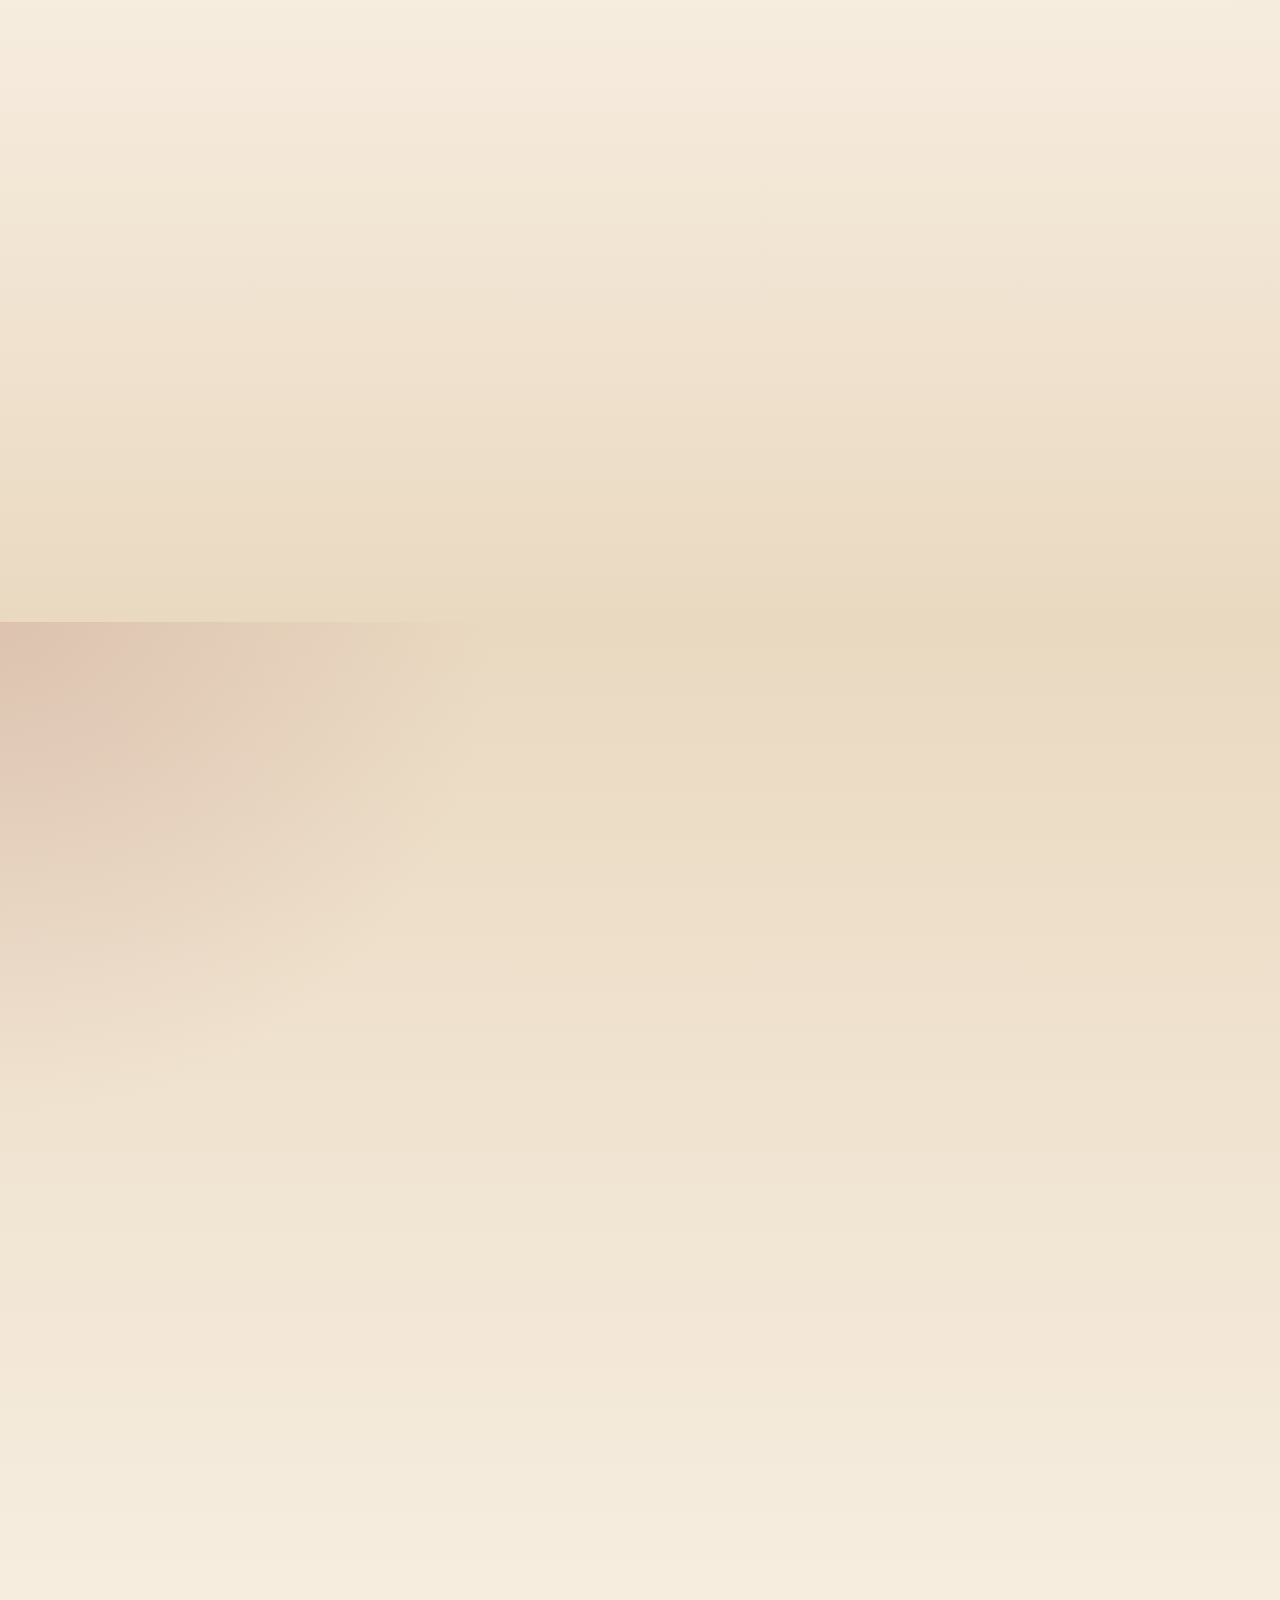
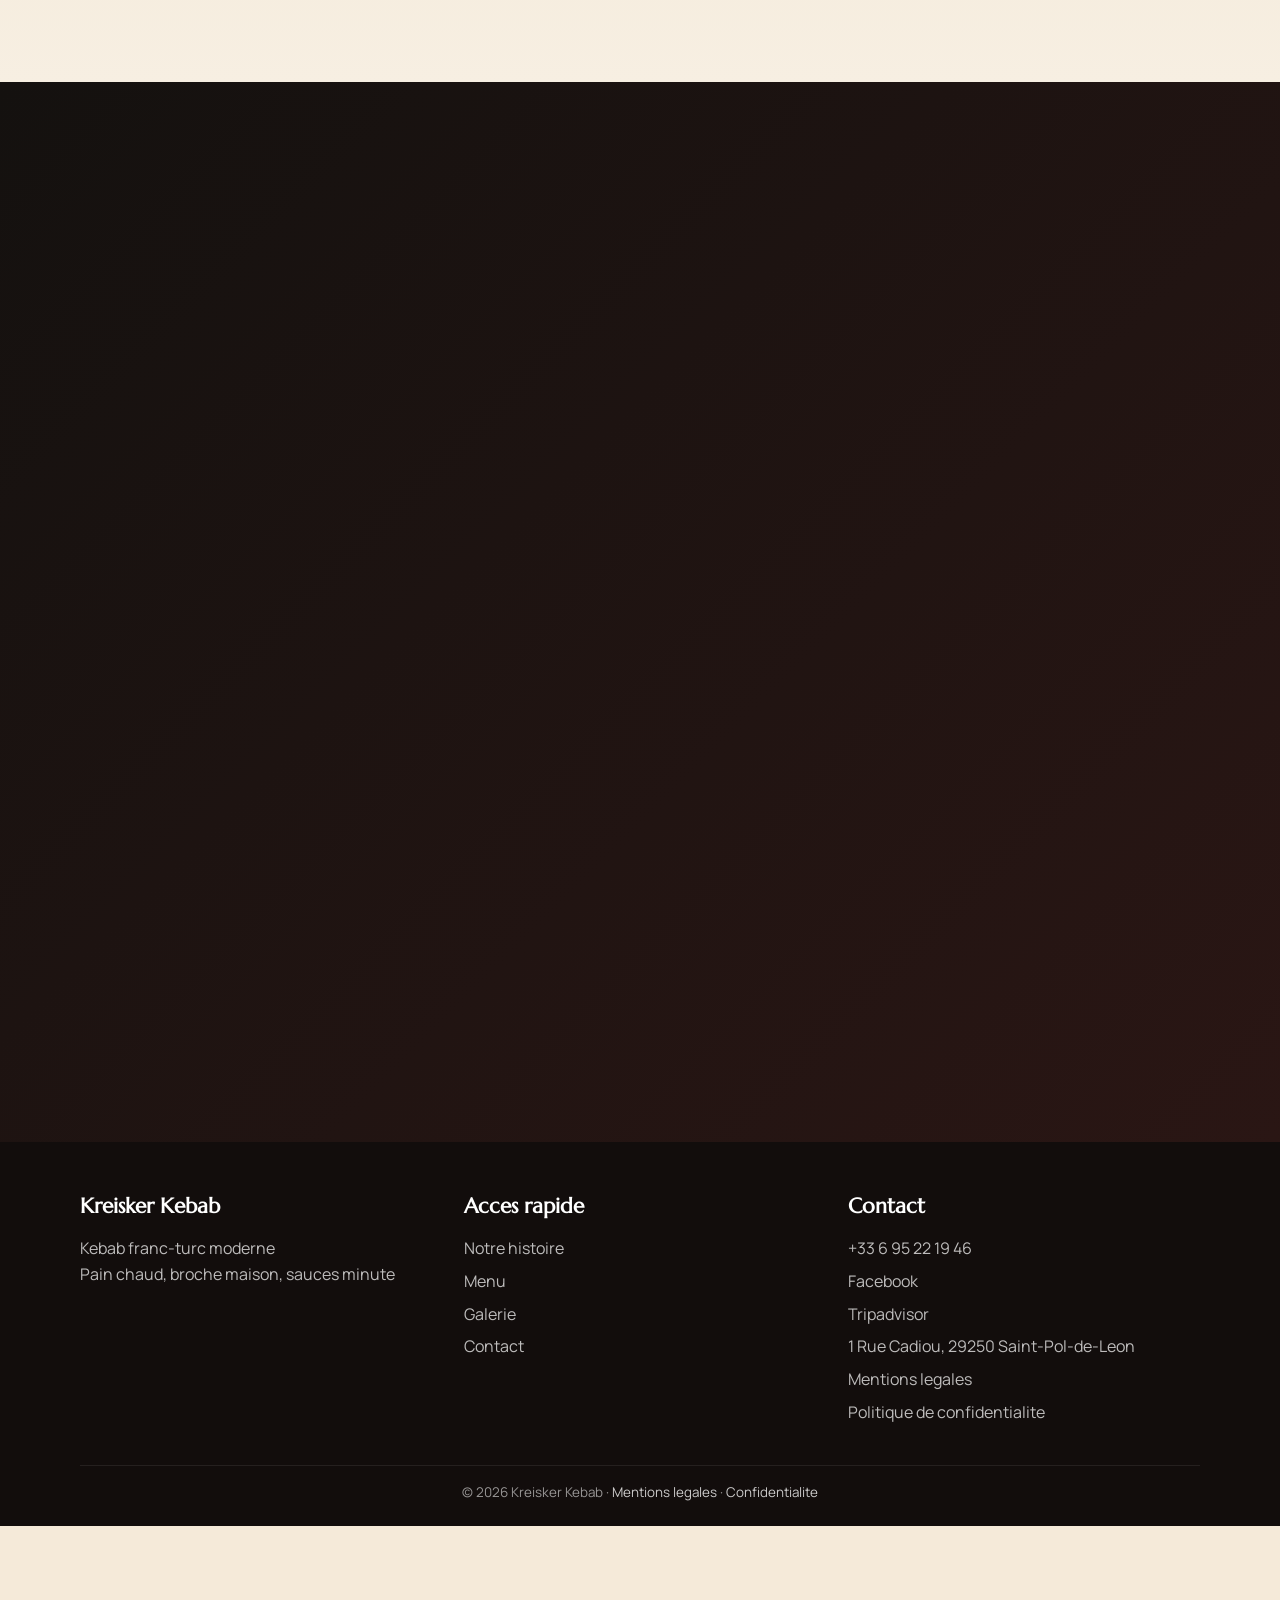
==== commit da2ed66f: "Remove restaurant intro block" ====
--- a/index.html
+++ b/index.html
@@ -11,7 +11,7 @@
     name="description"
     content="Kebab Kreisker a Saint-Pol-de-Leon, 1 Rue Cadiou. Restaurant turc bon marche pour dejeuner ou diner, note 4,8/5 sur Tripadvisor et present sur Facebook."
   >
-  <link rel="canonical" href="https://kreisker-kebab.fr/">
+  <link rel="canonical" href="https://kreiskerkebab.github.io/restaurant/">
   <meta property="og:title" content="Kebab Kreisker | Restaurant turc a Saint-Pol-de-Leon">
   <meta
     property="og:description"
@@ -20,8 +20,8 @@
   <meta property="og:site_name" content="Kreisker Kebab">
   <meta property="og:locale" content="fr_FR">
   <meta property="og:type" content="website">
-  <meta property="og:url" content="https://kreisker-kebab.fr/">
-  <meta property="og:image" content="https://kreisker-kebab.fr/assets/images/hero-kebab-plateau.webp">
+  <meta property="og:url" content="https://kreiskerkebab.github.io/restaurant/">
+  <meta property="og:image" content="https://kreiskerkebab.github.io/restaurant/assets/images/hero-kebab-plateau.webp">
   <meta property="og:image:alt" content="Assiette kebab maison avec viande, frites, salade et sauce chez Kreisker Kebab">
   <meta name="twitter:card" content="summary_large_image">
   <meta name="twitter:title" content="Kebab Kreisker | Restaurant turc a Saint-Pol-de-Leon">
@@ -29,12 +29,13 @@
     name="twitter:description"
     content="1 Rue Cadiou, horaires dejeuner et diner, telephone public et liens Facebook / Tripadvisor pour Kebab Kreisker."
   >
-  <meta name="twitter:image" content="https://kreisker-kebab.fr/assets/images/hero-kebab-plateau.webp">
+  <meta name="twitter:image" content="https://kreiskerkebab.github.io/restaurant/assets/images/hero-kebab-plateau.webp">
   <meta name="twitter:image:alt" content="Assiette kebab maison avec viande, frites, salade et sauce chez Kreisker Kebab">
   <link rel="icon" type="image/svg+xml" href="favicon.svg">
   <link rel="apple-touch-icon" href="apple-touch-icon.png">
   <link rel="manifest" href="manifest.json">
   <link rel="llms" href="llms.txt">
+  <script>document.documentElement.classList.add('js');</script>
   <link rel="preload" as="image" href="assets/images/hero-kebab-plateau.webp" type="image/webp">
   <link rel="preconnect" href="https://fonts.googleapis.com">
   <link rel="preconnect" href="https://fonts.gstatic.com" crossorigin>
@@ -59,7 +60,8 @@
         "https://www.facebook.com/kebabkreisker/?locale=fr_FR",
         "https://www.tripadvisor.fr/Restaurant_Review-g660194-d21510025-Reviews-Kebab_Kreisker-Saint_Pol_de_Leon_Finistere_Brittany.html"
       ],
-      "image": "https://kreisker-kebab.fr/assets/images/hero-kebab-plateau.webp",
+      "image": "https://kreiskerkebab.github.io/restaurant/assets/images/hero-kebab-plateau.webp",
+      "url": "https://kreiskerkebab.github.io/restaurant/",
       "aggregateRating": {
         "@type": "AggregateRating",
         "ratingValue": "4.8",
@@ -217,7 +219,7 @@
 
   <section id="restaurant">
     <div class="section-inner">
-      <div class="reveal">
+      <div class="restaurant-intro reveal">
         <h2 class="section-title">Notre histoire</h2>
         <p class="section-subtitle">Les infos publiques disponibles en ligne decrivent une adresse turque simple, bon marche et tres bien accueillie au coeur de Saint-Pol-de-Leon.</p>
         <div class="wave-divider"></div>
@@ -307,7 +309,7 @@
       </div>
 
       <div class="menu-highlight reveal section-offset-md">
-        <h4>Les formules les plus demandees</h4>
+        <h3>Les formules les plus demandees</h3>
         <div class="formula-grid">
           <article class="formula-card">
             <span class="formula-price-badge">14,90 EUR</span>
--- a/assets/css/styles.css
+++ b/assets/css/styles.css
@@ -312,6 +312,21 @@
   text-align: center;
 }
 
+.mobile-nav .mobile-cta {
+  margin-top: 0.35rem;
+  padding: 0.9rem 1rem;
+  border-radius: 14px;
+  background: #6f1830;
+  color: #fff;
+  border-bottom: 0;
+  box-shadow: none;
+}
+
+.mobile-nav .mobile-cta:hover,
+.mobile-nav .mobile-cta:focus-visible {
+  background: #5d1328;
+}
+
 .mobile-overlay {
   position: fixed;
   inset: 0;
@@ -638,6 +653,16 @@
   background: var(--blanc-ecume);
 }
 
+@media (min-width: 769px) {
+  #restaurant .restaurant-intro {
+    display: none;
+  }
+
+  #restaurant .restaurant-intro + .resto-grid {
+    margin-top: 0.75rem;
+  }
+}
+
 .resto-grid {
   display: grid;
   grid-template-columns: 1fr 1fr;
@@ -859,7 +884,7 @@
   box-shadow: 0 18px 40px rgba(0, 0, 0, 0.15);
 }
 
-.menu-highlight h4 {
+.menu-highlight h3 {
   font-family: var(--font-display);
   color: #fff;
   font-size: 1.4rem;
@@ -2220,6 +2245,15 @@
     display: none;
   }
 
+  html.js:not(.accordions-ready) #restaurant .section-inner > :not(.desktop-section-head):not(.mobile-accordion),
+  html.js:not(.accordions-ready) .experience-section .section-inner > :not(.desktop-section-head):not(.mobile-accordion),
+  html.js:not(.accordions-ready) #carte .section-inner > :not(.desktop-section-head):not(.mobile-accordion),
+  html.js:not(.accordions-ready) .kitchen-section .section-inner > :not(.desktop-section-head):not(.mobile-accordion),
+  html.js:not(.accordions-ready) #galerie .section-inner > :not(.desktop-section-head):not(.mobile-accordion),
+  html.js:not(.accordions-ready) #contact .section-inner > :not(.desktop-section-head):not(.mobile-accordion) {
+    display: none;
+  }
+
   .mobile-accordion {
     margin: 0 0 1rem;
     border-radius: 28px;
@@ -2376,7 +2410,7 @@
     text-align: left;
   }
 
-  #carte .menu-highlight h4,
+  #carte .menu-highlight h3,
   #carte .menu-category h3,
   #carte .signature-heading h3,
   #carte .signature-card h4,
@@ -3658,10 +3692,10 @@
 
 header,
 header.scrolled {
-  background: rgba(245, 234, 217, 0.98);
-  box-shadow: 0 10px 30px rgba(20, 17, 15, 0.08);
-  -webkit-backdrop-filter: blur(10px);
-  backdrop-filter: blur(10px);
+  background: var(--blanc-ecume);
+  box-shadow: 0 1px 0 rgba(27, 22, 18, 0.06);
+  -webkit-backdrop-filter: none;
+  backdrop-filter: none;
 }
 
 .header-brand {
@@ -3672,6 +3706,36 @@
 }
 
 .logo {
+  color: var(--ardoise);
+}
+
+header nav a,
+header:not(.scrolled) nav a,
+header.scrolled nav a {
+  color: var(--ardoise);
+  text-shadow: none;
+}
+
+header nav a:hover,
+header nav a:focus-visible {
+  color: var(--granit);
+}
+
+header nav .btn-reserve-nav,
+header:not(.scrolled) .btn-reserve-nav,
+header.scrolled .btn-reserve-nav {
+  background: rgba(200, 160, 77, 0.2);
+  color: var(--ardoise);
+  border: 1px solid rgba(122, 31, 50, 0.12);
+  box-shadow: none;
+}
+
+header nav .btn-reserve-nav:hover,
+header nav .btn-reserve-nav:focus-visible,
+header:not(.scrolled) .btn-reserve-nav:hover,
+header.scrolled .btn-reserve-nav:hover,
+header.scrolled .btn-reserve-nav:focus-visible {
+  background: rgba(200, 160, 77, 0.3);
   color: var(--ardoise);
 }
 
@@ -3884,3 +3948,164 @@
     color: var(--mobile-title);
   }
 }
+
+/* ==================== MOBILE POLISH ==================== */
+@media (max-width: 768px) {
+  body {
+    padding-bottom: calc(5.05rem + env(safe-area-inset-bottom));
+  }
+
+  header,
+  header.scrolled {
+    padding: calc(0.72rem + env(safe-area-inset-top)) 1rem 0.72rem;
+    background: var(--blanc-ecume);
+    box-shadow: 0 1px 0 rgba(27, 22, 18, 0.06);
+  }
+
+  .header-brand {
+    gap: 0.7rem;
+  }
+
+  .logo img {
+    width: 52px;
+    height: 52px;
+    box-shadow: 0 6px 18px rgba(20, 17, 15, 0.12);
+  }
+
+  .hamburger {
+    gap: 4px;
+    padding: 0.15rem;
+  }
+
+  .hamburger span {
+    width: 22px;
+  }
+
+  header .hamburger span,
+  header.scrolled .hamburger span {
+    background: var(--granit);
+  }
+
+  #restaurant {
+    padding-top: 5.65rem;
+  }
+
+  section {
+    scroll-margin-top: 5.65rem;
+  }
+
+  .mobile-accordion {
+    margin-bottom: 0.85rem;
+    border-radius: 24px;
+  }
+
+  .mobile-accordion-summary {
+    gap: 0.38rem;
+    padding: 1rem 3.4rem 1rem 1rem;
+  }
+
+  .mobile-accordion-summary::after {
+    right: 1rem;
+    width: 0.76rem;
+    height: 0.76rem;
+  }
+
+  .mobile-accordion-title {
+    max-width: 11ch;
+    font-size: clamp(1.55rem, 7vw, 2.2rem);
+    line-height: 1.02;
+    text-wrap: balance;
+  }
+
+  .mobile-accordion-subtitle {
+    max-width: 25ch;
+    font-size: 0.93rem;
+    line-height: 1.45;
+  }
+
+  .mobile-accordion-kicker {
+    font-size: 0.69rem;
+    letter-spacing: 0.14em;
+  }
+
+  .mobile-accordion-panel-inner {
+    padding: 0 1rem 1rem;
+  }
+
+  .mobile-accordion-panel-inner > * + * {
+    margin-top: 0.85rem;
+  }
+
+  .mobile-sticky-call {
+    left: 0.75rem;
+    right: 0.75rem;
+    bottom: calc(0.65rem + env(safe-area-inset-bottom));
+    gap: 0.75rem;
+    flex-wrap: wrap;
+    padding: 0.78rem 0.9rem;
+    border-radius: 18px;
+    background: rgba(245, 234, 217, 0.98);
+    border: 1px solid rgba(122, 31, 50, 0.12);
+    box-shadow: 0 12px 28px rgba(20, 17, 15, 0.16);
+    color: var(--granit);
+    opacity: 0;
+    transform: translateY(18px);
+    pointer-events: none;
+    transition: opacity 220ms ease, transform 220ms ease;
+  }
+
+  body.show-mobile-call .mobile-sticky-call {
+    opacity: 1;
+    transform: translateY(0);
+    pointer-events: auto;
+  }
+
+  .mobile-sticky-call-copy {
+    min-width: 0;
+    gap: 0.05rem;
+  }
+
+  .mobile-sticky-call-copy strong {
+    font-size: 0.88rem;
+    letter-spacing: 0.02em;
+  }
+
+  .mobile-sticky-call-copy small {
+    font-size: 0.62rem;
+    color: rgba(20, 17, 15, 0.64);
+    opacity: 1;
+  }
+
+  .mobile-sticky-call-number {
+    margin-left: auto;
+    font-size: 0.86rem;
+    color: var(--rose-signature);
+  }
+}
+
+@media (max-width: 540px) {
+  .mobile-sticky-call {
+    flex-direction: row;
+    align-items: center;
+  }
+}
+
+@media (max-width: 420px) {
+  .mobile-accordion-title {
+    max-width: 10.5ch;
+    font-size: clamp(1.42rem, 7.2vw, 1.95rem);
+  }
+
+  .mobile-accordion-subtitle {
+    max-width: none;
+    font-size: 0.9rem;
+  }
+
+  .mobile-sticky-call-copy small {
+    display: none;
+  }
+
+  .mobile-sticky-call-number {
+    font-size: 0.82rem;
+  }
+}
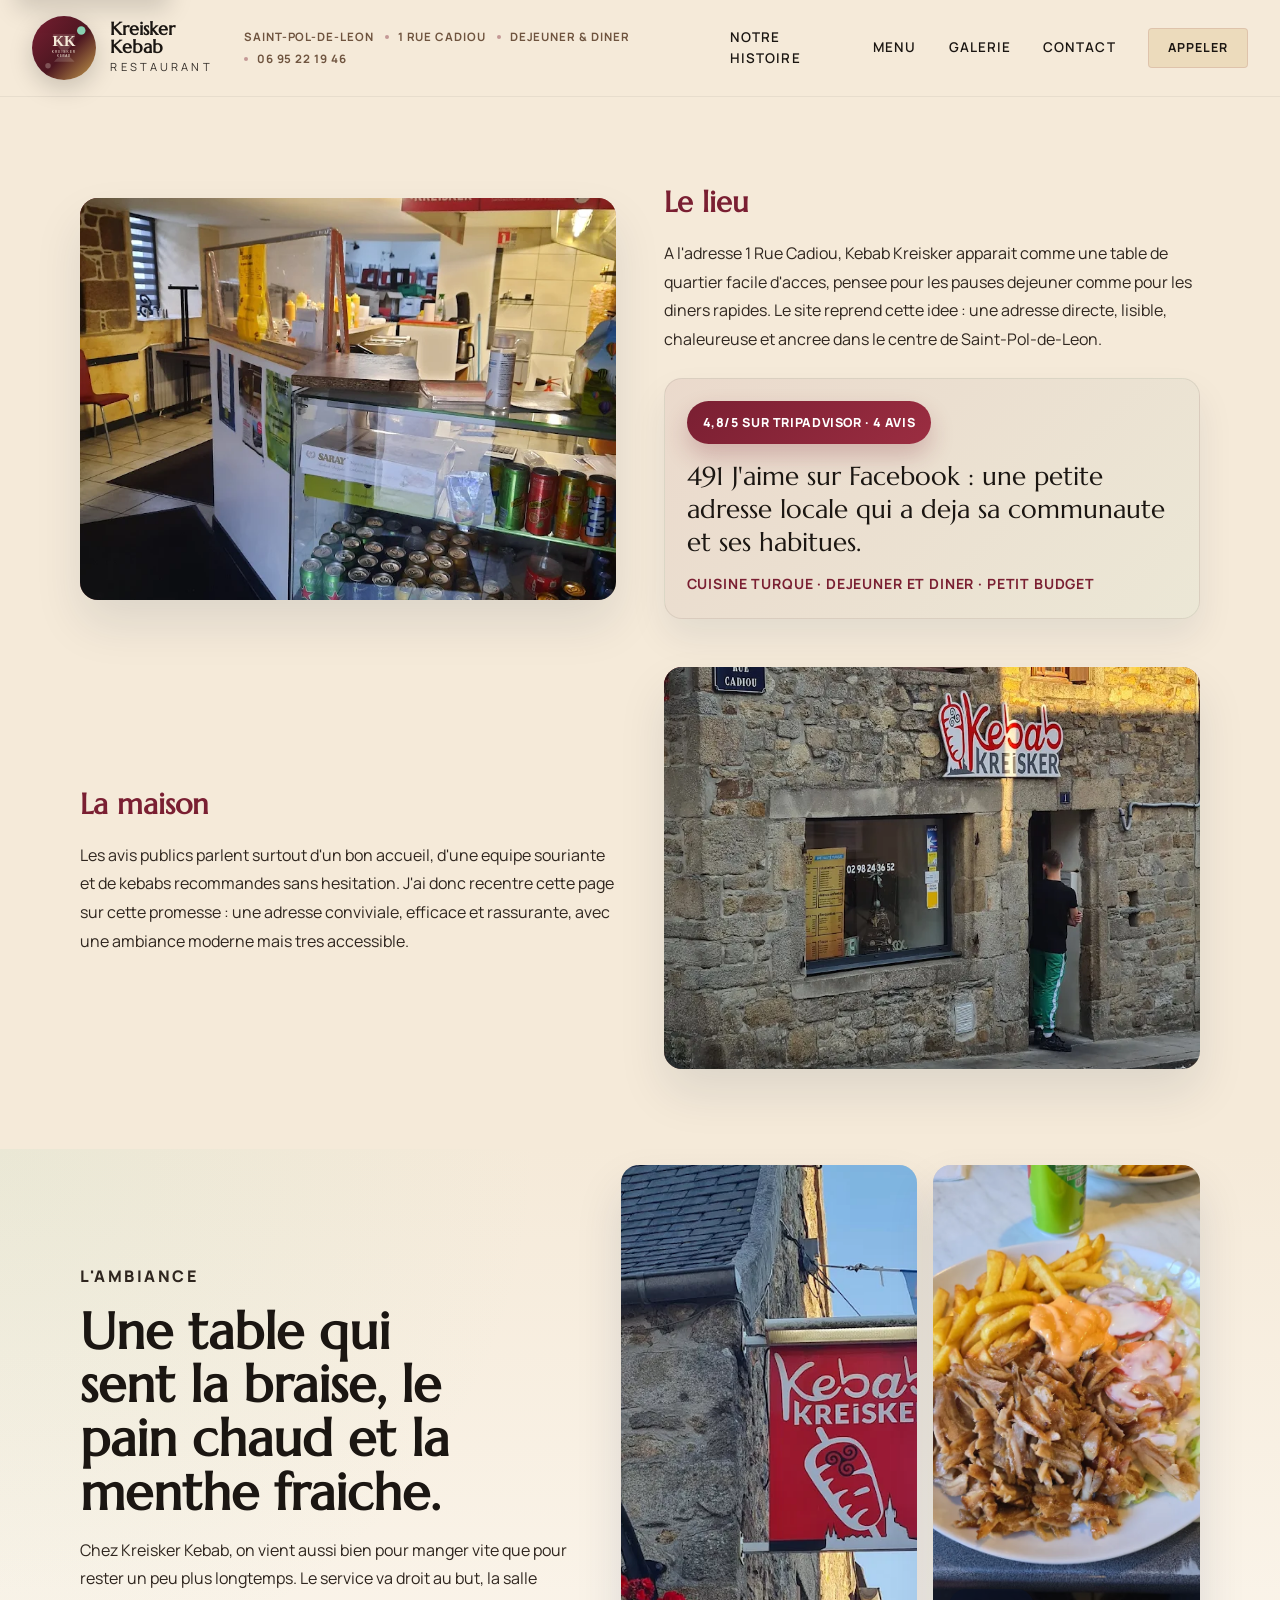
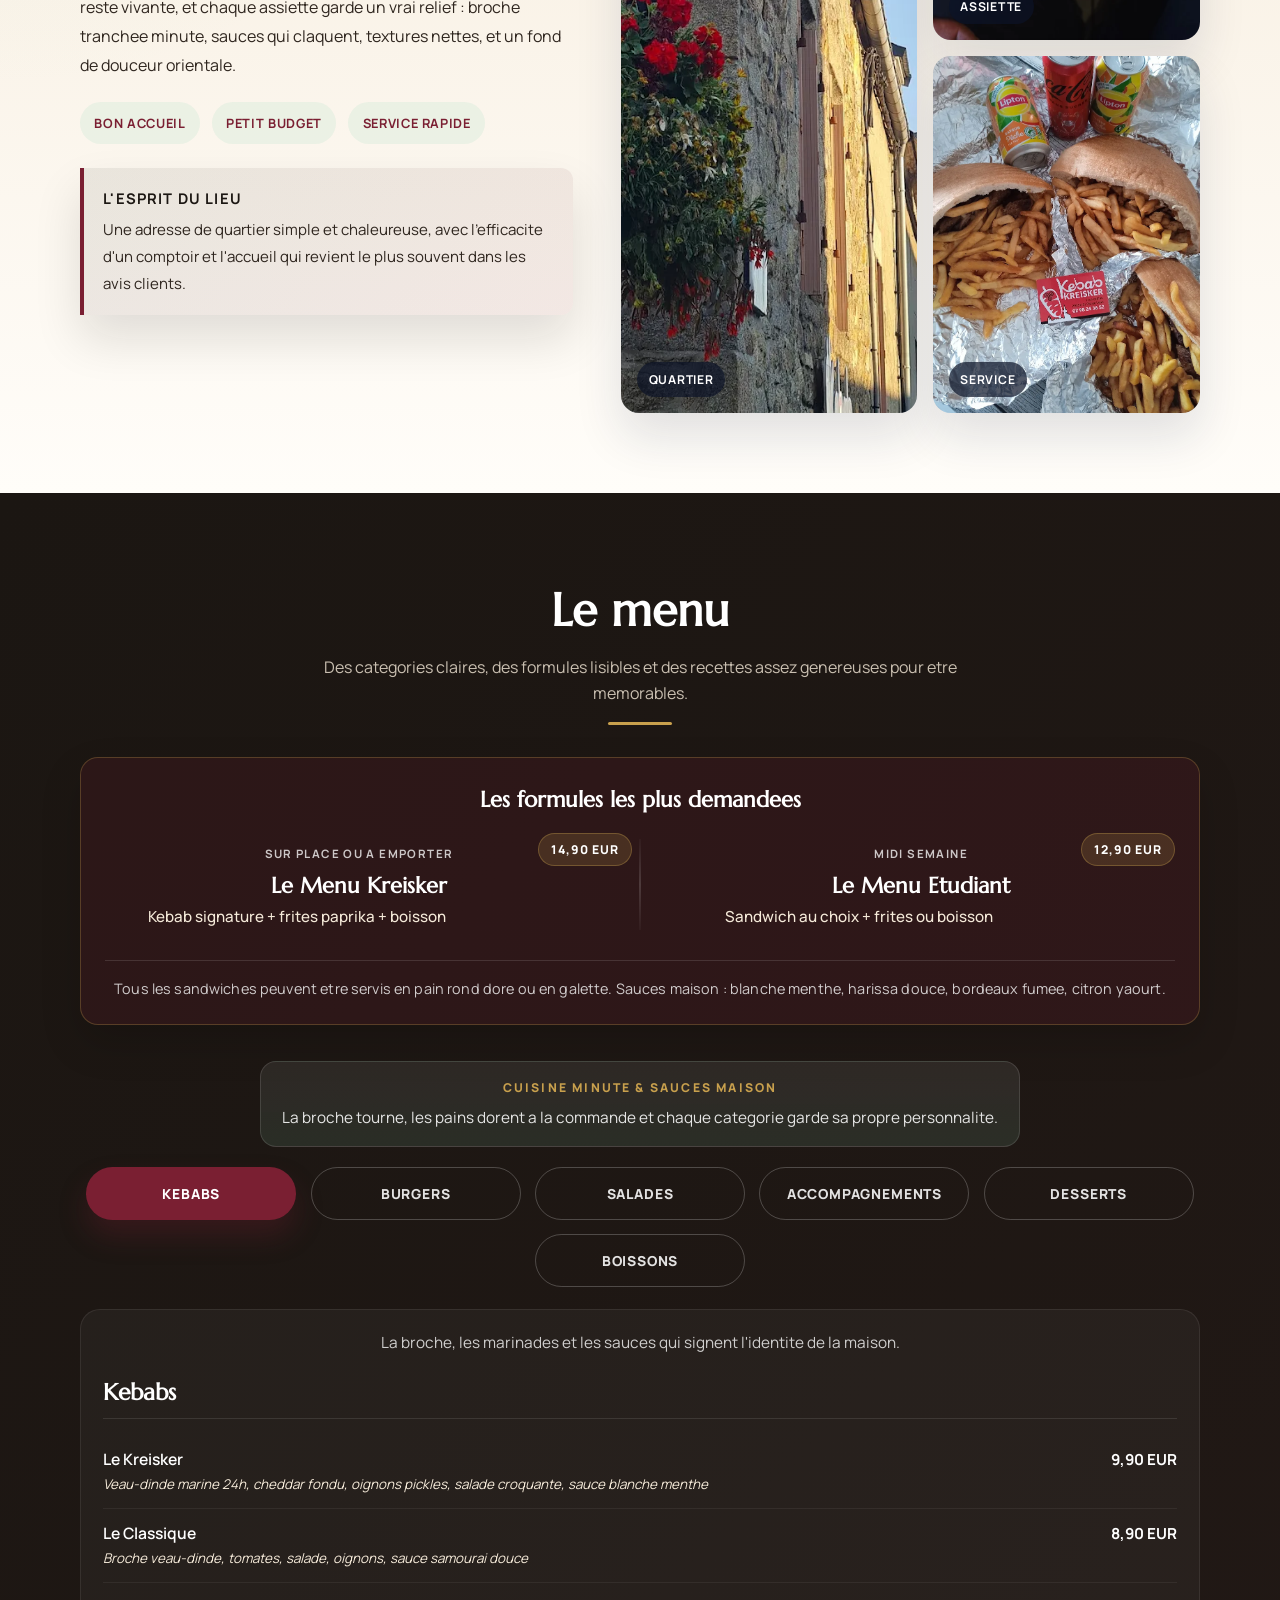
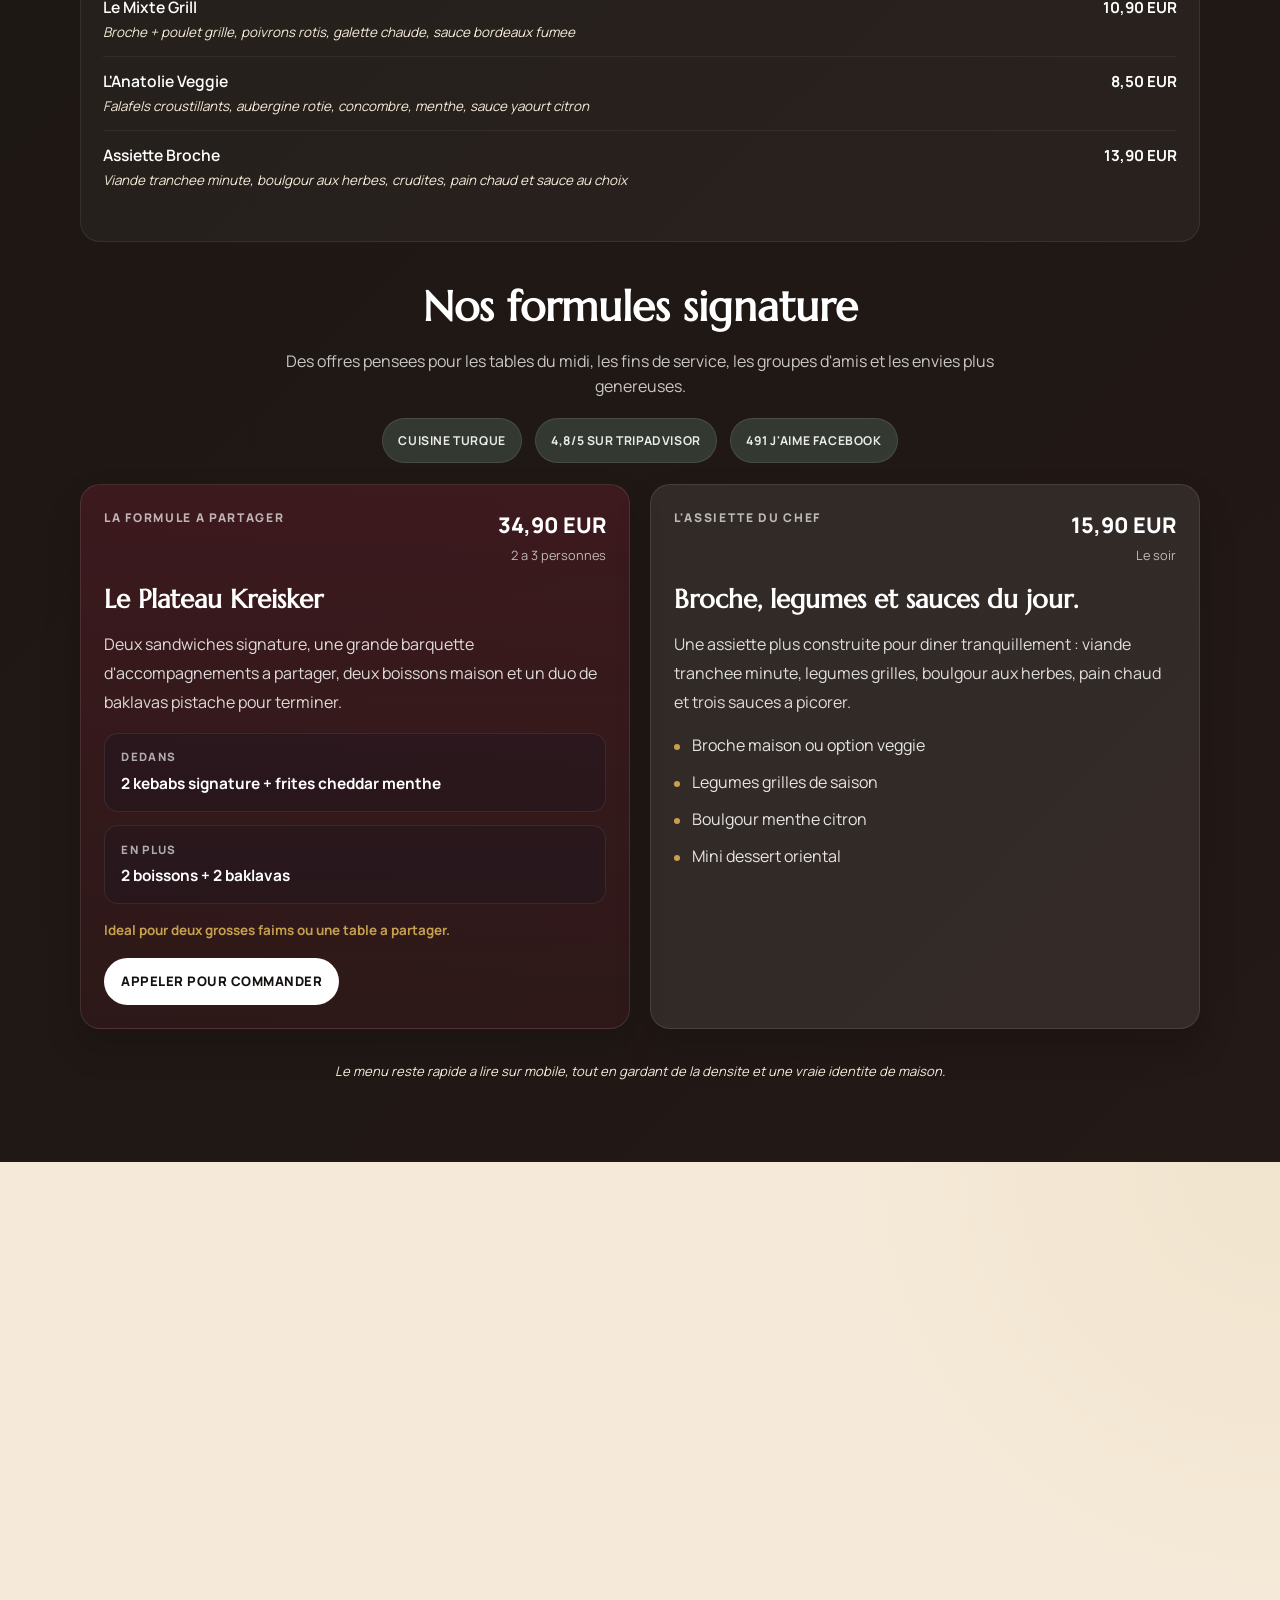
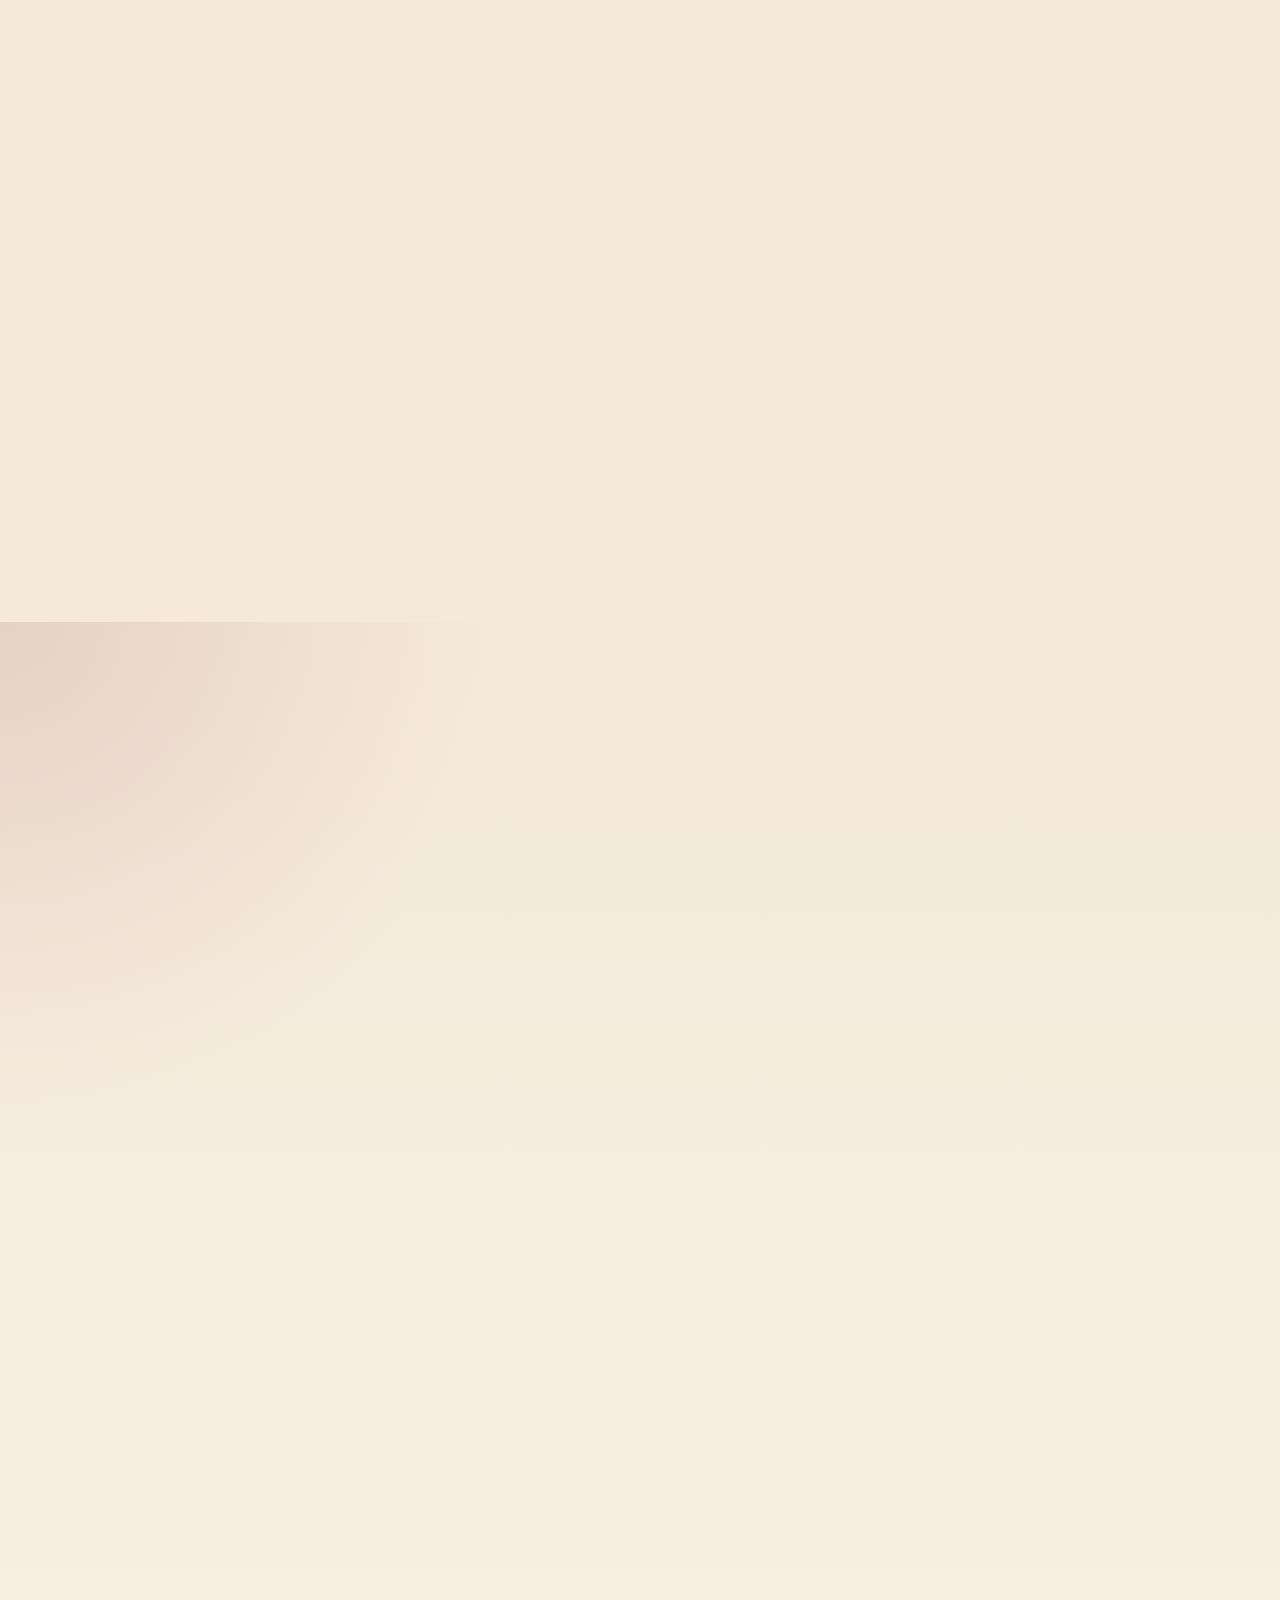
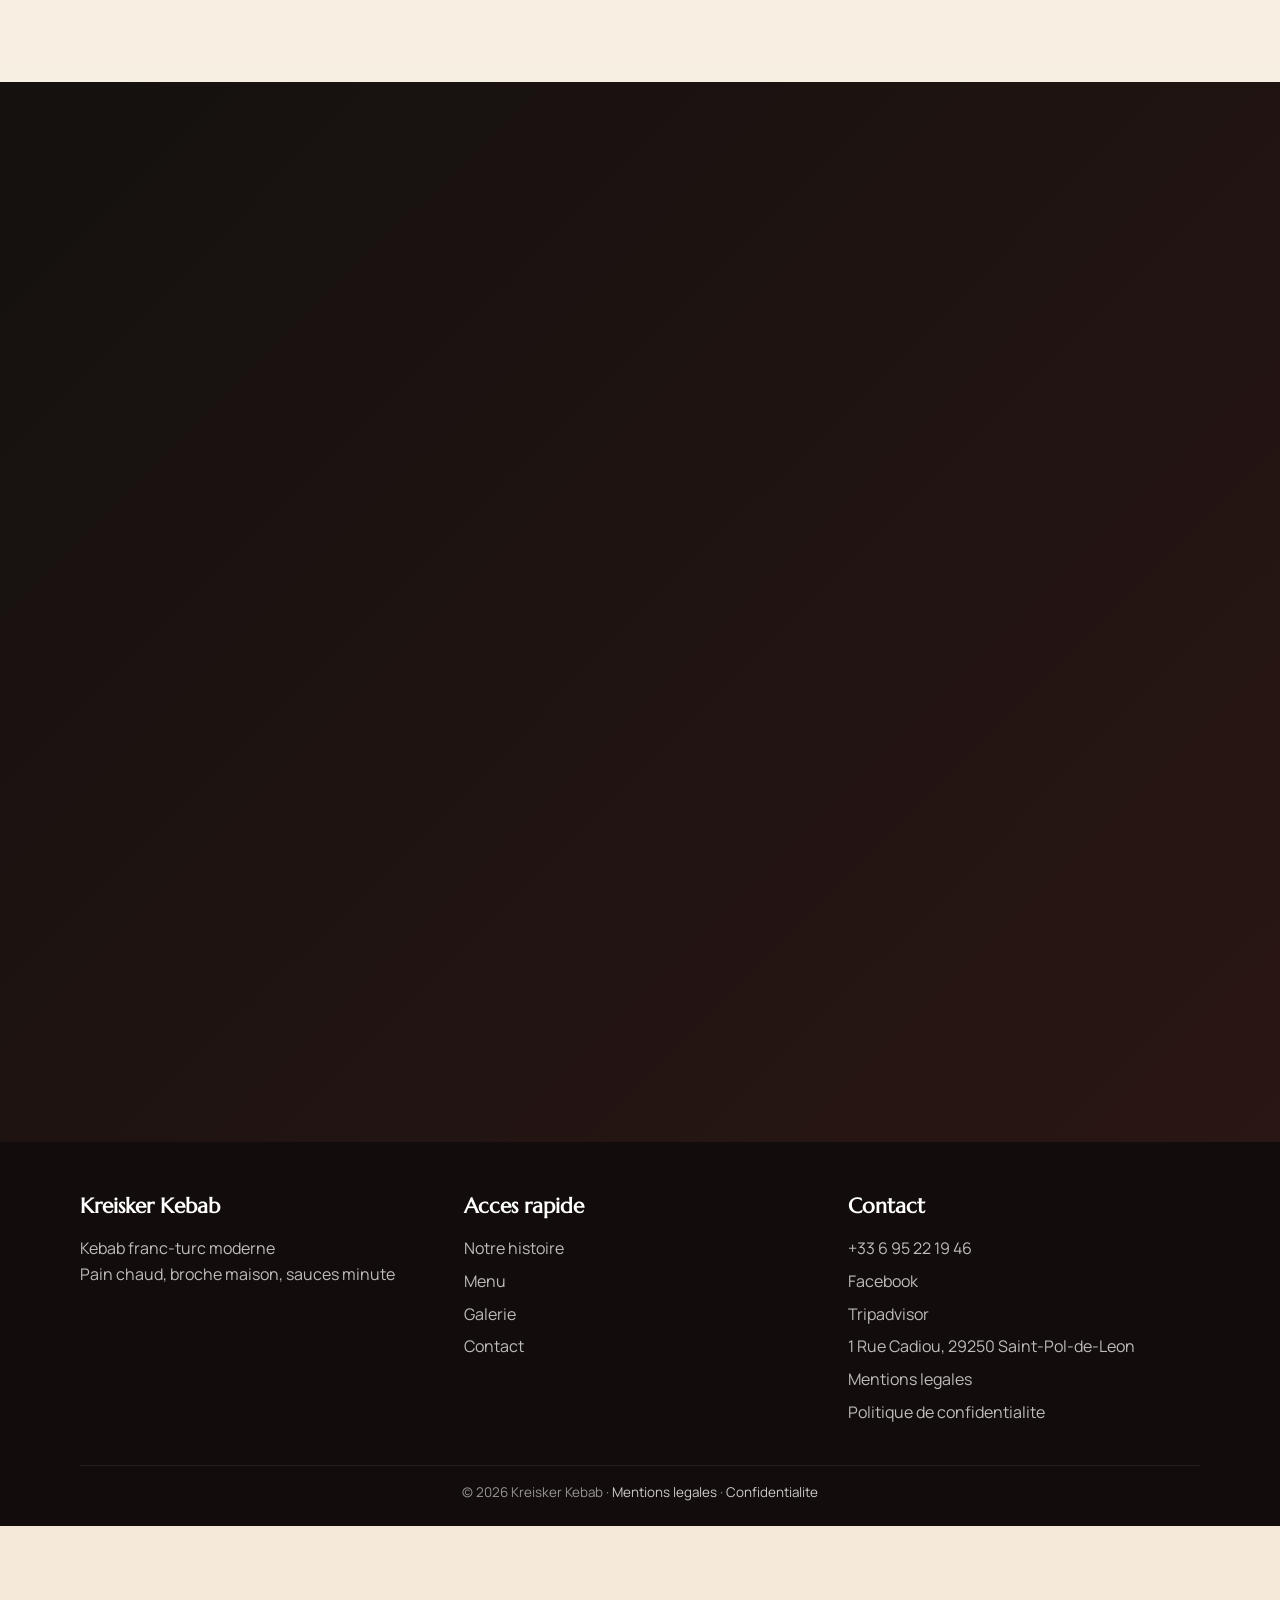
==== commit 42da2488: "Reposition left contact column and fix call button text" ====
--- a/index.html
+++ b/index.html
@@ -779,15 +779,16 @@
 
         <div class="contact-overview-foot">
           <p class="season-line">Horaires publics repris depuis Tripadvisor.</p>
-          <div class="contact-actions-inline">
+        </div>
+      </div>
+
+      <div class="contact-grid section-offset-md">
+        <div class="contact-info reveal">
+          <div class="contact-info-actions">
             <a href="https://www.google.com/maps/search/?api=1&query=1+Rue+Cadiou+29250+Saint-Pol-de-Leon" target="_blank" rel="noopener noreferrer" class="btn-primary">Itineraire</a>
             <a href="tel:+33695221946" class="btn-secondary dark-outline">Appeler</a>
           </div>
-        </div>
-      </div>
-
-      <div class="contact-grid section-offset-md">
-        <div class="contact-info reveal">
+
           <div class="contact-item">
             <div class="contact-icon">
               <svg aria-hidden="true" viewBox="0 0 24 24"><path d="M22 16.92v3a2 2 0 0 1-2.18 2 19.79 19.79 0 0 1-8.63-3.07 19.5 19.79 0 0 1-6-6 19.79 19.79 0 0 1-3.07-8.67A2 2 0 0 1 4.11 2h3a2 2 0 0 1 2 1.72 12.84 12.84 0 0 0 .7 2.81 2 2 0 0 1-.45 2.11L8.09 9.91a16 16 0 0 0 6 6l1.27-1.27a2 2 0 0 1 2.11-.45 12.84 12.84 0 0 0 2.81.7A2 2 0 0 1 22 16.92z"/></svg>
--- a/assets/css/styles.css
+++ b/assets/css/styles.css
@@ -1642,23 +1642,46 @@
 
 .contact-grid {
   display: grid;
-  grid-template-columns: 1fr 1fr;
-  gap: 3rem;
+  grid-template-columns: minmax(0, 0.94fr) minmax(0, 1.06fr);
+  gap: 2rem;
   max-width: 980px;
   margin: 0 auto;
+  align-items: stretch;
 }
 
 .contact-info {
   display: flex;
   flex-direction: column;
-  gap: 1.5rem;
+  gap: 1.35rem;
   justify-content: flex-start;
+  min-height: 100%;
+  padding: 2rem;
+  border-radius: 18px;
+  background: rgba(255, 255, 255, 0.07);
+  border: 1px solid rgba(255, 255, 255, 0.12);
+  box-shadow: 0 18px 42px rgba(0, 0, 0, 0.16);
+}
+
+.contact-info-actions {
+  display: flex;
+  gap: 1rem;
+  flex-wrap: wrap;
+  align-items: stretch;
+}
+
+.contact-info-actions > a {
+  min-height: 58px;
+}
+
+.contact-info-actions .btn-primary,
+.contact-info-actions .dark-outline {
+  flex: 1 1 220px;
 }
 
 .contact-item {
   display: flex;
   gap: 1rem;
-  align-items: center;
+  align-items: flex-start;
 }
 
 .contact-icon {
@@ -1694,24 +1717,28 @@
   font-weight: 700;
   letter-spacing: 0.05em;
   text-transform: uppercase;
-  margin-bottom: 0.1rem;
+  margin-bottom: 0.22rem;
+  color: rgba(245, 234, 217, 0.72);
 }
 
 .contact-item-text p,
 .contact-item-text a {
   font-size: 0.95rem;
-  opacity: 0.88;
-  transition: opacity 0.3s;
+  color: rgba(255, 255, 255, 0.94);
+  opacity: 1;
+  line-height: 1.55;
+  transition: color 0.3s ease;
 }
 
 .contact-item-text a:hover {
-  opacity: 1;
+  color: #fff;
 }
 
 .contact-social {
   display: flex;
   gap: 0.75rem;
-  margin-top: 0.3rem;
+  margin-top: auto;
+  padding-top: 0.25rem;
 }
 
 .social-link {
@@ -1742,6 +1769,7 @@
   border-radius: 18px;
   padding: 2rem;
   box-shadow: 0 18px 42px rgba(0, 0, 0, 0.16);
+  min-height: 100%;
 }
 
 .contact-panel h3 {
@@ -1751,7 +1779,7 @@
 }
 
 .contact-panel p {
-  color: rgba(255, 255, 255, 0.84);
+  color: rgba(245, 234, 217, 0.92);
   line-height: 1.8;
 }
 
@@ -1762,7 +1790,7 @@
 .contact-panel-note {
   margin-top: 1rem;
   font-size: 0.92rem;
-  color: rgba(255, 255, 255, 0.68);
+  color: rgba(245, 234, 217, 0.78);
 }
 
 .contact-panel-actions {
@@ -1770,25 +1798,59 @@
   gap: 1rem;
   flex-wrap: wrap;
   margin-top: 1.5rem;
+  align-items: stretch;
 }
 
 .contact-actions-inline {
   display: flex;
   gap: 1rem;
   flex-wrap: wrap;
-  justify-content: center;
-  margin-top: 1.25rem;
+  justify-content: flex-start;
+  align-items: stretch;
+  margin-top: 0;
 }
 
 .dark-outline {
-  color: var(--bleu-profond);
-  border-color: rgba(18, 37, 72, 0.2);
-  background: transparent;
+  color: rgba(245, 234, 217, 0.96);
+  border-color: rgba(245, 234, 217, 0.42);
+  background: rgba(255, 255, 255, 0.04);
 }
 
 .dark-outline:hover {
-  background: rgba(18, 37, 72, 0.08);
-  border-color: rgba(18, 37, 72, 0.28);
+  background: rgba(245, 234, 217, 0.12);
+  border-color: rgba(245, 234, 217, 0.56);
+  color: #fff;
+}
+
+.contact-info-actions .btn-secondary.dark-outline,
+.contact-panel-actions .btn-secondary.dark-outline {
+  color: rgba(245, 234, 217, 0.98);
+  border-color: rgba(245, 234, 217, 0.46);
+  background: rgba(255, 255, 255, 0.04);
+}
+
+.contact-info-actions .btn-secondary.dark-outline:hover,
+.contact-info-actions .btn-secondary.dark-outline:focus-visible,
+.contact-panel-actions .btn-secondary.dark-outline:hover,
+.contact-panel-actions .btn-secondary.dark-outline:focus-visible {
+  color: #fff;
+  background: rgba(245, 234, 217, 0.12);
+  border-color: rgba(245, 234, 217, 0.58);
+}
+
+.contact-actions-inline > a,
+.contact-panel-actions > a {
+  min-height: 58px;
+}
+
+.contact-actions-inline .btn-primary,
+.contact-actions-inline .dark-outline {
+  min-width: 210px;
+}
+
+.contact-panel-actions .btn-primary,
+.contact-panel-actions .dark-outline {
+  flex: 1 1 220px;
 }
 
 .contact-docs {
@@ -2978,14 +3040,14 @@
 
 .kitchen-section {
   background:
-    radial-gradient(circle at top right, rgba(137, 210, 178, 0.08), transparent 28%),
-    linear-gradient(180deg, #fffaf4 0%, var(--sable) 100%);
+    radial-gradient(circle at top right, rgba(200, 160, 77, 0.08), transparent 28%),
+    linear-gradient(180deg, var(--blanc-ecume) 0%, var(--blanc-ecume) 100%);
 }
 
 #galerie {
   background:
     radial-gradient(circle at top left, rgba(122, 31, 50, 0.12), transparent 30%),
-    linear-gradient(180deg, var(--sable) 0%, #f7efe2 100%);
+    linear-gradient(180deg, var(--blanc-ecume) 0%, #f7efe2 100%);
 }
 
 .galerie-item::after {
@@ -3886,11 +3948,7 @@
 }
 
 .contact-overview-foot {
-  display: flex;
-  flex-wrap: wrap;
-  gap: 1rem 1.5rem;
-  align-items: center;
-  justify-content: space-between;
+  display: block;
   padding-top: 0.25rem;
 }
 
@@ -3916,8 +3974,7 @@
   }
 
   .contact-overview-foot {
-    flex-direction: column;
-    align-items: flex-start;
+    display: block;
   }
 }
 
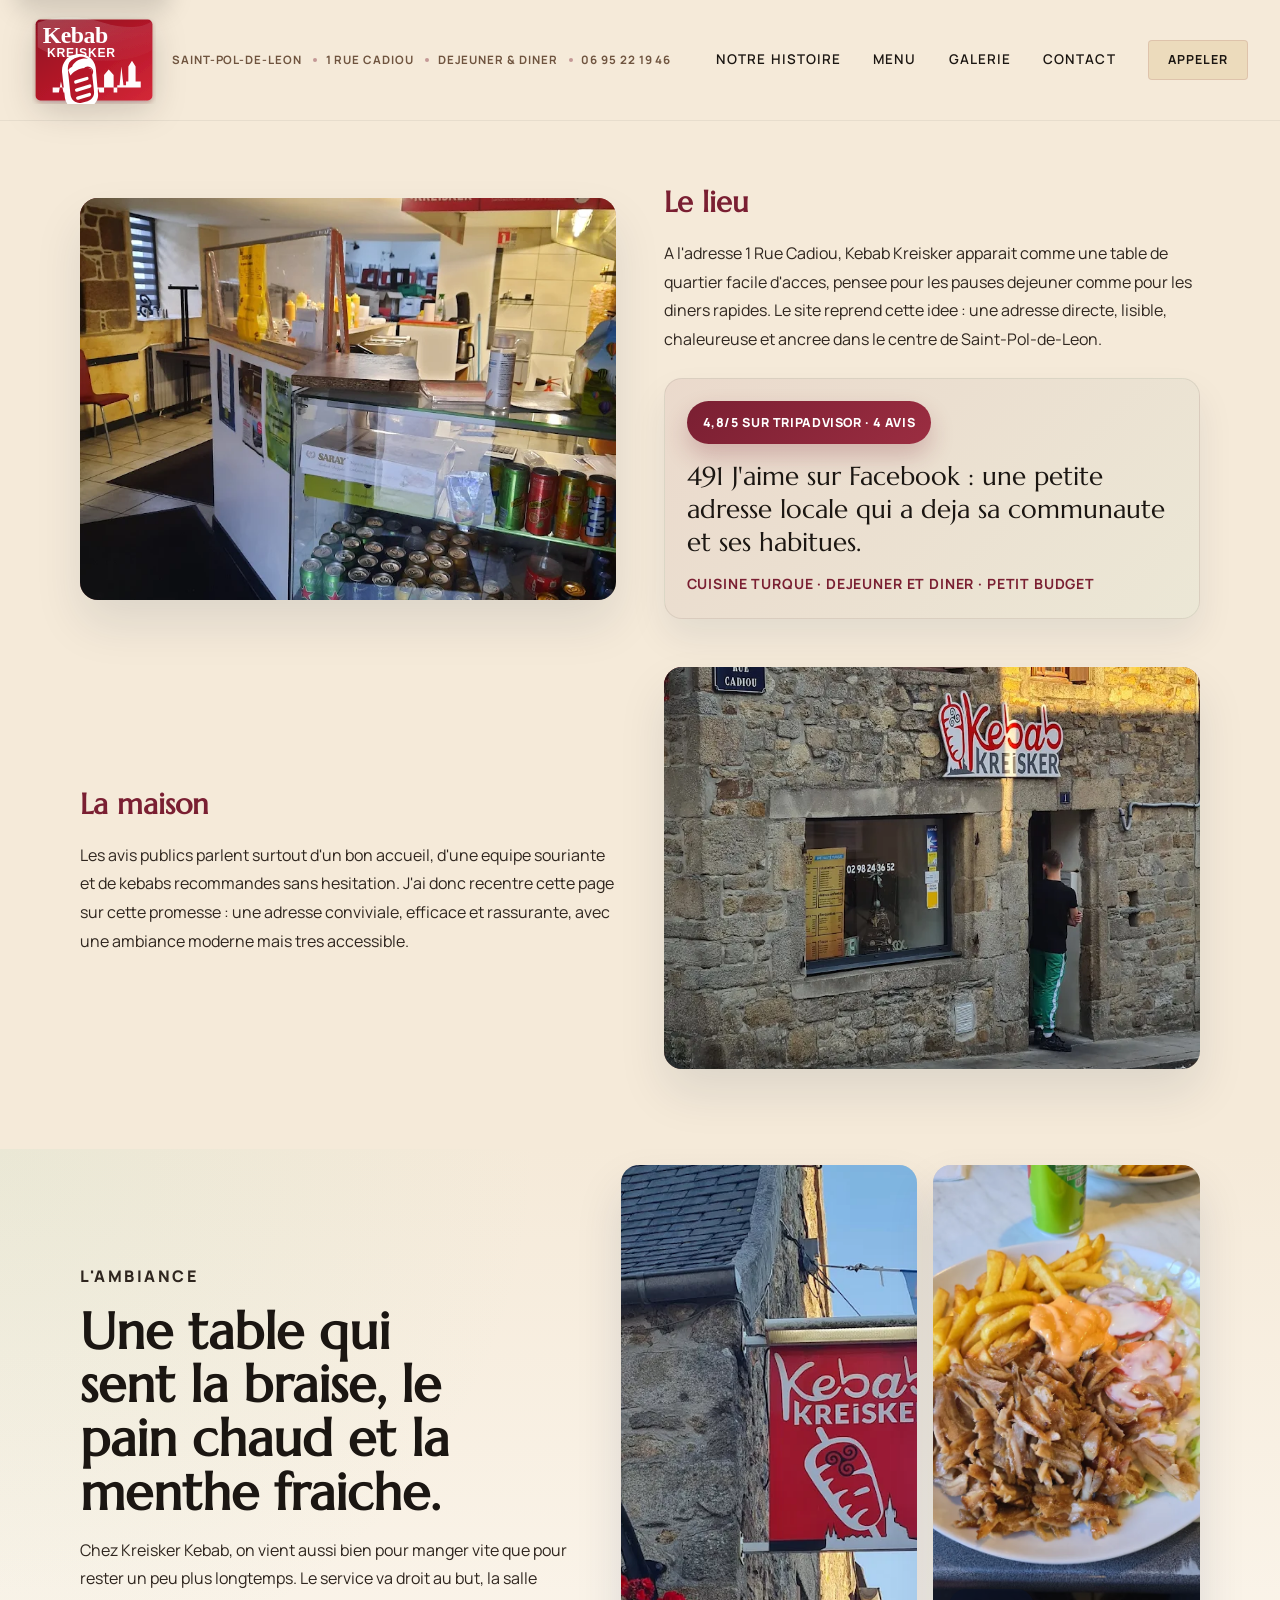
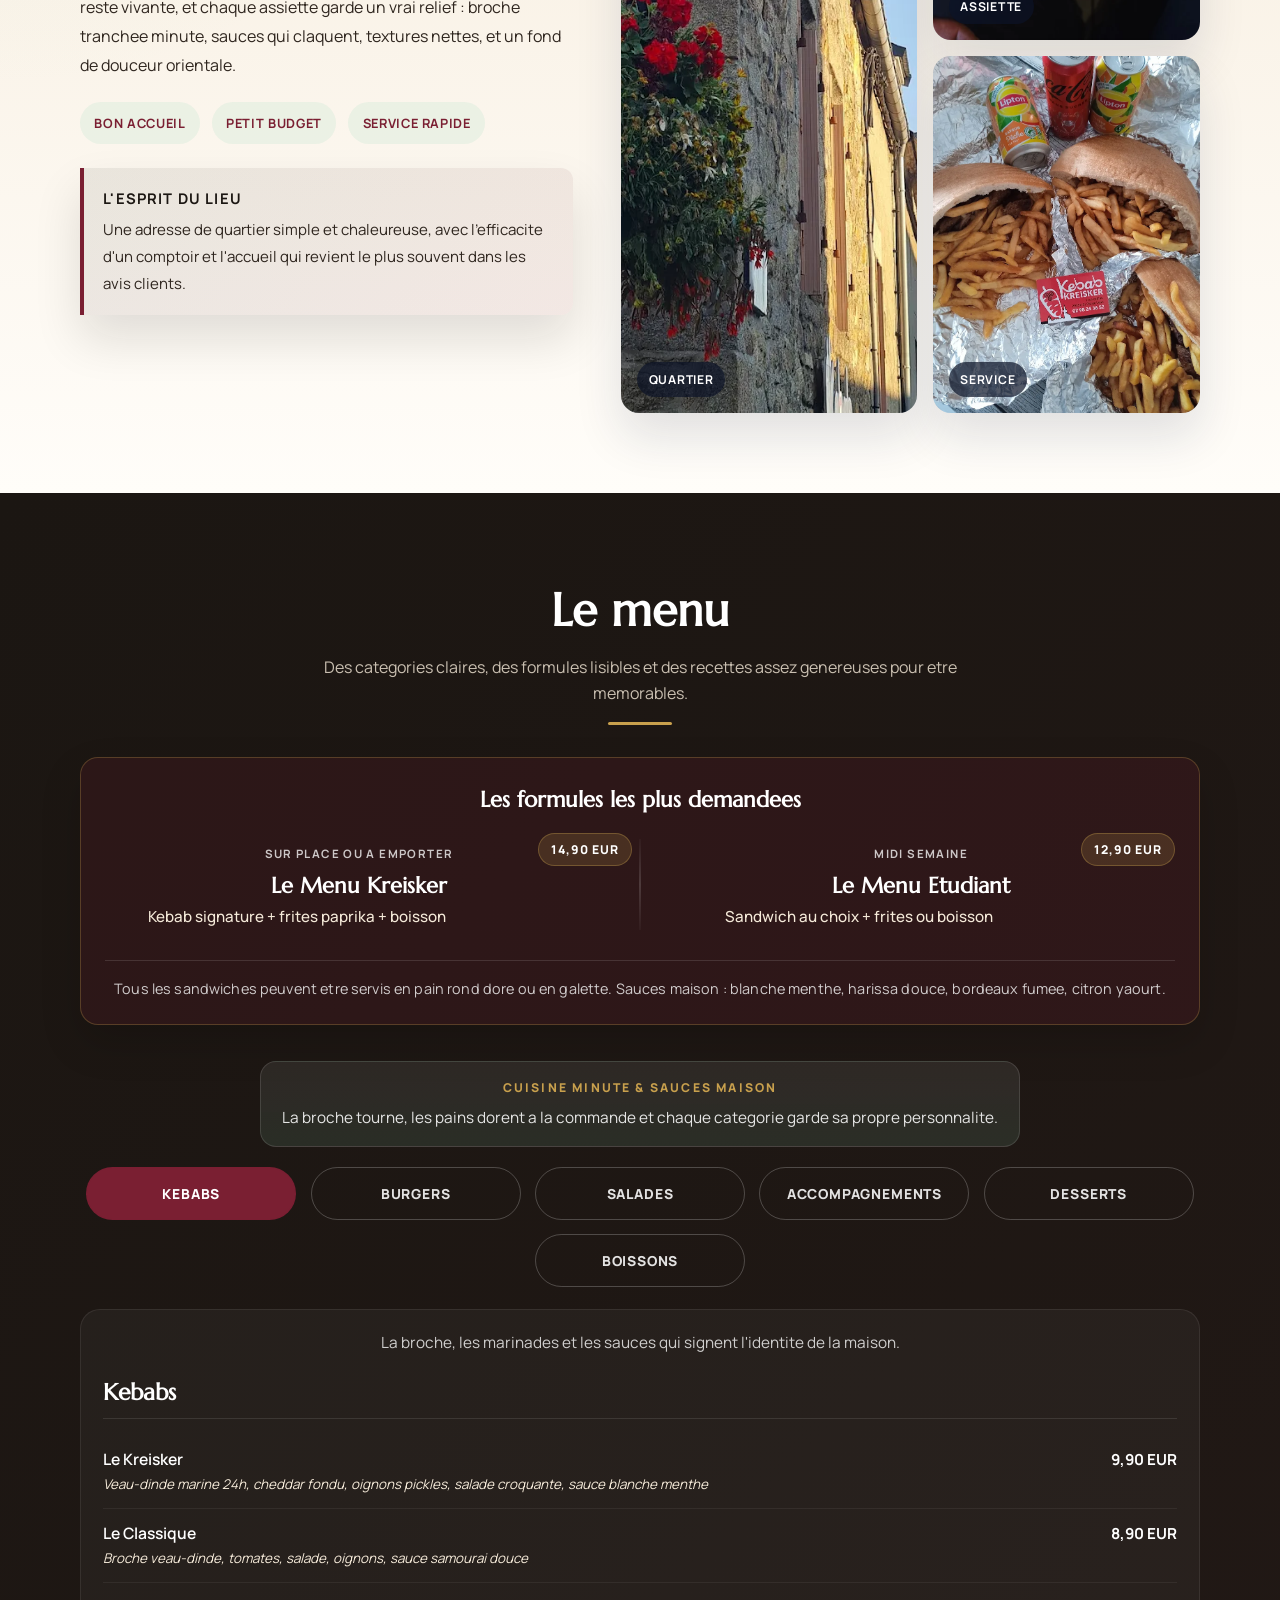
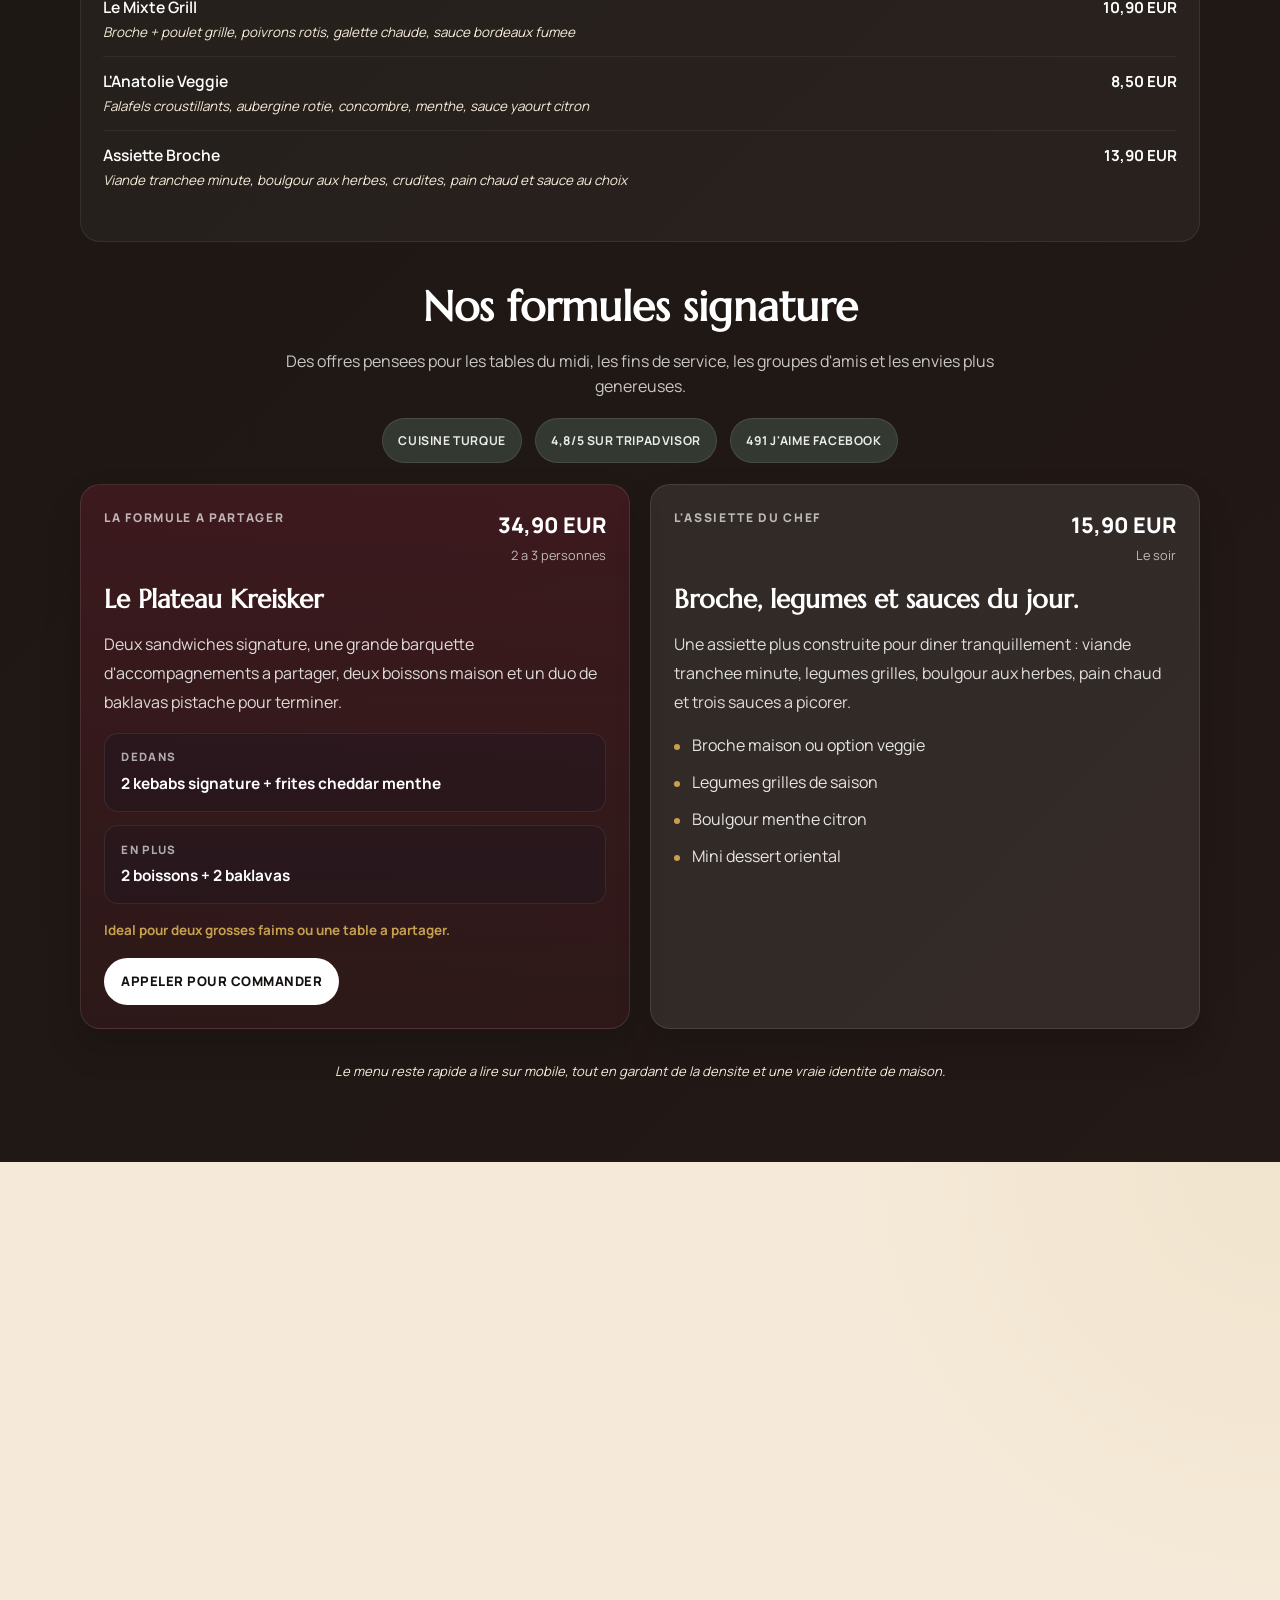
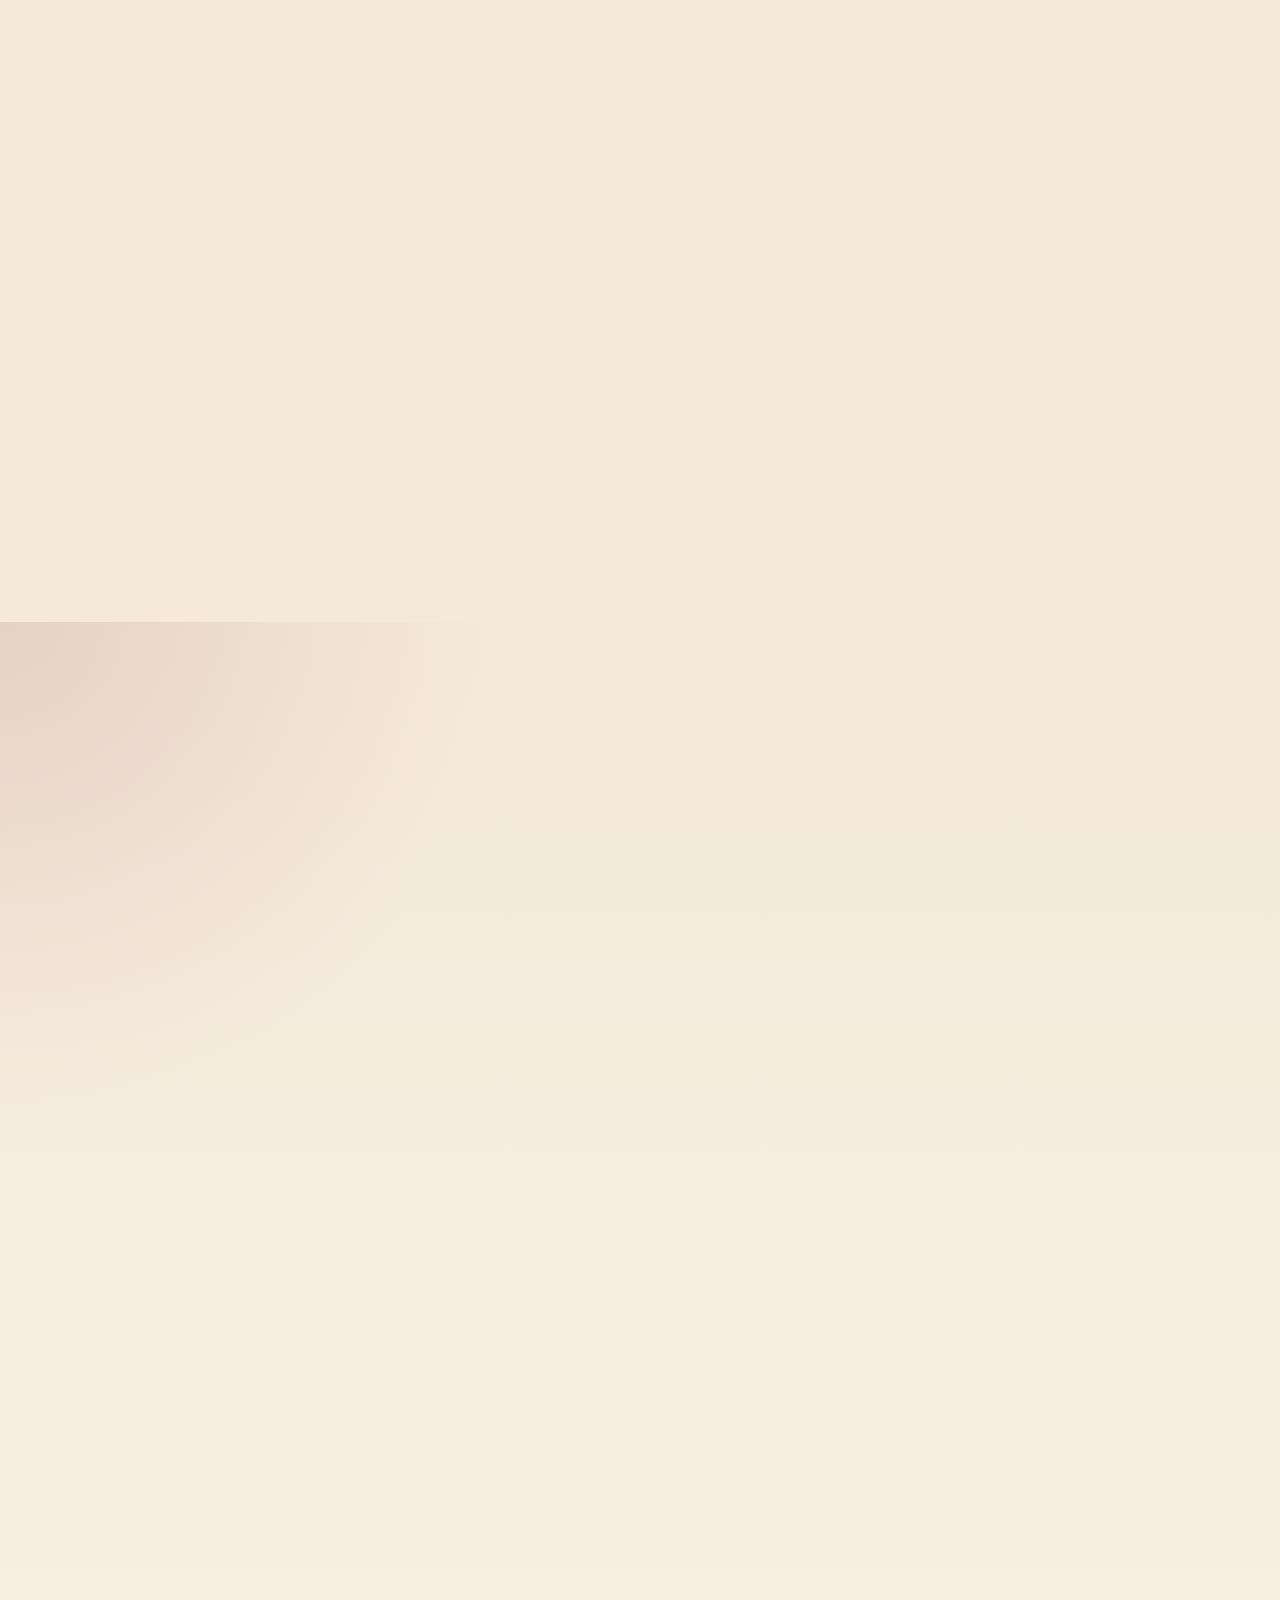
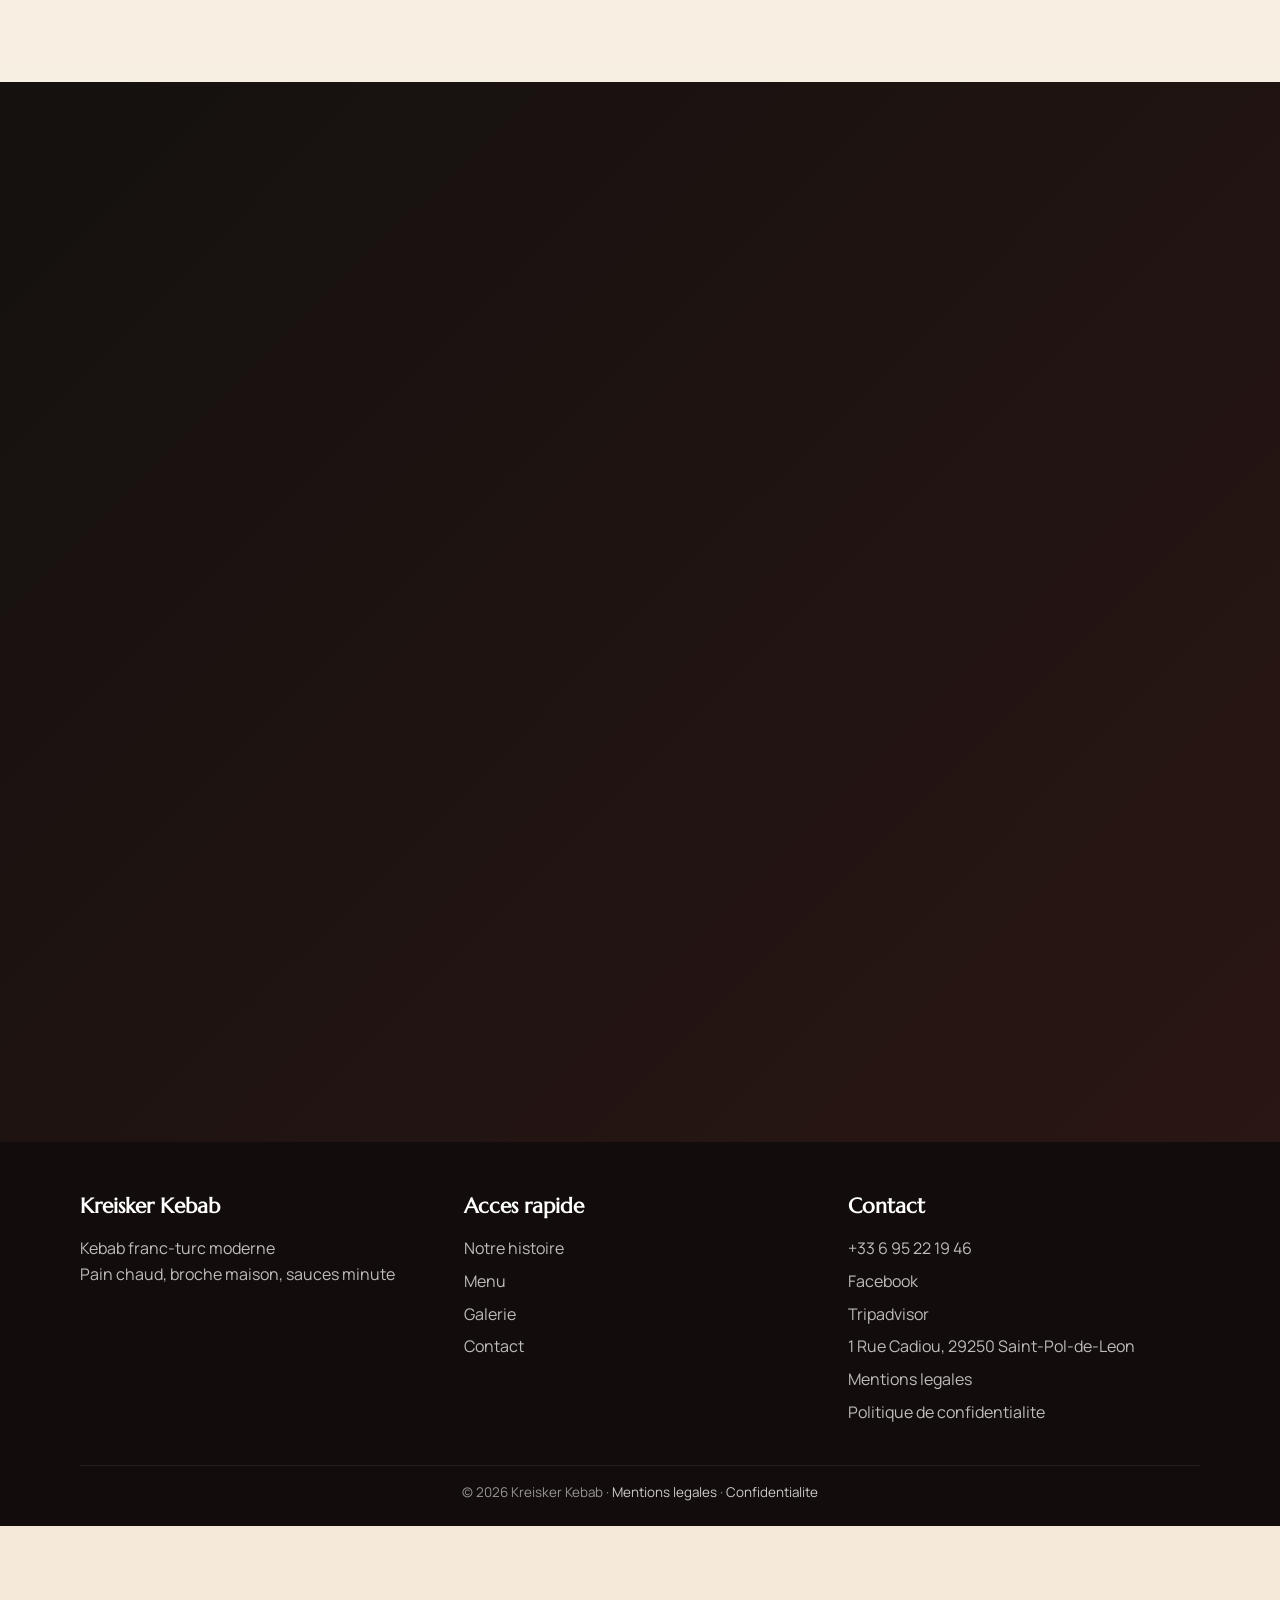
==== commit 33af4206: "Update sign-inspired logo assets" ====
--- a/index.html
+++ b/index.html
@@ -31,7 +31,7 @@
   >
   <meta name="twitter:image" content="https://kreiskerkebab.github.io/restaurant/assets/images/hero-kebab-plateau.webp">
   <meta name="twitter:image:alt" content="Assiette kebab maison avec viande, frites, salade et sauce chez Kreisker Kebab">
-  <link rel="icon" type="image/svg+xml" href="favicon.svg">
+  <link rel="icon" type="image/svg+xml" href="favicon.svg?v=20260325">
   <link rel="apple-touch-icon" href="apple-touch-icon.png">
   <link rel="manifest" href="manifest.json">
   <link rel="llms" href="llms.txt">
@@ -134,11 +134,7 @@
   <header id="header" role="banner">
     <div class="header-brand">
       <a href="#restaurant" class="logo" aria-label="Aller a la section Notre histoire - Kreisker Kebab">
-        <img src="assets/images/logo-kreisker-kebab.svg" alt="Logo Kreisker Kebab" width="512" height="512" fetchpriority="high" decoding="async">
-        <span class="logo-text">
-          <strong>Kreisker Kebab</strong>
-          <em>Restaurant</em>
-        </span>
+        <img src="assets/images/logo-kreisker-kebab.svg?v=20260325" alt="Logo Kreisker Kebab inspire de l'enseigne" width="480" height="340" fetchpriority="high" decoding="async">
       </a>
       <div class="header-meta" aria-label="Informations du restaurant">
         <span>Saint-Pol-de-Leon</span>
--- a/assets/css/styles.css
+++ b/assets/css/styles.css
@@ -147,11 +147,10 @@
 }
 
 .logo img {
-  width: 64px;
-  height: 64px;
-  border-radius: 50%;
-  background: #fff;
-  box-shadow: 0 8px 24px rgba(0, 0, 0, 0.18);
+  display: block;
+  width: 124px;
+  height: auto;
+  filter: drop-shadow(0 8px 16px rgba(20, 17, 15, 0.18));
 }
 
 .logo picture {
@@ -1036,19 +1035,17 @@
   font-weight: 800;
   letter-spacing: 0.06em;
   text-transform: uppercase;
-  transition: background 0.25s ease, color 0.25s ease, border-color 0.25s ease, transform 0.25s ease, box-shadow 0.25s ease;
+  transition: background 0.25s ease, color 0.25s ease, border-color 0.25s ease;
 }
 
 .menu-tab:hover {
-  transform: translateY(-1px);
   border-color: rgba(255, 255, 255, 0.38);
 }
 
 .menu-tab.is-active {
   background: var(--rose-signature);
   color: #fff;
-  border-color: transparent;
-  box-shadow: 0 16px 28px rgba(239, 46, 171, 0.24);
+  border-color: rgba(122, 31, 50, 0.92);
 }
 
 .menu-panels {
@@ -1685,27 +1682,32 @@
 }
 
 .contact-icon {
-  width: 48px;
-  height: 48px;
-  background: rgba(255, 255, 255, 0.1);
+  width: 52px;
+  height: 52px;
+  background: linear-gradient(135deg, #e3c47a, #c8a04d);
+  border: 1px solid rgba(20, 17, 15, 0.18);
   border-radius: 50%;
   display: flex;
   align-items: center;
   justify-content: center;
   flex-shrink: 0;
-  transition: background 0.3s;
+  box-shadow: 0 12px 24px rgba(20, 17, 15, 0.16);
+  transition: transform 0.3s ease, box-shadow 0.3s ease, filter 0.3s ease;
 }
 
 .contact-item:hover .contact-icon {
-  background: rgba(255, 255, 255, 0.18);
+  transform: translateY(-1px);
+  filter: brightness(1.03);
+  box-shadow: 0 16px 28px rgba(20, 17, 15, 0.2);
 }
 
 .contact-icon svg {
-  width: 22px;
-  height: 22px;
-  stroke: var(--or-chaud);
+  width: 24px;
+  height: 24px;
+  stroke: var(--bleu-profond);
+  color: var(--bleu-profond);
   fill: none;
-  stroke-width: 2;
+  stroke-width: 2.2;
 }
 
 .social-call svg {
@@ -1822,11 +1824,33 @@
   color: #fff;
 }
 
+.contact-info-actions .btn-primary,
+.contact-panel-actions .btn-primary,
+.contact-info-actions .btn-secondary,
+.contact-panel-actions .btn-secondary {
+  box-shadow: none;
+  transform: none;
+}
+
+.contact-info-actions .btn-primary,
+.contact-panel-actions .btn-primary {
+  border: 1.5px solid rgba(122, 31, 50, 0.92);
+}
+
 .contact-info-actions .btn-secondary.dark-outline,
 .contact-panel-actions .btn-secondary.dark-outline {
   color: rgba(245, 234, 217, 0.98);
-  border-color: rgba(245, 234, 217, 0.46);
+  border: 1.5px solid rgba(245, 234, 217, 0.46);
   background: rgba(255, 255, 255, 0.04);
+}
+
+.contact-info-actions .btn-primary:hover,
+.contact-info-actions .btn-primary:focus-visible,
+.contact-panel-actions .btn-primary:hover,
+.contact-panel-actions .btn-primary:focus-visible {
+  background: var(--rose-hover);
+  box-shadow: none;
+  transform: none;
 }
 
 .contact-info-actions .btn-secondary.dark-outline:hover,
@@ -1836,6 +1860,8 @@
   color: #fff;
   background: rgba(245, 234, 217, 0.12);
   border-color: rgba(245, 234, 217, 0.58);
+  box-shadow: none;
+  transform: none;
 }
 
 .contact-actions-inline > a,
@@ -2203,8 +2229,8 @@
   }
 
   .logo img {
-    width: 58px;
-    height: 58px;
+    width: 114px;
+    height: auto;
   }
 
   .resto-grid,
@@ -2612,8 +2638,8 @@
   #carte .menu-tab.is-active {
     background: var(--mobile-rose);
     color: #fff;
-    border-color: transparent;
-    box-shadow: 0 10px 18px rgba(180, 35, 107, 0.18);
+    border-color: rgba(180, 35, 107, 0.92);
+    box-shadow: none;
   }
 
   #carte .signature-quality-list span,
@@ -3016,7 +3042,7 @@
 }
 
 .menu-tab.is-active {
-  box-shadow: 0 16px 28px rgba(122, 31, 50, 0.28);
+  box-shadow: none;
 }
 
 .formula-price-badge {
@@ -4024,9 +4050,9 @@
   }
 
   .logo img {
-    width: 52px;
-    height: 52px;
-    box-shadow: 0 6px 18px rgba(20, 17, 15, 0.12);
+    width: 102px;
+    height: auto;
+    filter: drop-shadow(0 6px 12px rgba(20, 17, 15, 0.14));
   }
 
   .hamburger {
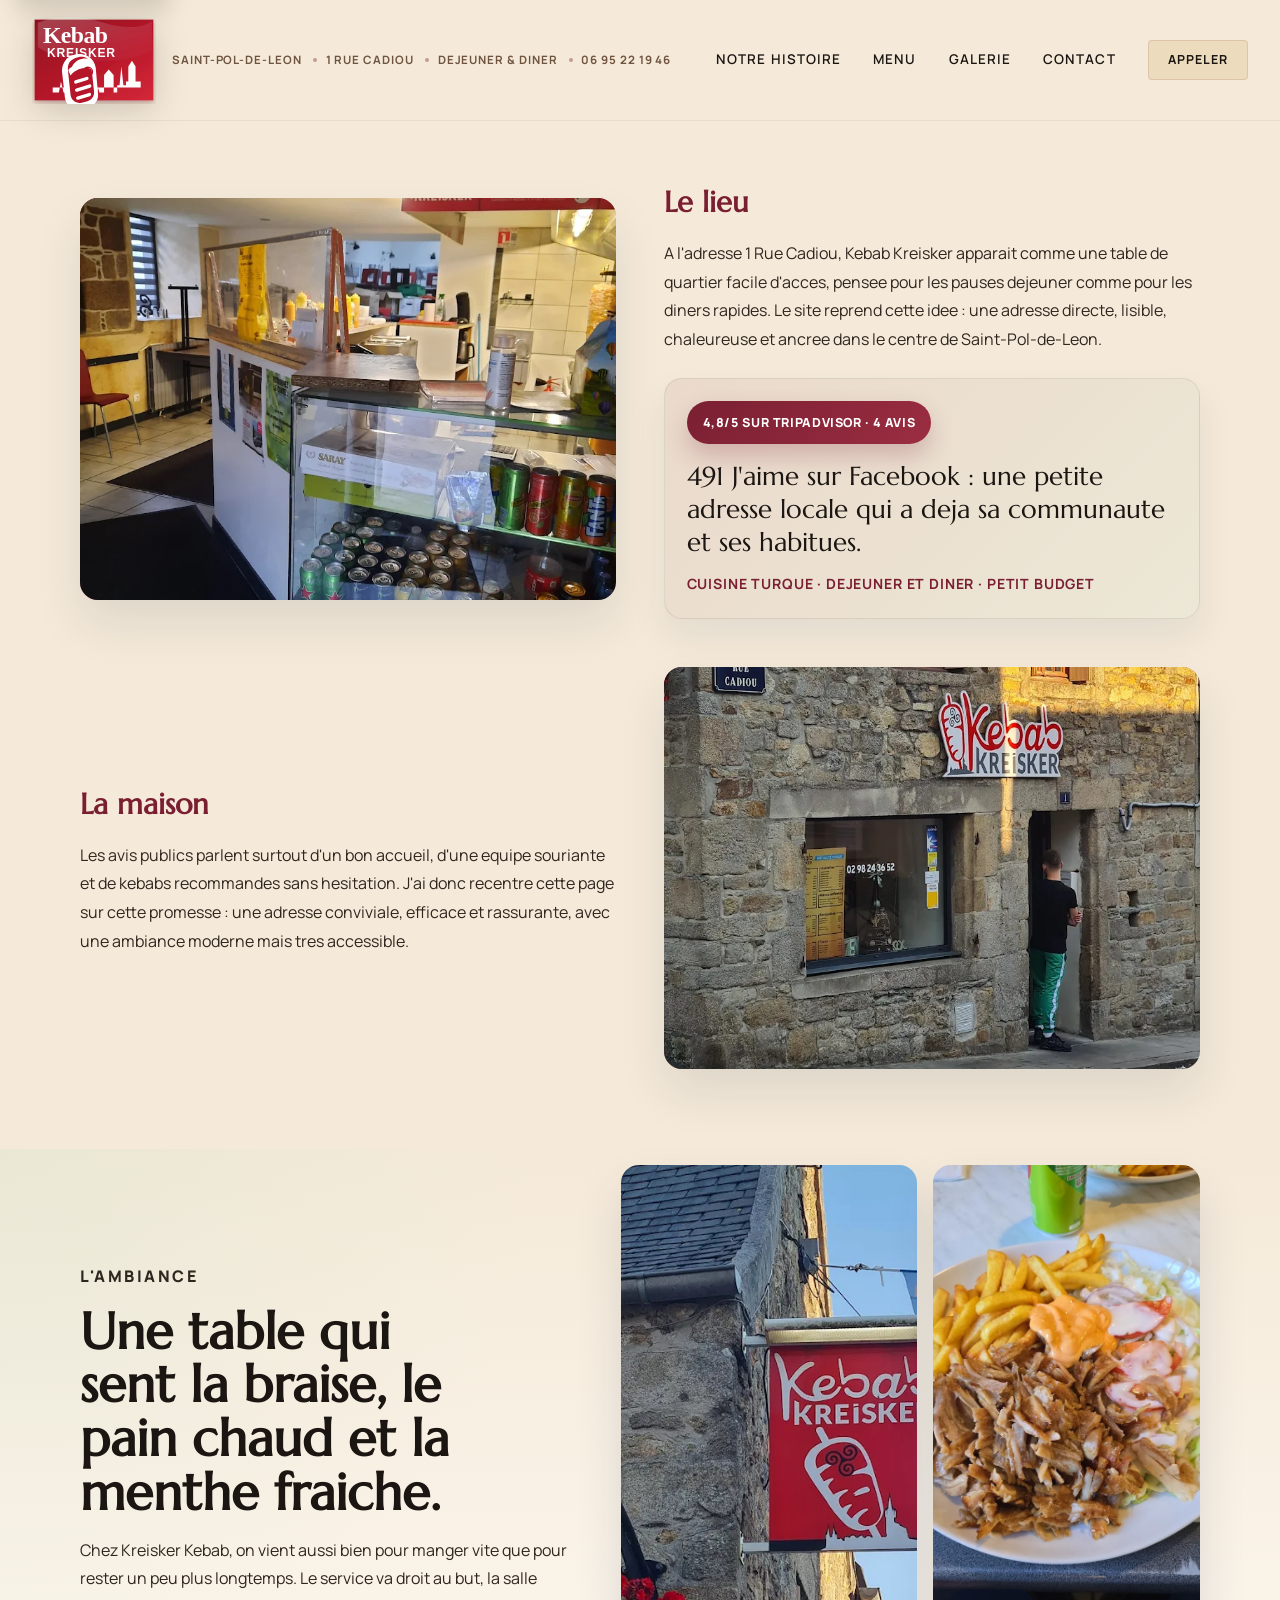
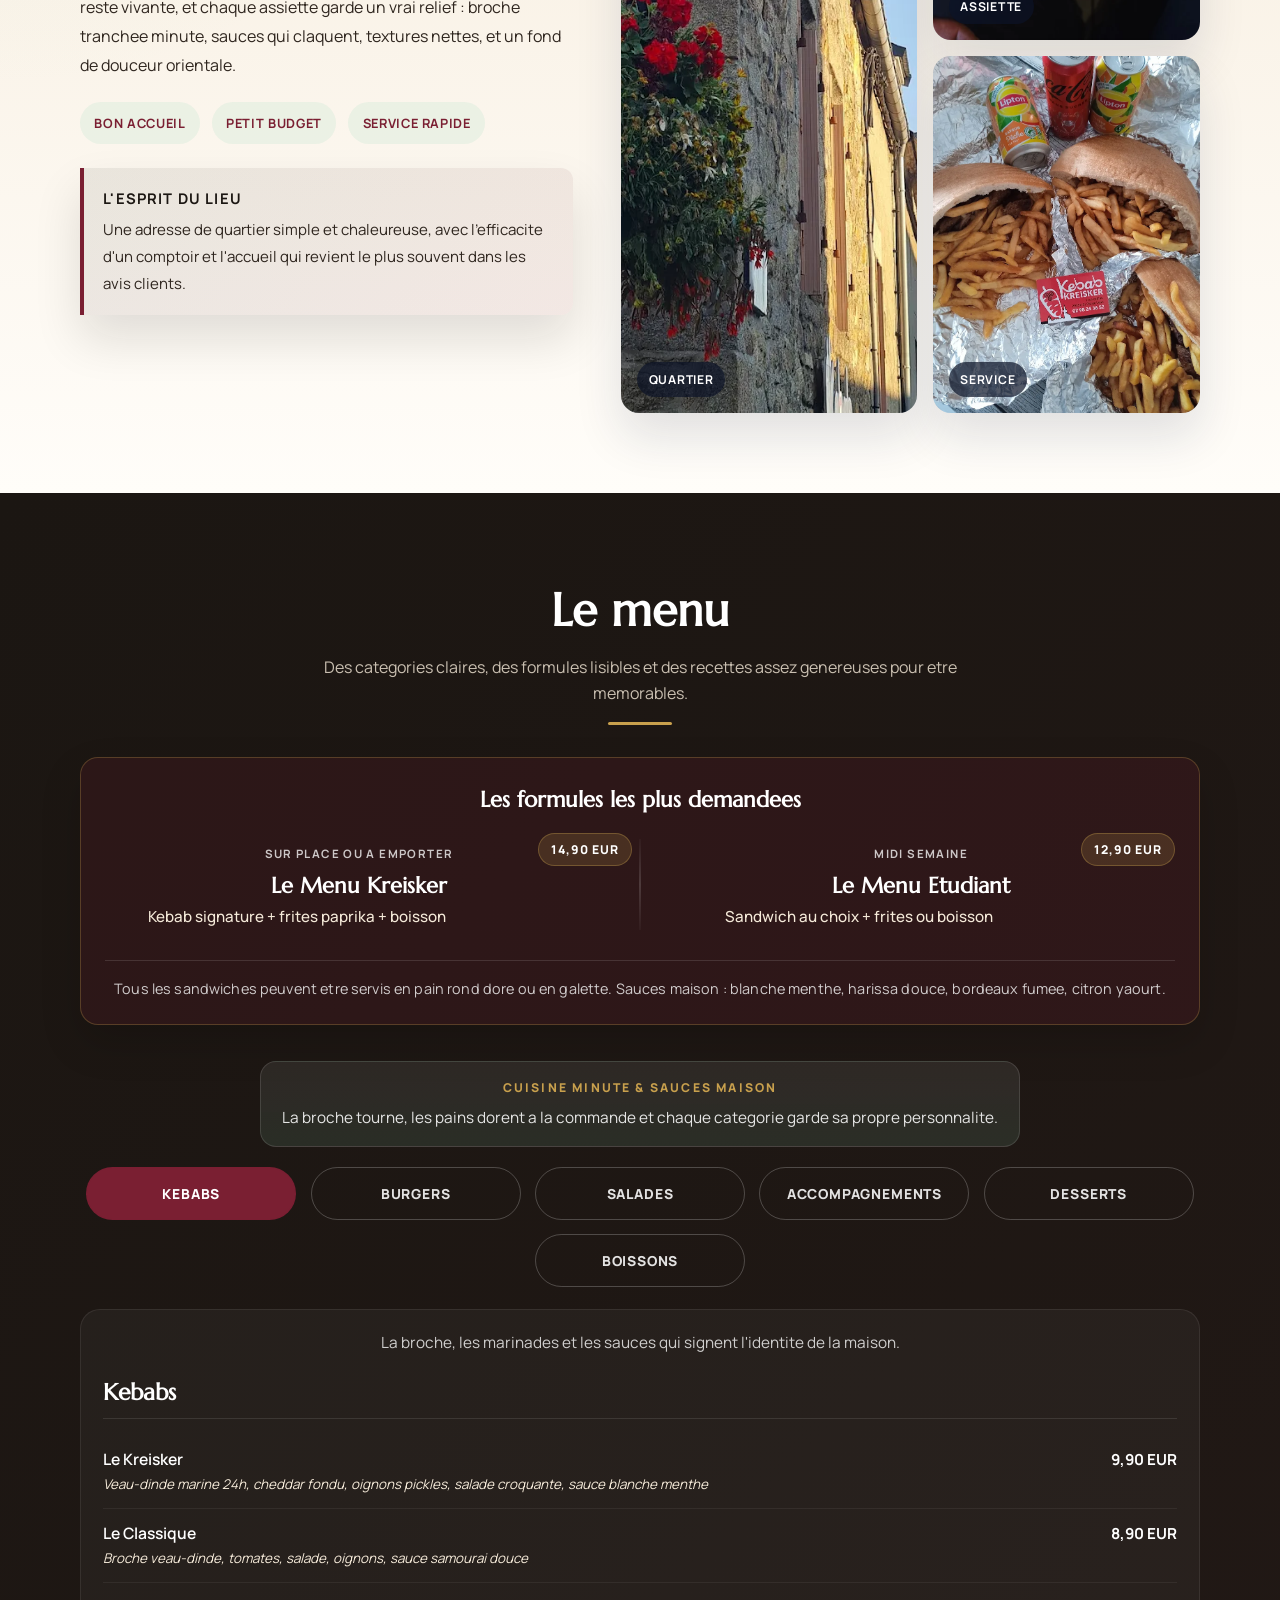
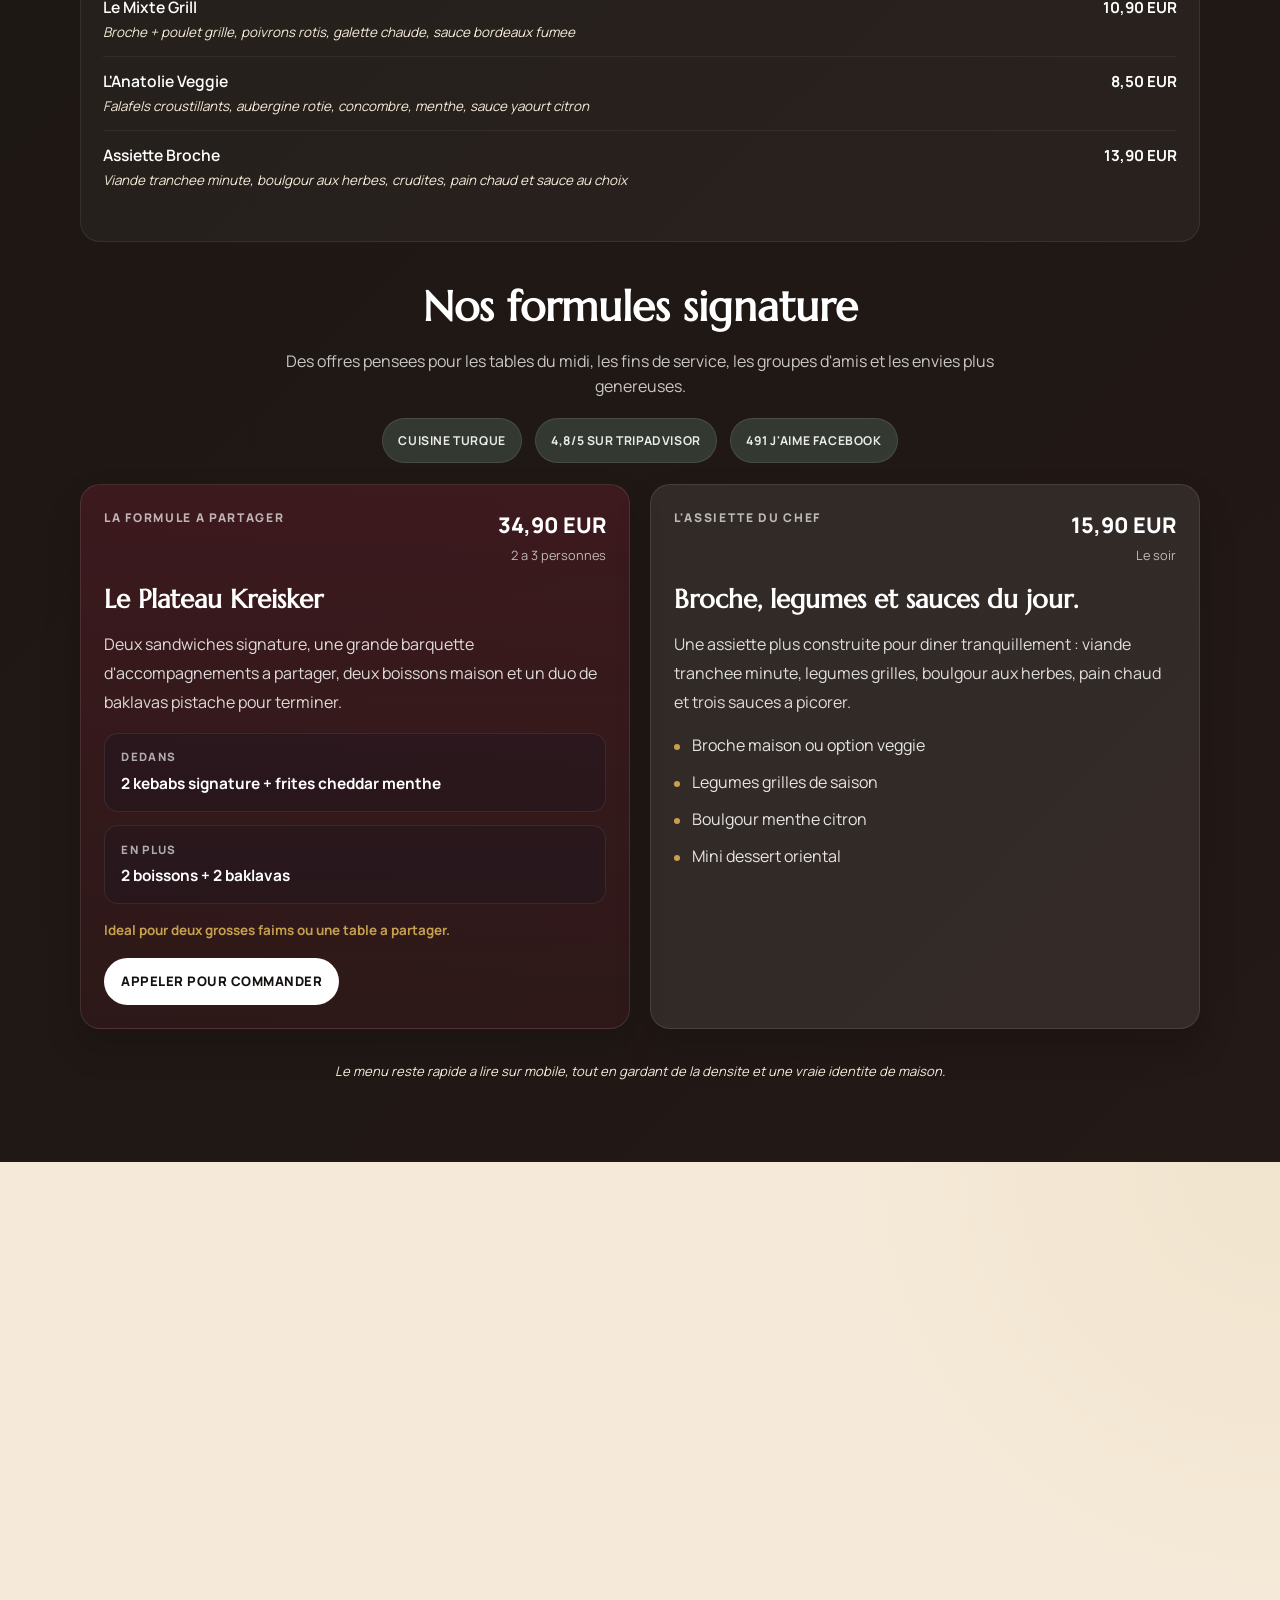
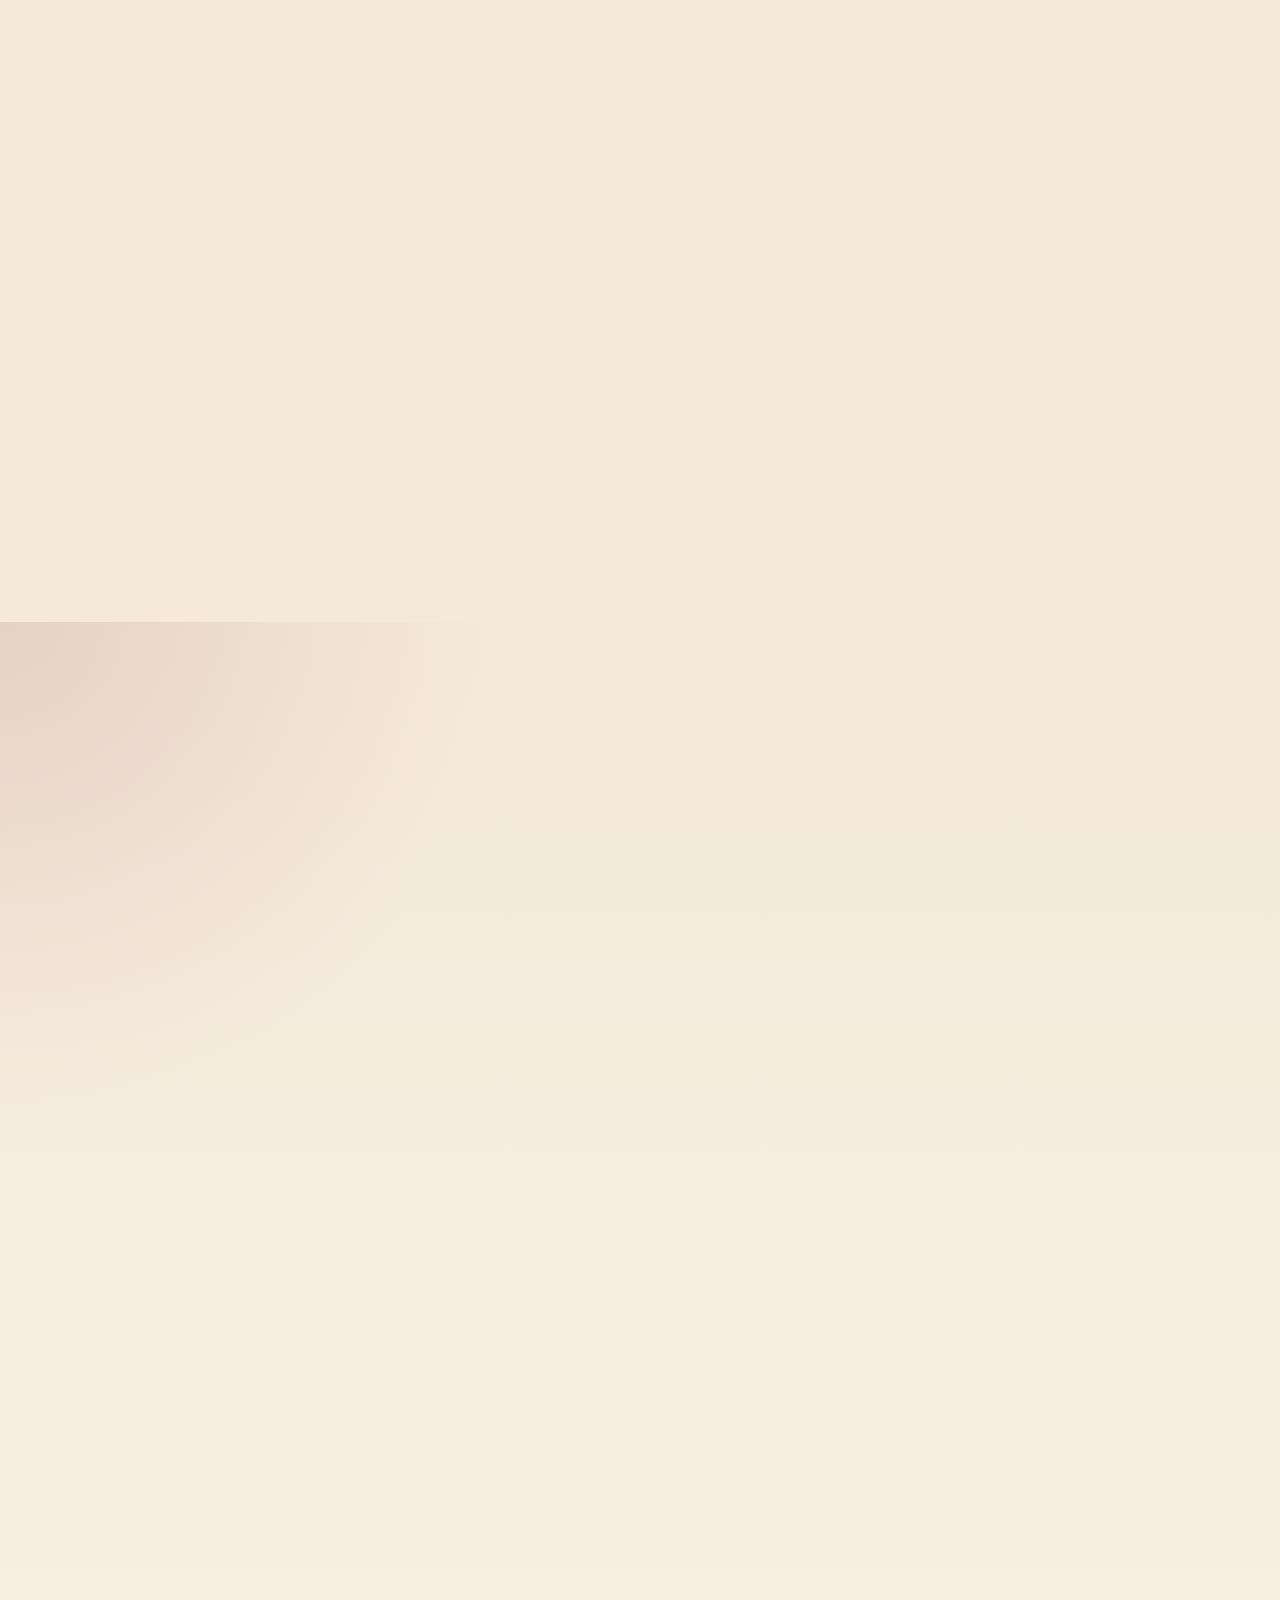
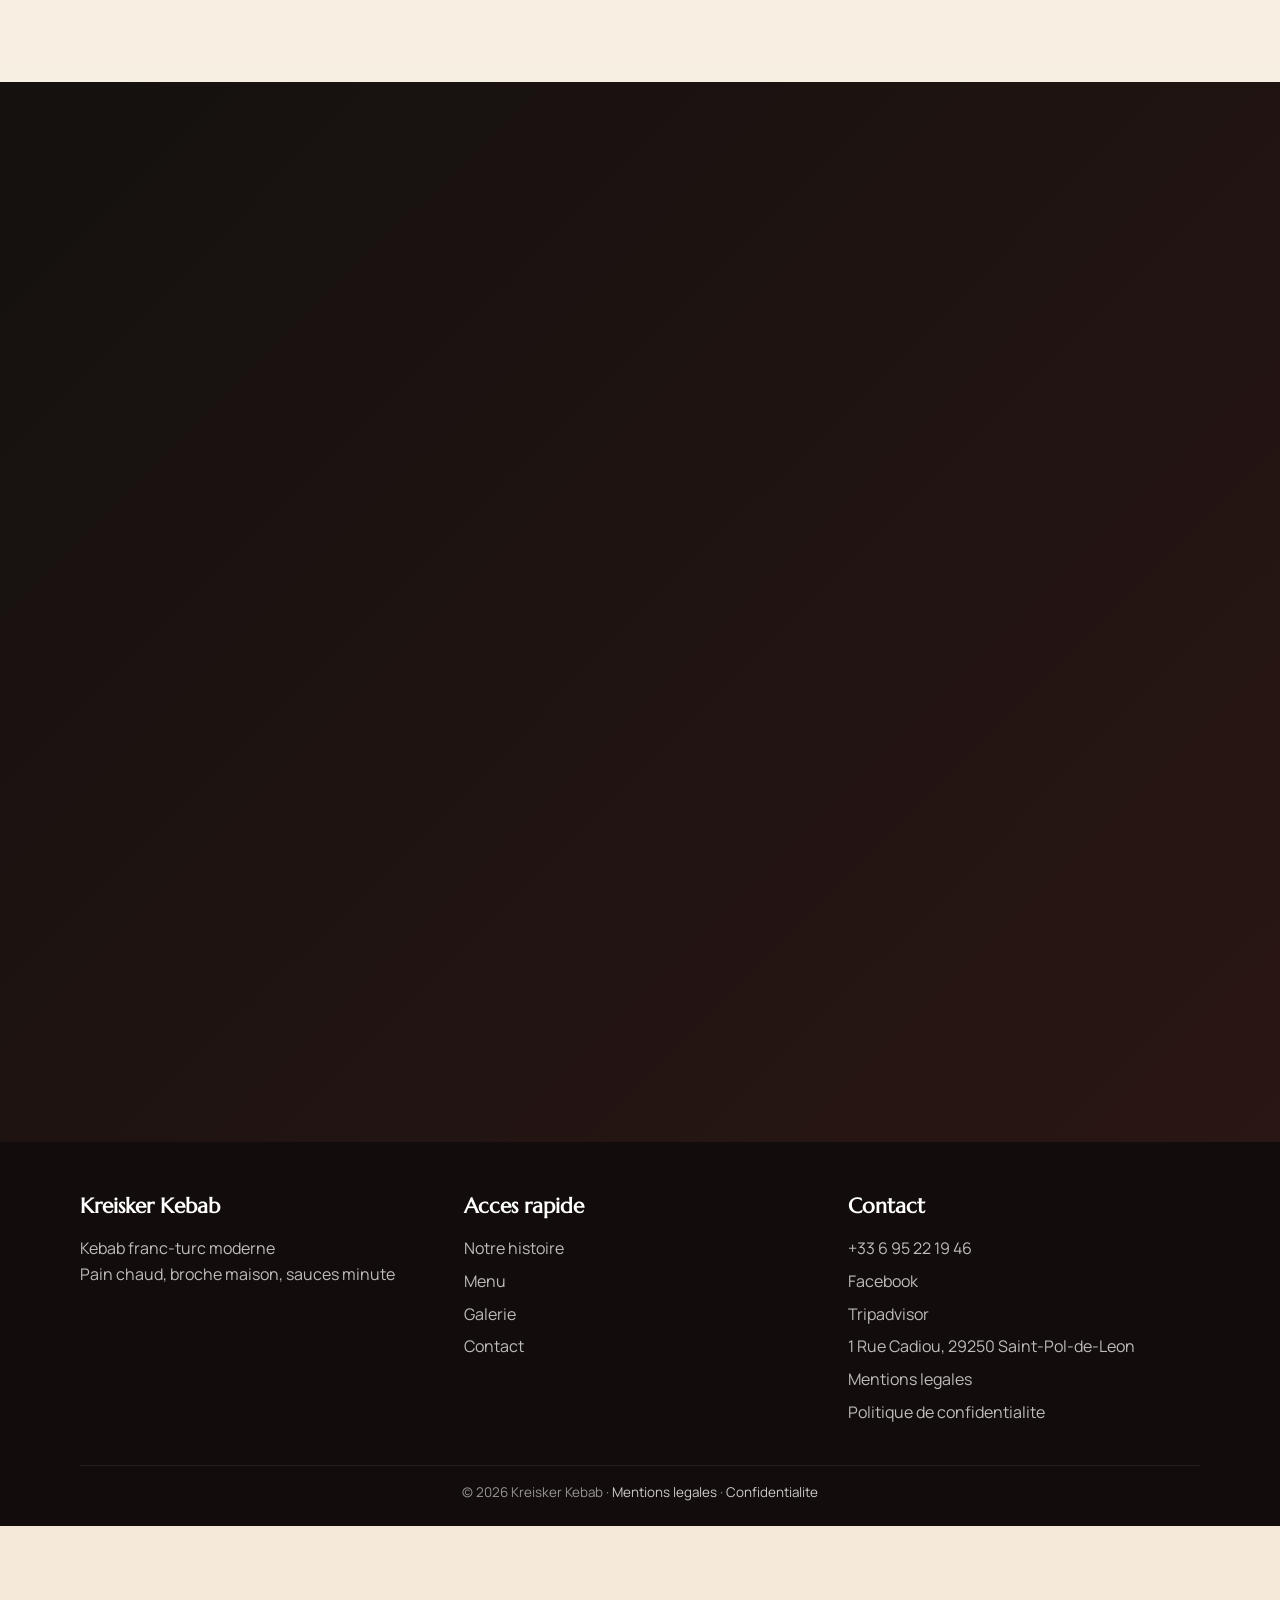
==== commit db673768: "Make header logo fully rectangular" ====
--- a/index.html
+++ b/index.html
@@ -31,7 +31,7 @@
   >
   <meta name="twitter:image" content="https://kreiskerkebab.github.io/restaurant/assets/images/hero-kebab-plateau.webp">
   <meta name="twitter:image:alt" content="Assiette kebab maison avec viande, frites, salade et sauce chez Kreisker Kebab">
-  <link rel="icon" type="image/svg+xml" href="favicon.svg?v=20260325">
+  <link rel="icon" type="image/svg+xml" href="favicon.svg?v=20260325-rect">
   <link rel="apple-touch-icon" href="apple-touch-icon.png">
   <link rel="manifest" href="manifest.json">
   <link rel="llms" href="llms.txt">
@@ -134,7 +134,7 @@
   <header id="header" role="banner">
     <div class="header-brand">
       <a href="#restaurant" class="logo" aria-label="Aller a la section Notre histoire - Kreisker Kebab">
-        <img src="assets/images/logo-kreisker-kebab.svg?v=20260325" alt="Logo Kreisker Kebab inspire de l'enseigne" width="480" height="340" fetchpriority="high" decoding="async">
+        <img src="assets/images/logo-kreisker-kebab.svg?v=20260325-rect" alt="Logo Kreisker Kebab inspire de l'enseigne" width="480" height="340" fetchpriority="high" decoding="async">
       </a>
       <div class="header-meta" aria-label="Informations du restaurant">
         <span>Saint-Pol-de-Leon</span>
--- a/assets/css/styles.css
+++ b/assets/css/styles.css
@@ -150,6 +150,9 @@
   display: block;
   width: 124px;
   height: auto;
+  border-radius: 0;
+  background: transparent;
+  object-fit: contain;
   filter: drop-shadow(0 8px 16px rgba(20, 17, 15, 0.18));
 }
 
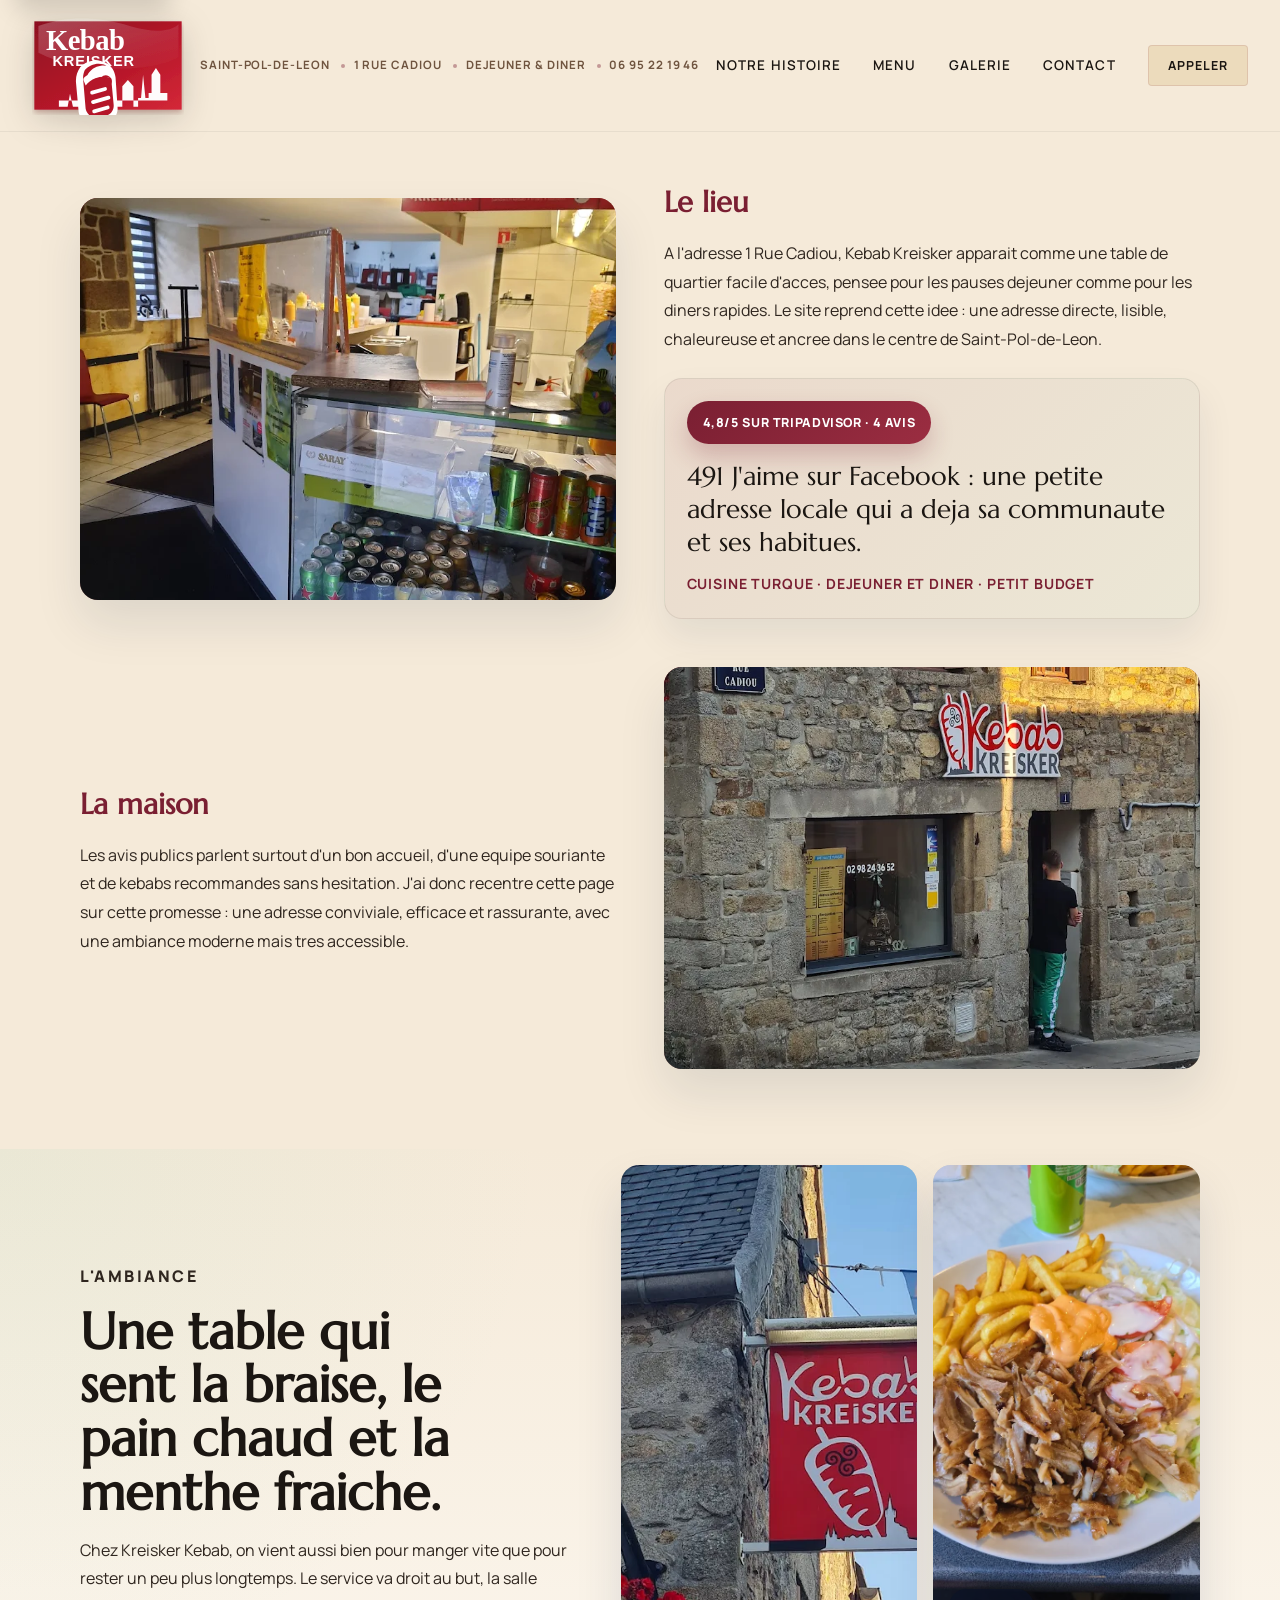
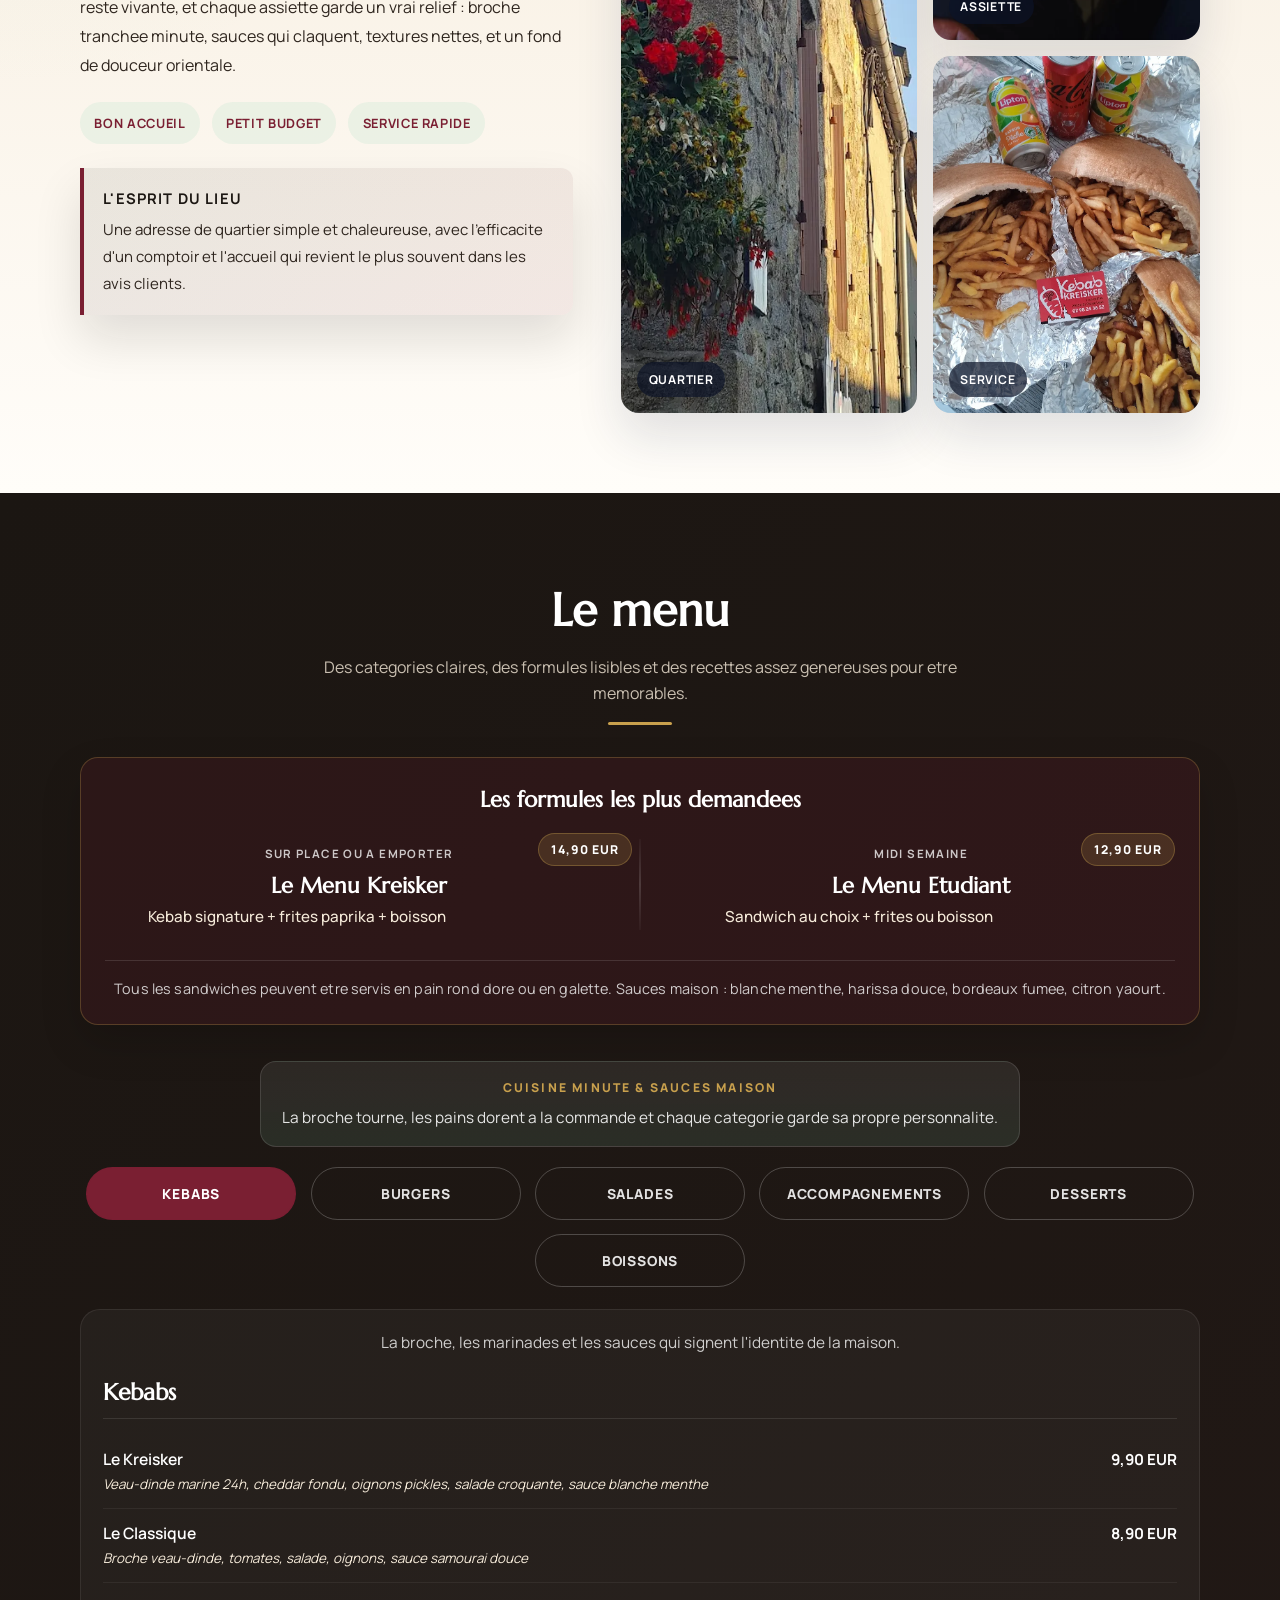
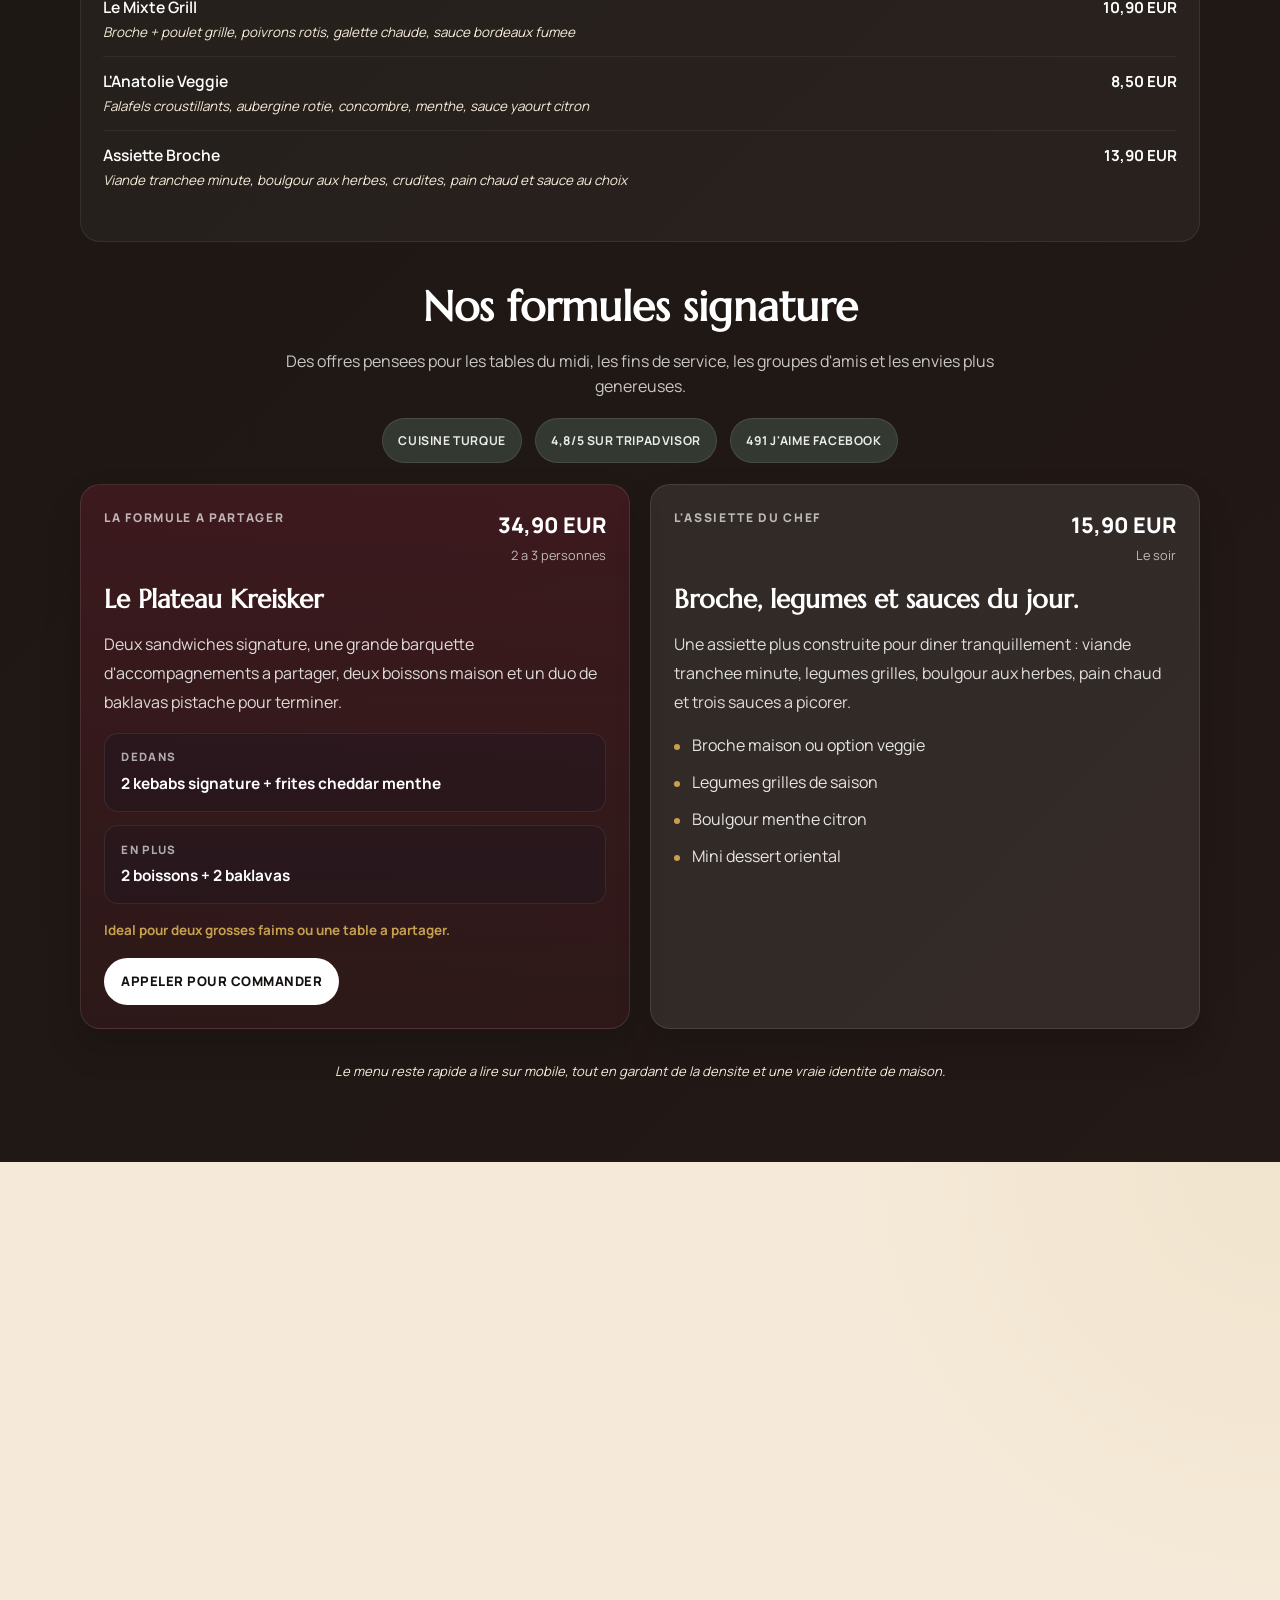
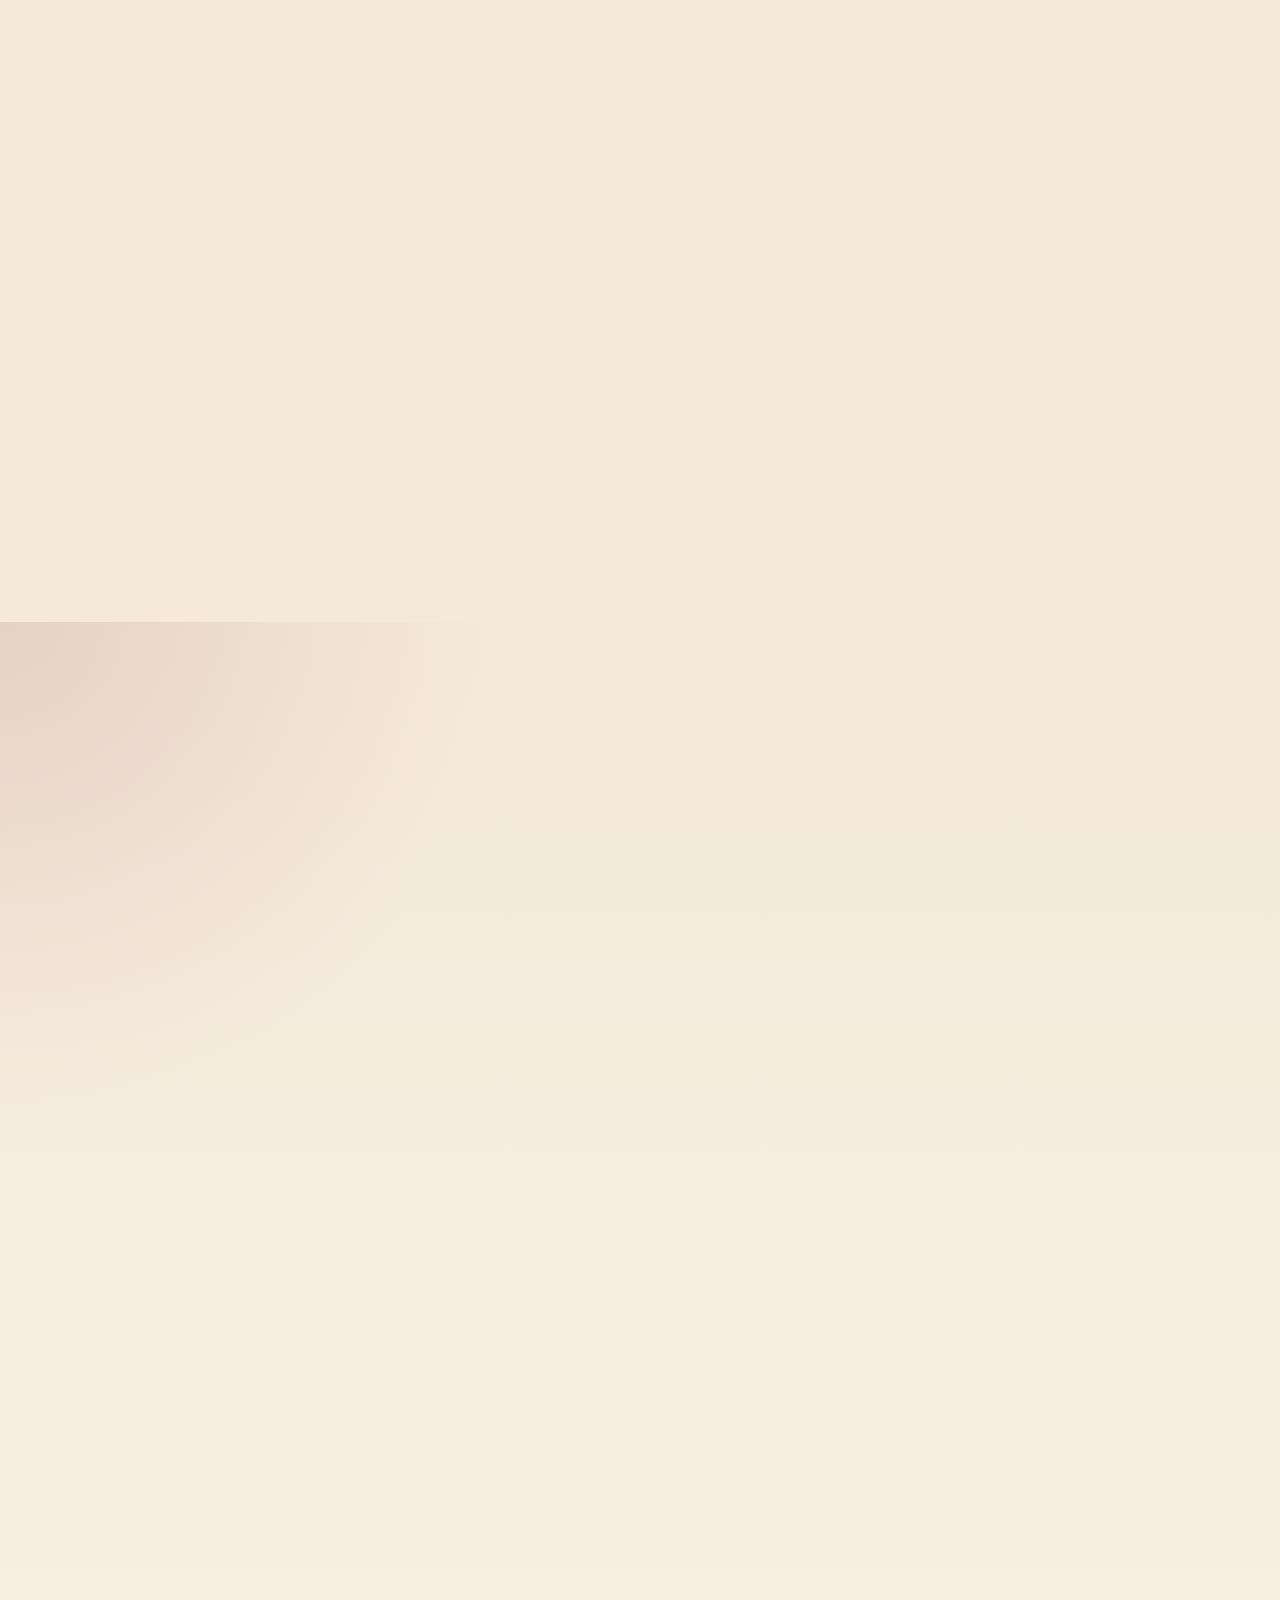
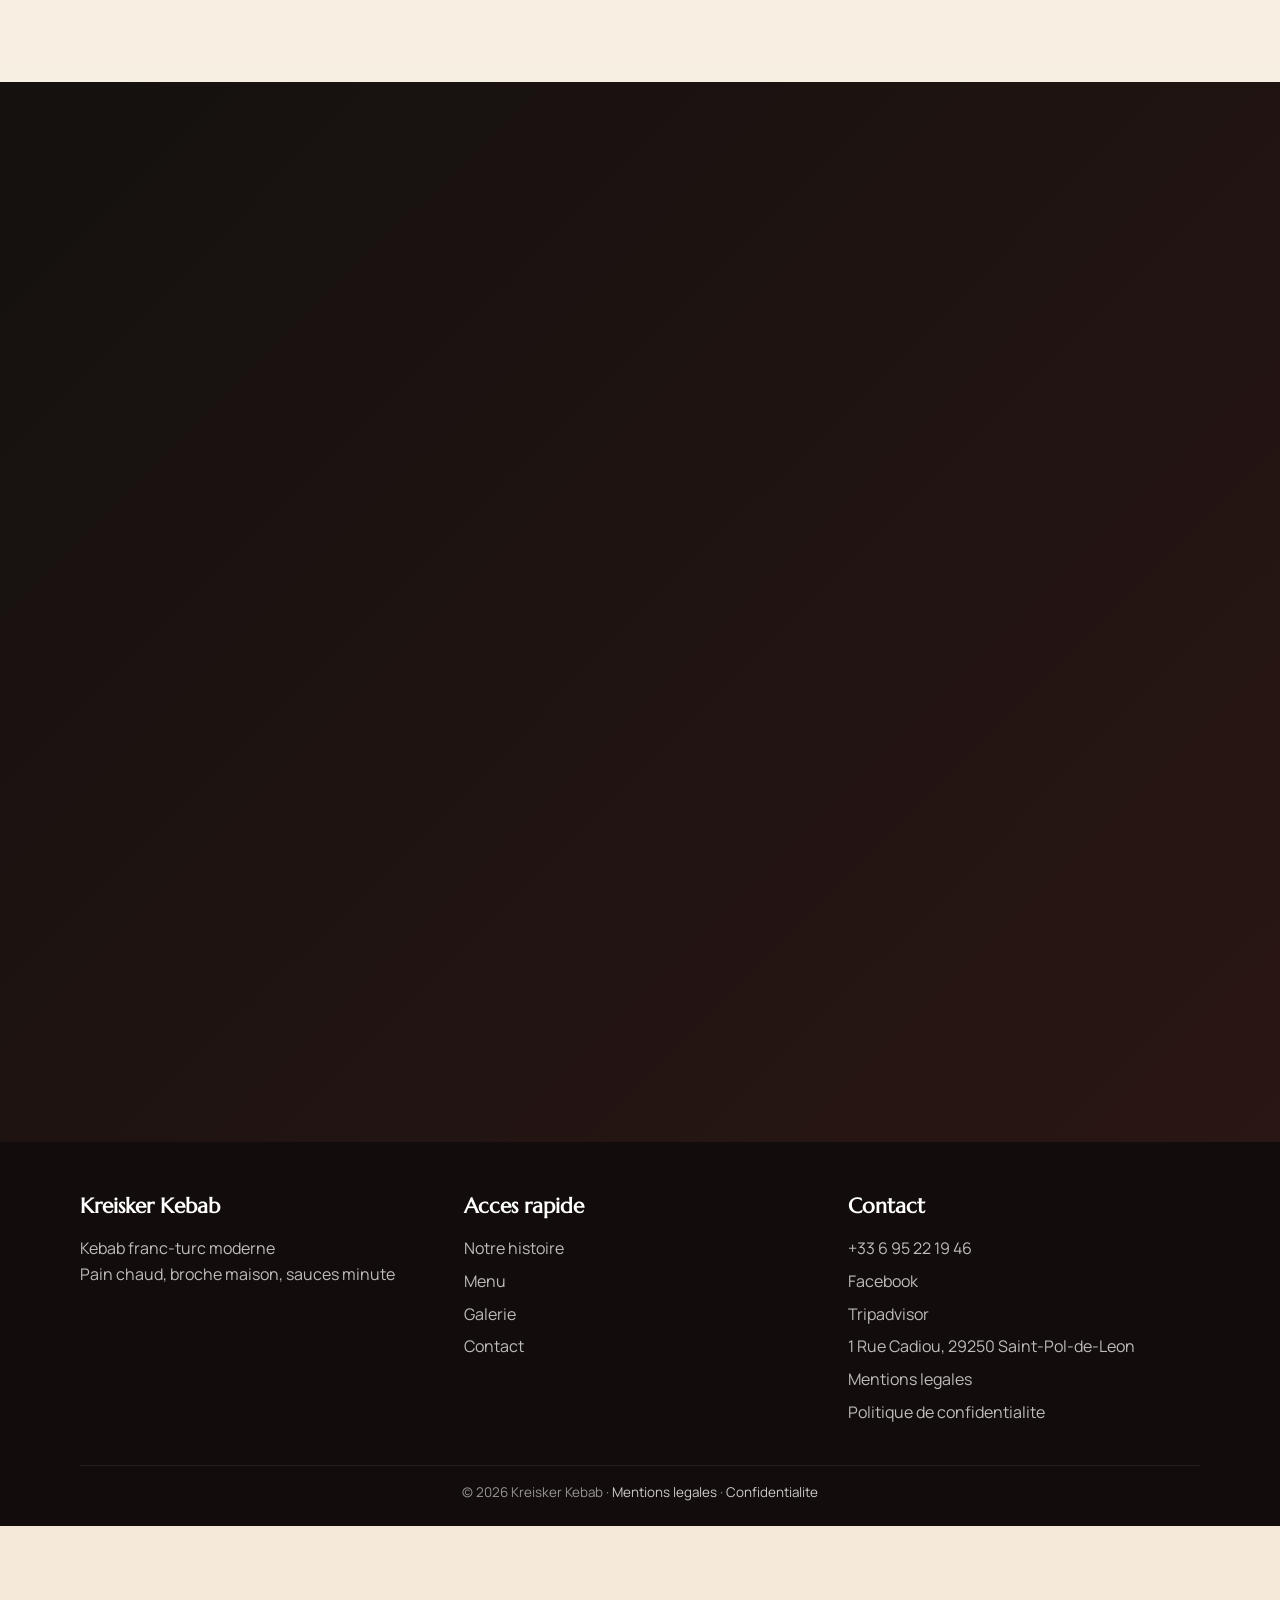
==== commit 1adf4423: "Switch header to explicit rectangular logo asset" ====
--- a/index.html
+++ b/index.html
@@ -134,7 +134,7 @@
   <header id="header" role="banner">
     <div class="header-brand">
       <a href="#restaurant" class="logo" aria-label="Aller a la section Notre histoire - Kreisker Kebab">
-        <img src="assets/images/logo-kreisker-kebab.svg?v=20260325-rect" alt="Logo Kreisker Kebab inspire de l'enseigne" width="480" height="340" fetchpriority="high" decoding="async">
+        <img src="assets/images/logo-kreisker-kebab-header.svg?v=20260325-rect-2" alt="Logo Kreisker Kebab inspire de l'enseigne" width="520" height="340" fetchpriority="high" decoding="async">
       </a>
       <div class="header-meta" aria-label="Informations du restaurant">
         <span>Saint-Pol-de-Leon</span>
--- a/assets/css/styles.css
+++ b/assets/css/styles.css
@@ -137,9 +137,10 @@
 .logo {
   display: inline-flex;
   align-items: center;
-  gap: 0.9rem;
+  gap: 0;
   color: #fff;
   transition: color 0.4s, transform 0.3s;
+  flex-shrink: 0;
 }
 
 .logo:hover {
@@ -148,8 +149,9 @@
 
 .logo img {
   display: block;
-  width: 124px;
+  width: 152px;
   height: auto;
+  aspect-ratio: 26 / 17;
   border-radius: 0;
   background: transparent;
   object-fit: contain;
@@ -2232,7 +2234,7 @@
   }
 
   .logo img {
-    width: 114px;
+    width: 136px;
     height: auto;
   }
 
@@ -4053,7 +4055,7 @@
   }
 
   .logo img {
-    width: 102px;
+    width: 122px;
     height: auto;
     filter: drop-shadow(0 6px 12px rgba(20, 17, 15, 0.14));
   }
